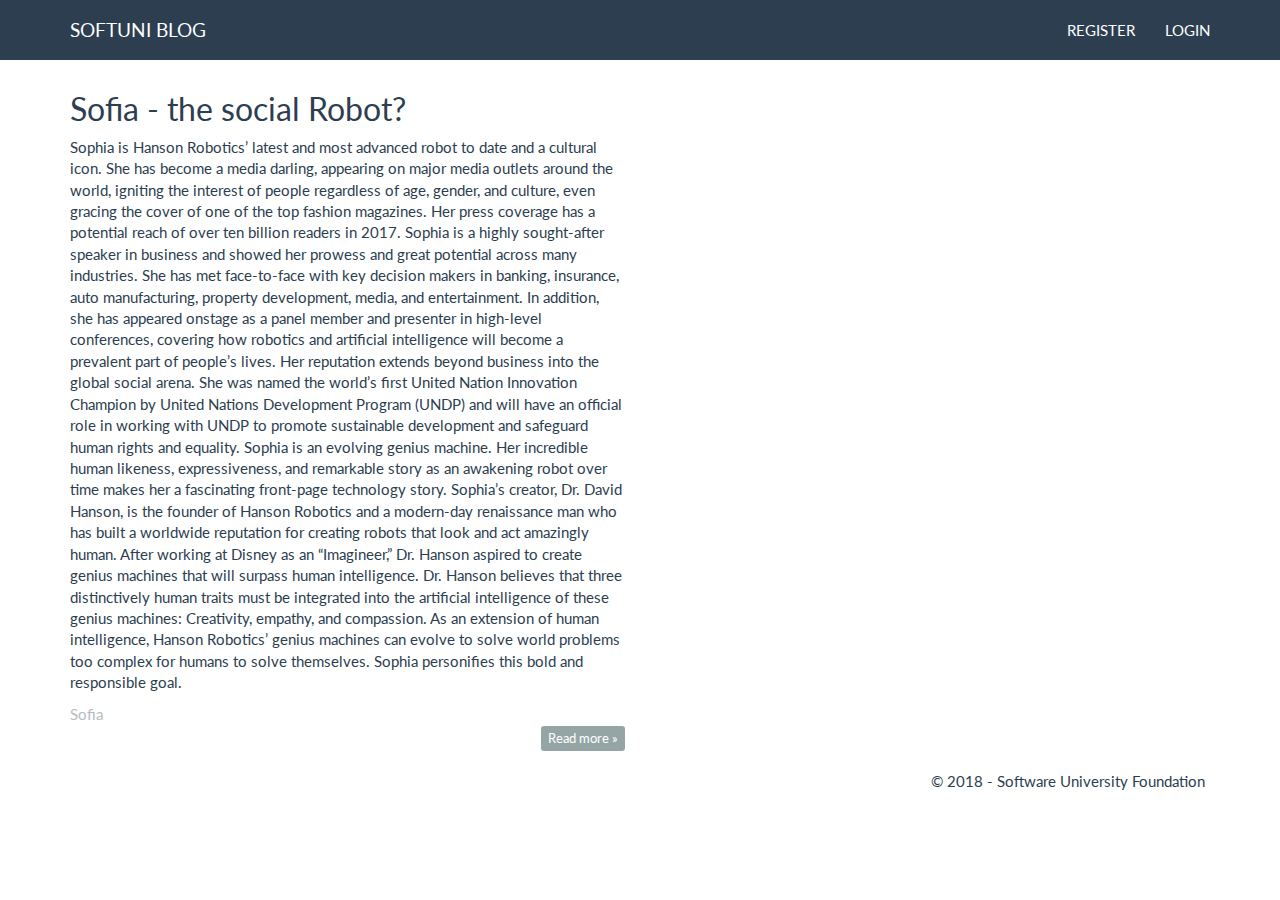
==== index.html @ e7fd777e "Blog design" ====
<!DOCTYPE html>
<html lang="en">
<head>
    <meta charset="UTF-8">
    <title>SoftUni Blog</title>
    <link type="text/css" rel="stylesheet" href="styles/style.css">
    <script src="scripts/jquery-3.3.1.js"></script>
    <script src="scripts/bootstrap.js"></script>
</head>
<body>
    <header>
        <div class="navbar navbar-default navbar-fixed-top text-uppercase">
            <div class="container">
                <div class="navbar-header">
                    <a href="index.html" class="navbar-brand">SoftUni Blog</a>
                    <button type="button" class="navbar-toggle" data-toggle="collapse" data-target=".navbar-collapse">
                    <span class="icon-bar"></span>
                    <span class="icon-bar"></span>
                    <span class="icon-bar"></span>
                    </button>
                </div>
                <div class="navbar-collapse collapse">
                    <ul class="nav navbar-nav navbar-right">
                        <li><a href="register.html">Register</a></li>
                        <li><a href="login.html">Login</a></li>
                    </ul>
                </div>
            </div>
        </div>
    </header>


    <main>
        <div class="container body-content">
            <div class="row">
                <div class="col-md-6">
                    <article>
                        <header>
                            <h2>Sofia - the social Robot?</h2>
                        </header>

                        <p>
                            Sophia is Hanson Robotics’ latest and most advanced robot to date and a cultural icon. She has become a media darling, appearing on major media outlets around the world, igniting the interest of people regardless of age, gender, and culture, even gracing the cover of one of the top fashion magazines.  Her press coverage has a potential reach of over ten billion readers in 2017.

                            Sophia is a highly sought-after speaker in business and showed her prowess and great potential across many industries. She has met face-to-face with key decision makers in banking, insurance, auto manufacturing, property development, media, and entertainment. In addition, she has appeared onstage as a panel member and presenter in high-level conferences, covering how robotics and artificial intelligence will become a prevalent part of people’s lives. Her reputation extends beyond business into the global social arena. She was named the world’s first United Nation Innovation Champion by United Nations Development Program (UNDP) and will have an official role in working with UNDP to promote sustainable development and safeguard human rights and equality.

                            Sophia is an evolving genius machine. Her incredible human likeness, expressiveness, and remarkable story as an awakening robot over time makes her a fascinating front-page technology story.

                            Sophia’s creator, Dr. David Hanson, is the founder of Hanson Robotics and a modern-day renaissance man who has built a worldwide reputation for creating robots that look and act amazingly human. After working at Disney as an “Imagineer,” Dr. Hanson aspired to create genius machines that will surpass human intelligence. Dr. Hanson believes that three distinctively human traits must be integrated into the artificial intelligence of these genius machines: Creativity, empathy, and compassion. As an extension of human intelligence, Hanson Robotics’ genius machines can evolve to solve world problems too complex for humans to solve themselves. Sophia personifies this bold and responsible goal.
                        </p>

                        <small class="author">
                        Sofia
                        </small>

                        <footer>
                            <div class="pull-right">
                                <a class="btn btn-default btn-xs" href="viewpost.html">Read more &raquo;</a>
                            </div>
                        </footer>
                    </article>
                </div>
            </div>
        </div>
    </main>


    <footer>
        <div class="container modal-footer">
            <p>&copy; 2018 - Software University Foundation</p>
        </div>
    </footer>

</body>
</html>
---- styles/style.css ----
@import url("https://fonts.googleapis.com/css?family=Lato:400,700,400italic");
/*!
 * bootswatch v3.3.7
 * Homepage: http://bootswatch.com
 * Copyright 2012-2016 Thomas Park
 * Licensed under MIT
 * Based on Bootstrap
*/
/*!
 * Bootstrap v3.3.7 (http://getbootstrap.com)
 * Copyright 2011-2016 Twitter, Inc.
 * Licensed under MIT (https://github.com/twbs/bootstrap/blob/master/LICENSE)
 */
/*! normalize.css v3.0.3 | MIT License | github.com/necolas/normalize.css */

body {
    padding-top: 70px;
    padding-bottom: 20px;
}

/* Set padding to keep content from hitting the edges */
.body-content {
    padding-left: 15px;
    padding-right: 15px;
}

/* Override the default bootstrap behavior where horizontal description lists 
   will truncate terms that are too long to fit in the left column 
*/
.dl-horizontal dt {
    white-space: normal;
}

/* Set width on the form input elements since they're 100% wide by default */
input,
select,
textarea {
    max-width: 280px;
}


html {
  font-family: sans-serif;
  -ms-text-size-adjust: 100%;
  -webkit-text-size-adjust: 100%;
}
body {
  margin: 0;
}
article,
aside,
details,
figcaption,
figure,
footer,
header,
hgroup,
main,
menu,
nav,
section,
summary {
  display: block;
}
audio,
canvas,
progress,
video {
  display: inline-block;
  vertical-align: baseline;
}
audio:not([controls]) {
  display: none;
  height: 0;
}
[hidden],
template {
  display: none;
}
a {
  background-color: transparent;
}
a:active,
a:hover {
  outline: 0;
}
abbr[title] {
  border-bottom: 1px dotted;
}
b,
strong {
  font-weight: bold;
}
dfn {
  font-style: italic;
}
h1 {
  font-size: 2em;
  margin: 0.67em 0;
}
mark {
  background: #ff0;
  color: #000;
}
small {
  font-size: 80%;
}
sub,
sup {
  font-size: 75%;
  line-height: 0;
  position: relative;
  vertical-align: baseline;
}
sup {
  top: -0.5em;
}
sub {
  bottom: -0.25em;
}
img {
  border: 0;
}
svg:not(:root) {
  overflow: hidden;
}
figure {
  margin: 1em 40px;
}
hr {
  -webkit-box-sizing: content-box;
     -moz-box-sizing: content-box;
          box-sizing: content-box;
  height: 0;
}
pre {
  overflow: auto;
}
code,
kbd,
pre,
samp {
  font-family: monospace, monospace;
  font-size: 1em;
}
button,
input,
optgroup,
select,
textarea {
  color: inherit;
  font: inherit;
  margin: 0;
}
button {
  overflow: visible;
}
button,
select {
  text-transform: none;
}
button,
html input[type="button"],
input[type="reset"],
input[type="submit"] {
  -webkit-appearance: button;
  cursor: pointer;
}
button[disabled],
html input[disabled] {
  cursor: default;
}
button::-moz-focus-inner,
input::-moz-focus-inner {
  border: 0;
  padding: 0;
}
input {
  line-height: normal;
}
input[type="checkbox"],
input[type="radio"] {
  -webkit-box-sizing: border-box;
     -moz-box-sizing: border-box;
          box-sizing: border-box;
  padding: 0;
}
input[type="number"]::-webkit-inner-spin-button,
input[type="number"]::-webkit-outer-spin-button {
  height: auto;
}
input[type="search"] {
  -webkit-appearance: textfield;
  -webkit-box-sizing: content-box;
     -moz-box-sizing: content-box;
          box-sizing: content-box;
}
input[type="search"]::-webkit-search-cancel-button,
input[type="search"]::-webkit-search-decoration {
  -webkit-appearance: none;
}
fieldset {
  border: 1px solid #c0c0c0;
  margin: 0 2px;
  padding: 0.35em 0.625em 0.75em;
}
legend {
  border: 0;
  padding: 0;
}
textarea {
  overflow: auto;
}
optgroup {
  font-weight: bold;
}
table {
  border-collapse: collapse;
  border-spacing: 0;
}
td,
th {
  padding: 0;
}
/*! Source: https://github.com/h5bp/html5-boilerplate/blob/master/src/css/main.css */
@media print {
  *,
  *:before,
  *:after {
    background: transparent !important;
    color: #000 !important;
    -webkit-box-shadow: none !important;
            box-shadow: none !important;
    text-shadow: none !important;
  }
  a,
  a:visited {
    text-decoration: underline;
  }
  a[href]:after {
    content: " (" attr(href) ")";
  }
  abbr[title]:after {
    content: " (" attr(title) ")";
  }
  a[href^="#"]:after,
  a[href^="javascript:"]:after {
    content: "";
  }
  pre,
  blockquote {
    border: 1px solid #999;
    page-break-inside: avoid;
  }
  thead {
    display: table-header-group;
  }
  tr,
  img {
    page-break-inside: avoid;
  }
  img {
    max-width: 100% !important;
  }
  p,
  h2,
  h3 {
    orphans: 3;
    widows: 3;
  }
  h2,
  h3 {
    page-break-after: avoid;
  }
  .navbar {
    display: none;
  }
  .btn > .caret,
  .dropup > .btn > .caret {
    border-top-color: #000 !important;
  }
  .label {
    border: 1px solid #000;
  }
  .table {
    border-collapse: collapse !important;
  }
  .table td,
  .table th {
    background-color: #fff !important;
  }
  .table-bordered th,
  .table-bordered td {
    border: 1px solid #ddd !important;
  }
}
@font-face {
  font-family: 'Glyphicons Halflings';
  src: url('../fonts/glyphicons-halflings-regular.eot');
  src: url('../fonts/glyphicons-halflings-regular.eot?#iefix') format('embedded-opentype'), url('../fonts/glyphicons-halflings-regular.woff2') format('woff2'), url('../fonts/glyphicons-halflings-regular.woff') format('woff'), url('../fonts/glyphicons-halflings-regular.ttf') format('truetype'), url('../fonts/glyphicons-halflings-regular.svg#glyphicons_halflingsregular') format('svg');
}
.glyphicon {
  position: relative;
  top: 1px;
  display: inline-block;
  font-family: 'Glyphicons Halflings';
  font-style: normal;
  font-weight: normal;
  line-height: 1;
  -webkit-font-smoothing: antialiased;
  -moz-osx-font-smoothing: grayscale;
}
.glyphicon-asterisk:before {
  content: "\002a";
}
.glyphicon-plus:before {
  content: "\002b";
}
.glyphicon-euro:before,
.glyphicon-eur:before {
  content: "\20ac";
}
.glyphicon-minus:before {
  content: "\2212";
}
.glyphicon-cloud:before {
  content: "\2601";
}
.glyphicon-envelope:before {
  content: "\2709";
}
.glyphicon-pencil:before {
  content: "\270f";
}
.glyphicon-glass:before {
  content: "\e001";
}
.glyphicon-music:before {
  content: "\e002";
}
.glyphicon-search:before {
  content: "\e003";
}
.glyphicon-heart:before {
  content: "\e005";
}
.glyphicon-star:before {
  content: "\e006";
}
.glyphicon-star-empty:before {
  content: "\e007";
}
.glyphicon-user:before {
  content: "\e008";
}
.glyphicon-film:before {
  content: "\e009";
}
.glyphicon-th-large:before {
  content: "\e010";
}
.glyphicon-th:before {
  content: "\e011";
}
.glyphicon-th-list:before {
  content: "\e012";
}
.glyphicon-ok:before {
  content: "\e013";
}
.glyphicon-remove:before {
  content: "\e014";
}
.glyphicon-zoom-in:before {
  content: "\e015";
}
.glyphicon-zoom-out:before {
  content: "\e016";
}
.glyphicon-off:before {
  content: "\e017";
}
.glyphicon-signal:before {
  content: "\e018";
}
.glyphicon-cog:before {
  content: "\e019";
}
.glyphicon-trash:before {
  content: "\e020";
}
.glyphicon-home:before {
  content: "\e021";
}
.glyphicon-file:before {
  content: "\e022";
}
.glyphicon-time:before {
  content: "\e023";
}
.glyphicon-road:before {
  content: "\e024";
}
.glyphicon-download-alt:before {
  content: "\e025";
}
.glyphicon-download:before {
  content: "\e026";
}
.glyphicon-upload:before {
  content: "\e027";
}
.glyphicon-inbox:before {
  content: "\e028";
}
.glyphicon-play-circle:before {
  content: "\e029";
}
.glyphicon-repeat:before {
  content: "\e030";
}
.glyphicon-refresh:before {
  content: "\e031";
}
.glyphicon-list-alt:before {
  content: "\e032";
}
.glyphicon-lock:before {
  content: "\e033";
}
.glyphicon-flag:before {
  content: "\e034";
}
.glyphicon-headphones:before {
  content: "\e035";
}
.glyphicon-volume-off:before {
  content: "\e036";
}
.glyphicon-volume-down:before {
  content: "\e037";
}
.glyphicon-volume-up:before {
  content: "\e038";
}
.glyphicon-qrcode:before {
  content: "\e039";
}
.glyphicon-barcode:before {
  content: "\e040";
}
.glyphicon-tag:before {
  content: "\e041";
}
.glyphicon-tags:before {
  content: "\e042";
}
.glyphicon-book:before {
  content: "\e043";
}
.glyphicon-bookmark:before {
  content: "\e044";
}
.glyphicon-print:before {
  content: "\e045";
}
.glyphicon-camera:before {
  content: "\e046";
}
.glyphicon-font:before {
  content: "\e047";
}
.glyphicon-bold:before {
  content: "\e048";
}
.glyphicon-italic:before {
  content: "\e049";
}
.glyphicon-text-height:before {
  content: "\e050";
}
.glyphicon-text-width:before {
  content: "\e051";
}
.glyphicon-align-left:before {
  content: "\e052";
}
.glyphicon-align-center:before {
  content: "\e053";
}
.glyphicon-align-right:before {
  content: "\e054";
}
.glyphicon-align-justify:before {
  content: "\e055";
}
.glyphicon-list:before {
  content: "\e056";
}
.glyphicon-indent-left:before {
  content: "\e057";
}
.glyphicon-indent-right:before {
  content: "\e058";
}
.glyphicon-facetime-video:before {
  content: "\e059";
}
.glyphicon-picture:before {
  content: "\e060";
}
.glyphicon-map-marker:before {
  content: "\e062";
}
.glyphicon-adjust:before {
  content: "\e063";
}
.glyphicon-tint:before {
  content: "\e064";
}
.glyphicon-edit:before {
  content: "\e065";
}
.glyphicon-share:before {
  content: "\e066";
}
.glyphicon-check:before {
  content: "\e067";
}
.glyphicon-move:before {
  content: "\e068";
}
.glyphicon-step-backward:before {
  content: "\e069";
}
.glyphicon-fast-backward:before {
  content: "\e070";
}
.glyphicon-backward:before {
  content: "\e071";
}
.glyphicon-play:before {
  content: "\e072";
}
.glyphicon-pause:before {
  content: "\e073";
}
.glyphicon-stop:before {
  content: "\e074";
}
.glyphicon-forward:before {
  content: "\e075";
}
.glyphicon-fast-forward:before {
  content: "\e076";
}
.glyphicon-step-forward:before {
  content: "\e077";
}
.glyphicon-eject:before {
  content: "\e078";
}
.glyphicon-chevron-left:before {
  content: "\e079";
}
.glyphicon-chevron-right:before {
  content: "\e080";
}
.glyphicon-plus-sign:before {
  content: "\e081";
}
.glyphicon-minus-sign:before {
  content: "\e082";
}
.glyphicon-remove-sign:before {
  content: "\e083";
}
.glyphicon-ok-sign:before {
  content: "\e084";
}
.glyphicon-question-sign:before {
  content: "\e085";
}
.glyphicon-info-sign:before {
  content: "\e086";
}
.glyphicon-screenshot:before {
  content: "\e087";
}
.glyphicon-remove-circle:before {
  content: "\e088";
}
.glyphicon-ok-circle:before {
  content: "\e089";
}
.glyphicon-ban-circle:before {
  content: "\e090";
}
.glyphicon-arrow-left:before {
  content: "\e091";
}
.glyphicon-arrow-right:before {
  content: "\e092";
}
.glyphicon-arrow-up:before {
  content: "\e093";
}
.glyphicon-arrow-down:before {
  content: "\e094";
}
.glyphicon-share-alt:before {
  content: "\e095";
}
.glyphicon-resize-full:before {
  content: "\e096";
}
.glyphicon-resize-small:before {
  content: "\e097";
}
.glyphicon-exclamation-sign:before {
  content: "\e101";
}
.glyphicon-gift:before {
  content: "\e102";
}
.glyphicon-leaf:before {
  content: "\e103";
}
.glyphicon-fire:before {
  content: "\e104";
}
.glyphicon-eye-open:before {
  content: "\e105";
}
.glyphicon-eye-close:before {
  content: "\e106";
}
.glyphicon-warning-sign:before {
  content: "\e107";
}
.glyphicon-plane:before {
  content: "\e108";
}
.glyphicon-calendar:before {
  content: "\e109";
}
.glyphicon-random:before {
  content: "\e110";
}
.glyphicon-comment:before {
  content: "\e111";
}
.glyphicon-magnet:before {
  content: "\e112";
}
.glyphicon-chevron-up:before {
  content: "\e113";
}
.glyphicon-chevron-down:before {
  content: "\e114";
}
.glyphicon-retweet:before {
  content: "\e115";
}
.glyphicon-shopping-cart:before {
  content: "\e116";
}
.glyphicon-folder-close:before {
  content: "\e117";
}
.glyphicon-folder-open:before {
  content: "\e118";
}
.glyphicon-resize-vertical:before {
  content: "\e119";
}
.glyphicon-resize-horizontal:before {
  content: "\e120";
}
.glyphicon-hdd:before {
  content: "\e121";
}
.glyphicon-bullhorn:before {
  content: "\e122";
}
.glyphicon-bell:before {
  content: "\e123";
}
.glyphicon-certificate:before {
  content: "\e124";
}
.glyphicon-thumbs-up:before {
  content: "\e125";
}
.glyphicon-thumbs-down:before {
  content: "\e126";
}
.glyphicon-hand-right:before {
  content: "\e127";
}
.glyphicon-hand-left:before {
  content: "\e128";
}
.glyphicon-hand-up:before {
  content: "\e129";
}
.glyphicon-hand-down:before {
  content: "\e130";
}
.glyphicon-circle-arrow-right:before {
  content: "\e131";
}
.glyphicon-circle-arrow-left:before {
  content: "\e132";
}
.glyphicon-circle-arrow-up:before {
  content: "\e133";
}
.glyphicon-circle-arrow-down:before {
  content: "\e134";
}
.glyphicon-globe:before {
  content: "\e135";
}
.glyphicon-wrench:before {
  content: "\e136";
}
.glyphicon-tasks:before {
  content: "\e137";
}
.glyphicon-filter:before {
  content: "\e138";
}
.glyphicon-briefcase:before {
  content: "\e139";
}
.glyphicon-fullscreen:before {
  content: "\e140";
}
.glyphicon-dashboard:before {
  content: "\e141";
}
.glyphicon-paperclip:before {
  content: "\e142";
}
.glyphicon-heart-empty:before {
  content: "\e143";
}
.glyphicon-link:before {
  content: "\e144";
}
.glyphicon-phone:before {
  content: "\e145";
}
.glyphicon-pushpin:before {
  content: "\e146";
}
.glyphicon-usd:before {
  content: "\e148";
}
.glyphicon-gbp:before {
  content: "\e149";
}
.glyphicon-sort:before {
  content: "\e150";
}
.glyphicon-sort-by-alphabet:before {
  content: "\e151";
}
.glyphicon-sort-by-alphabet-alt:before {
  content: "\e152";
}
.glyphicon-sort-by-order:before {
  content: "\e153";
}
.glyphicon-sort-by-order-alt:before {
  content: "\e154";
}
.glyphicon-sort-by-attributes:before {
  content: "\e155";
}
.glyphicon-sort-by-attributes-alt:before {
  content: "\e156";
}
.glyphicon-unchecked:before {
  content: "\e157";
}
.glyphicon-expand:before {
  content: "\e158";
}
.glyphicon-collapse-down:before {
  content: "\e159";
}
.glyphicon-collapse-up:before {
  content: "\e160";
}
.glyphicon-log-in:before {
  content: "\e161";
}
.glyphicon-flash:before {
  content: "\e162";
}
.glyphicon-log-out:before {
  content: "\e163";
}
.glyphicon-new-window:before {
  content: "\e164";
}
.glyphicon-record:before {
  content: "\e165";
}
.glyphicon-save:before {
  content: "\e166";
}
.glyphicon-open:before {
  content: "\e167";
}
.glyphicon-saved:before {
  content: "\e168";
}
.glyphicon-import:before {
  content: "\e169";
}
.glyphicon-export:before {
  content: "\e170";
}
.glyphicon-send:before {
  content: "\e171";
}
.glyphicon-floppy-disk:before {
  content: "\e172";
}
.glyphicon-floppy-saved:before {
  content: "\e173";
}
.glyphicon-floppy-remove:before {
  content: "\e174";
}
.glyphicon-floppy-save:before {
  content: "\e175";
}
.glyphicon-floppy-open:before {
  content: "\e176";
}
.glyphicon-credit-card:before {
  content: "\e177";
}
.glyphicon-transfer:before {
  content: "\e178";
}
.glyphicon-cutlery:before {
  content: "\e179";
}
.glyphicon-header:before {
  content: "\e180";
}
.glyphicon-compressed:before {
  content: "\e181";
}
.glyphicon-earphone:before {
  content: "\e182";
}
.glyphicon-phone-alt:before {
  content: "\e183";
}
.glyphicon-tower:before {
  content: "\e184";
}
.glyphicon-stats:before {
  content: "\e185";
}
.glyphicon-sd-video:before {
  content: "\e186";
}
.glyphicon-hd-video:before {
  content: "\e187";
}
.glyphicon-subtitles:before {
  content: "\e188";
}
.glyphicon-sound-stereo:before {
  content: "\e189";
}
.glyphicon-sound-dolby:before {
  content: "\e190";
}
.glyphicon-sound-5-1:before {
  content: "\e191";
}
.glyphicon-sound-6-1:before {
  content: "\e192";
}
.glyphicon-sound-7-1:before {
  content: "\e193";
}
.glyphicon-copyright-mark:before {
  content: "\e194";
}
.glyphicon-registration-mark:before {
  content: "\e195";
}
.glyphicon-cloud-download:before {
  content: "\e197";
}
.glyphicon-cloud-upload:before {
  content: "\e198";
}
.glyphicon-tree-conifer:before {
  content: "\e199";
}
.glyphicon-tree-deciduous:before {
  content: "\e200";
}
.glyphicon-cd:before {
  content: "\e201";
}
.glyphicon-save-file:before {
  content: "\e202";
}
.glyphicon-open-file:before {
  content: "\e203";
}
.glyphicon-level-up:before {
  content: "\e204";
}
.glyphicon-copy:before {
  content: "\e205";
}
.glyphicon-paste:before {
  content: "\e206";
}
.glyphicon-alert:before {
  content: "\e209";
}
.glyphicon-equalizer:before {
  content: "\e210";
}
.glyphicon-king:before {
  content: "\e211";
}
.glyphicon-queen:before {
  content: "\e212";
}
.glyphicon-pawn:before {
  content: "\e213";
}
.glyphicon-bishop:before {
  content: "\e214";
}
.glyphicon-knight:before {
  content: "\e215";
}
.glyphicon-baby-formula:before {
  content: "\e216";
}
.glyphicon-tent:before {
  content: "\26fa";
}
.glyphicon-blackboard:before {
  content: "\e218";
}
.glyphicon-bed:before {
  content: "\e219";
}
.glyphicon-apple:before {
  content: "\f8ff";
}
.glyphicon-erase:before {
  content: "\e221";
}
.glyphicon-hourglass:before {
  content: "\231b";
}
.glyphicon-lamp:before {
  content: "\e223";
}
.glyphicon-duplicate:before {
  content: "\e224";
}
.glyphicon-piggy-bank:before {
  content: "\e225";
}
.glyphicon-scissors:before {
  content: "\e226";
}
.glyphicon-bitcoin:before {
  content: "\e227";
}
.glyphicon-btc:before {
  content: "\e227";
}
.glyphicon-xbt:before {
  content: "\e227";
}
.glyphicon-yen:before {
  content: "\00a5";
}
.glyphicon-jpy:before {
  content: "\00a5";
}
.glyphicon-ruble:before {
  content: "\20bd";
}
.glyphicon-rub:before {
  content: "\20bd";
}
.glyphicon-scale:before {
  content: "\e230";
}
.glyphicon-ice-lolly:before {
  content: "\e231";
}
.glyphicon-ice-lolly-tasted:before {
  content: "\e232";
}
.glyphicon-education:before {
  content: "\e233";
}
.glyphicon-option-horizontal:before {
  content: "\e234";
}
.glyphicon-option-vertical:before {
  content: "\e235";
}
.glyphicon-menu-hamburger:before {
  content: "\e236";
}
.glyphicon-modal-window:before {
  content: "\e237";
}
.glyphicon-oil:before {
  content: "\e238";
}
.glyphicon-grain:before {
  content: "\e239";
}
.glyphicon-sunglasses:before {
  content: "\e240";
}
.glyphicon-text-size:before {
  content: "\e241";
}
.glyphicon-text-color:before {
  content: "\e242";
}
.glyphicon-text-background:before {
  content: "\e243";
}
.glyphicon-object-align-top:before {
  content: "\e244";
}
.glyphicon-object-align-bottom:before {
  content: "\e245";
}
.glyphicon-object-align-horizontal:before {
  content: "\e246";
}
.glyphicon-object-align-left:before {
  content: "\e247";
}
.glyphicon-object-align-vertical:before {
  content: "\e248";
}
.glyphicon-object-align-right:before {
  content: "\e249";
}
.glyphicon-triangle-right:before {
  content: "\e250";
}
.glyphicon-triangle-left:before {
  content: "\e251";
}
.glyphicon-triangle-bottom:before {
  content: "\e252";
}
.glyphicon-triangle-top:before {
  content: "\e253";
}
.glyphicon-console:before {
  content: "\e254";
}
.glyphicon-superscript:before {
  content: "\e255";
}
.glyphicon-subscript:before {
  content: "\e256";
}
.glyphicon-menu-left:before {
  content: "\e257";
}
.glyphicon-menu-right:before {
  content: "\e258";
}
.glyphicon-menu-down:before {
  content: "\e259";
}
.glyphicon-menu-up:before {
  content: "\e260";
}
* {
  -webkit-box-sizing: border-box;
  -moz-box-sizing: border-box;
  box-sizing: border-box;
}
*:before,
*:after {
  -webkit-box-sizing: border-box;
  -moz-box-sizing: border-box;
  box-sizing: border-box;
}
html {
  font-size: 10px;
  -webkit-tap-highlight-color: rgba(0, 0, 0, 0);
}
body {
  font-family: "Lato", "Helvetica Neue", Helvetica, Arial, sans-serif;
  font-size: 15px;
  line-height: 1.42857143;
  color: #2c3e50;
  background-color: #ffffff;
}
input,
button,
select,
textarea {
  font-family: inherit;
  font-size: inherit;
  line-height: inherit;
}
a {
  color: #18bc9c;
  text-decoration: none;
}
a:hover,
a:focus {
  color: #18bc9c;
  text-decoration: underline;
}
a:focus {
  outline: 5px auto -webkit-focus-ring-color;
  outline-offset: -2px;
}
figure {
  margin: 0;
}
img {
  vertical-align: middle;
}
.img-responsive,
.thumbnail > img,
.thumbnail a > img,
.carousel-inner > .item > img,
.carousel-inner > .item > a > img {
  display: block;
  max-width: 100%;
  height: auto;
}
.img-rounded {
  border-radius: 6px;
}
.img-thumbnail {
  padding: 4px;
  line-height: 1.42857143;
  background-color: #ffffff;
  border: 1px solid #ecf0f1;
  border-radius: 4px;
  -webkit-transition: all 0.2s ease-in-out;
  -o-transition: all 0.2s ease-in-out;
  transition: all 0.2s ease-in-out;
  display: inline-block;
  max-width: 100%;
  height: auto;
}
.img-circle {
  border-radius: 50%;
}
hr {
  margin-top: 21px;
  margin-bottom: 21px;
  border: 0;
  border-top: 1px solid #ecf0f1;
}
.sr-only {
  position: absolute;
  width: 1px;
  height: 1px;
  margin: -1px;
  padding: 0;
  overflow: hidden;
  clip: rect(0, 0, 0, 0);
  border: 0;
}
.sr-only-focusable:active,
.sr-only-focusable:focus {
  position: static;
  width: auto;
  height: auto;
  margin: 0;
  overflow: visible;
  clip: auto;
}
[role="button"] {
  cursor: pointer;
}
h1,
h2,
h3,
h4,
h5,
h6,
.h1,
.h2,
.h3,
.h4,
.h5,
.h6 {
  font-family: "Lato", "Helvetica Neue", Helvetica, Arial, sans-serif;
  font-weight: 400;
  line-height: 1.1;
  color: inherit;
}
h1 small,
h2 small,
h3 small,
h4 small,
h5 small,
h6 small,
.h1 small,
.h2 small,
.h3 small,
.h4 small,
.h5 small,
.h6 small,
h1 .small,
h2 .small,
h3 .small,
h4 .small,
h5 .small,
h6 .small,
.h1 .small,
.h2 .small,
.h3 .small,
.h4 .small,
.h5 .small,
.h6 .small {
  font-weight: normal;
  line-height: 1;
  color: #b4bcc2;
}
h1,
.h1,
h2,
.h2,
h3,
.h3 {
  margin-top: 21px;
  margin-bottom: 10.5px;
}
h1 small,
.h1 small,
h2 small,
.h2 small,
h3 small,
.h3 small,
h1 .small,
.h1 .small,
h2 .small,
.h2 .small,
h3 .small,
.h3 .small {
  font-size: 65%;
}
h4,
.h4,
h5,
.h5,
h6,
.h6 {
  margin-top: 10.5px;
  margin-bottom: 10.5px;
}
h4 small,
.h4 small,
h5 small,
.h5 small,
h6 small,
.h6 small,
h4 .small,
.h4 .small,
h5 .small,
.h5 .small,
h6 .small,
.h6 .small {
  font-size: 75%;
}
h1,
.h1 {
  font-size: 39px;
}
h2,
.h2 {
  font-size: 32px;
}
h3,
.h3 {
  font-size: 26px;
}
h4,
.h4 {
  font-size: 19px;
}
h5,
.h5 {
  font-size: 15px;
}
h6,
.h6 {
  font-size: 13px;
}
p {
  margin: 0 0 10.5px;
}
.lead {
  margin-bottom: 21px;
  font-size: 17px;
  font-weight: 300;
  line-height: 1.4;
}
@media (min-width: 768px) {
  .lead {
    font-size: 22.5px;
  }
}
small,
.small {
  font-size: 86%;
}
mark,
.mark {
  background-color: #f39c12;
  padding: .2em;
}
.text-left {
  text-align: left;
}
.text-right {
  text-align: right;
}
.text-center {
  text-align: center;
}
.text-justify {
  text-align: justify;
}
.text-nowrap {
  white-space: nowrap;
}
.text-lowercase {
  text-transform: lowercase;
}
.text-uppercase {
  text-transform: uppercase;
}
.text-capitalize {
  text-transform: capitalize;
}
.text-muted {
  color: #b4bcc2;
}
.text-primary {
  color: #2c3e50;
}
a.text-primary:hover,
a.text-primary:focus {
  color: #1a242f;
}
.text-success {
  color: #ffffff;
}
a.text-success:hover,
a.text-success:focus {
  color: #e6e6e6;
}
.text-info {
  color: #ffffff;
}
a.text-info:hover,
a.text-info:focus {
  color: #e6e6e6;
}
.text-warning {
  color: #ffffff;
}
a.text-warning:hover,
a.text-warning:focus {
  color: #e6e6e6;
}
.text-danger {
  color: #ffffff;
}
a.text-danger:hover,
a.text-danger:focus {
  color: #e6e6e6;
}
.bg-primary {
  color: #fff;
  background-color: #2c3e50;
}
a.bg-primary:hover,
a.bg-primary:focus {
  background-color: #1a242f;
}
.bg-success {
  background-color: #18bc9c;
}
a.bg-success:hover,
a.bg-success:focus {
  background-color: #128f76;
}
.bg-info {
  background-color: #3498db;
}
a.bg-info:hover,
a.bg-info:focus {
  background-color: #217dbb;
}
.bg-warning {
  background-color: #f39c12;
}
a.bg-warning:hover,
a.bg-warning:focus {
  background-color: #c87f0a;
}
.bg-danger {
  background-color: #e74c3c;
}
a.bg-danger:hover,
a.bg-danger:focus {
  background-color: #d62c1a;
}
.page-header {
  padding-bottom: 9.5px;
  margin: 42px 0 21px;
  border-bottom: 1px solid transparent;
}
ul,
ol {
  margin-top: 0;
  margin-bottom: 10.5px;
}
ul ul,
ol ul,
ul ol,
ol ol {
  margin-bottom: 0;
}
.list-unstyled {
  padding-left: 0;
  list-style: none;
}
.list-inline {
  padding-left: 0;
  list-style: none;
  margin-left: -5px;
}
.list-inline > li {
  display: inline-block;
  padding-left: 5px;
  padding-right: 5px;
}
dl {
  margin-top: 0;
  margin-bottom: 21px;
}
dt,
dd {
  line-height: 1.42857143;
}
dt {
  font-weight: bold;
}
dd {
  margin-left: 0;
}
@media (min-width: 768px) {
  .dl-horizontal dt {
    float: left;
    width: 160px;
    clear: left;
    text-align: right;
    overflow: hidden;
    text-overflow: ellipsis;
    white-space: nowrap;
  }
  .dl-horizontal dd {
    margin-left: 180px;
  }
}
abbr[title],
abbr[data-original-title] {
  cursor: help;
  border-bottom: 1px dotted #b4bcc2;
}
.initialism {
  font-size: 90%;
  text-transform: uppercase;
}
blockquote {
  padding: 0px 0px;
  margin: 0 0 21px;
  font-size: 18.75px;
}
blockquote p:last-child,
blockquote ul:last-child,
blockquote ol:last-child {
  margin-bottom: 0;
}
blockquote footer,
blockquote small,
blockquote .small {
  display: block;
  font-size: 80%;
  line-height: 1.42857143;
  color: #b4bcc2;
}
blockquote footer:before,
blockquote small:before,
blockquote .small:before {
  content: '\2014 \00A0';
}
.blockquote-reverse,
blockquote.pull-right {
  padding-right: 15px;
  padding-left: 0;
  border-left: 0;
  text-align: right;
}
.blockquote-reverse footer:before,
blockquote.pull-right footer:before,
.blockquote-reverse small:before,
blockquote.pull-right small:before,
.blockquote-reverse .small:before,
blockquote.pull-right .small:before {
  content: '';
}
.blockquote-reverse footer:after,
blockquote.pull-right footer:after,
.blockquote-reverse small:after,
blockquote.pull-right small:after,
.blockquote-reverse .small:after,
blockquote.pull-right .small:after {
  content: '\00A0 \2014';
}
address {
  margin-bottom: 21px;
  font-style: normal;
  line-height: 1.42857143;
}
code,
kbd,
pre,
samp {
  font-family: Menlo, Monaco, Consolas, "Courier New", monospace;
}
code {
  padding: 2px 4px;
  font-size: 90%;
  color: #c7254e;
  background-color: #f9f2f4;
  border-radius: 4px;
}
kbd {
  padding: 2px 4px;
  font-size: 90%;
  color: #ffffff;
  background-color: #333333;
  border-radius: 3px;
  -webkit-box-shadow: inset 0 -1px 0 rgba(0, 0, 0, 0.25);
          box-shadow: inset 0 -1px 0 rgba(0, 0, 0, 0.25);
}
kbd kbd {
  padding: 0;
  font-size: 100%;
  font-weight: bold;
  -webkit-box-shadow: none;
          box-shadow: none;
}
pre {
  display: block;
  padding: 10px;
  margin: 0 0 10.5px;
  font-size: 14px;
  line-height: 1.42857143;
  word-break: break-all;
  word-wrap: break-word;
  color: #7b8a8b;
  background-color: #ecf0f1;
  border: 1px solid #cccccc;
  border-radius: 4px;
}
pre code {
  padding: 0;
  font-size: inherit;
  color: inherit;
  white-space: pre-wrap;
  background-color: transparent;
  border-radius: 0;
}
.pre-scrollable {
  max-height: 340px;
  overflow-y: scroll;
}
.container {
  margin-right: auto;
  margin-left: auto;
  padding-left: 15px;
  padding-right: 15px;
}
@media (min-width: 768px) {
  .container {
    width: 750px;
  }
}
@media (min-width: 992px) {
  .container {
    width: 970px;
  }
}
@media (min-width: 1200px) {
  .container {
    width: 1170px;
  }
}
.container-fluid {
  margin-right: auto;
  margin-left: auto;
  padding-left: 15px;
  padding-right: 15px;
}
.row {
  margin-left: -15px;
  margin-right: -15px;
}
.col-xs-1, .col-sm-1, .col-md-1, .col-lg-1, .col-xs-2, .col-sm-2, .col-md-2, .col-lg-2, .col-xs-3, .col-sm-3, .col-md-3, .col-lg-3, .col-xs-4, .col-sm-4, .col-md-4, .col-lg-4, .col-xs-5, .col-sm-5, .col-md-5, .col-lg-5, .col-xs-6, .col-sm-6, .col-md-6, .col-lg-6, .col-xs-7, .col-sm-7, .col-md-7, .col-lg-7, .col-xs-8, .col-sm-8, .col-md-8, .col-lg-8, .col-xs-9, .col-sm-9, .col-md-9, .col-lg-9, .col-xs-10, .col-sm-10, .col-md-10, .col-lg-10, .col-xs-11, .col-sm-11, .col-md-11, .col-lg-11, .col-xs-12, .col-sm-12, .col-md-12, .col-lg-12 {
  position: relative;
  min-height: 1px;
  padding-left: 15px;
  padding-right: 15px;
}
.col-xs-1, .col-xs-2, .col-xs-3, .col-xs-4, .col-xs-5, .col-xs-6, .col-xs-7, .col-xs-8, .col-xs-9, .col-xs-10, .col-xs-11, .col-xs-12 {
  float: left;
}
.col-xs-12 {
  width: 100%;
}
.col-xs-11 {
  width: 91.66666667%;
}
.col-xs-10 {
  width: 83.33333333%;
}
.col-xs-9 {
  width: 75%;
}
.col-xs-8 {
  width: 66.66666667%;
}
.col-xs-7 {
  width: 58.33333333%;
}
.col-xs-6 {
  width: 50%;
}
.col-xs-5 {
  width: 41.66666667%;
}
.col-xs-4 {
  width: 33.33333333%;
}
.col-xs-3 {
  width: 25%;
}
.col-xs-2 {
  width: 16.66666667%;
}
.col-xs-1 {
  width: 8.33333333%;
}
.col-xs-pull-12 {
  right: 100%;
}
.col-xs-pull-11 {
  right: 91.66666667%;
}
.col-xs-pull-10 {
  right: 83.33333333%;
}
.col-xs-pull-9 {
  right: 75%;
}
.col-xs-pull-8 {
  right: 66.66666667%;
}
.col-xs-pull-7 {
  right: 58.33333333%;
}
.col-xs-pull-6 {
  right: 50%;
}
.col-xs-pull-5 {
  right: 41.66666667%;
}
.col-xs-pull-4 {
  right: 33.33333333%;
}
.col-xs-pull-3 {
  right: 25%;
}
.col-xs-pull-2 {
  right: 16.66666667%;
}
.col-xs-pull-1 {
  right: 8.33333333%;
}
.col-xs-pull-0 {
  right: auto;
}
.col-xs-push-12 {
  left: 100%;
}
.col-xs-push-11 {
  left: 91.66666667%;
}
.col-xs-push-10 {
  left: 83.33333333%;
}
.col-xs-push-9 {
  left: 75%;
}
.col-xs-push-8 {
  left: 66.66666667%;
}
.col-xs-push-7 {
  left: 58.33333333%;
}
.col-xs-push-6 {
  left: 50%;
}
.col-xs-push-5 {
  left: 41.66666667%;
}
.col-xs-push-4 {
  left: 33.33333333%;
}
.col-xs-push-3 {
  left: 25%;
}
.col-xs-push-2 {
  left: 16.66666667%;
}
.col-xs-push-1 {
  left: 8.33333333%;
}
.col-xs-push-0 {
  left: auto;
}
.col-xs-offset-12 {
  margin-left: 100%;
}
.col-xs-offset-11 {
  margin-left: 91.66666667%;
}
.col-xs-offset-10 {
  margin-left: 83.33333333%;
}
.col-xs-offset-9 {
  margin-left: 75%;
}
.col-xs-offset-8 {
  margin-left: 66.66666667%;
}
.col-xs-offset-7 {
  margin-left: 58.33333333%;
}
.col-xs-offset-6 {
  margin-left: 50%;
}
.col-xs-offset-5 {
  margin-left: 41.66666667%;
}
.col-xs-offset-4 {
  margin-left: 33.33333333%;
}
.col-xs-offset-3 {
  margin-left: 25%;
}
.col-xs-offset-2 {
  margin-left: 16.66666667%;
}
.col-xs-offset-1 {
  margin-left: 8.33333333%;
}
.col-xs-offset-0 {
  margin-left: 0%;
}
@media (min-width: 768px) {
  .col-sm-1, .col-sm-2, .col-sm-3, .col-sm-4, .col-sm-5, .col-sm-6, .col-sm-7, .col-sm-8, .col-sm-9, .col-sm-10, .col-sm-11, .col-sm-12 {
    float: left;
  }
  .col-sm-12 {
    width: 100%;
  }
  .col-sm-11 {
    width: 91.66666667%;
  }
  .col-sm-10 {
    width: 83.33333333%;
  }
  .col-sm-9 {
    width: 75%;
  }
  .col-sm-8 {
    width: 66.66666667%;
  }
  .col-sm-7 {
    width: 58.33333333%;
  }
  .col-sm-6 {
    width: 50%;
  }
  .col-sm-5 {
    width: 41.66666667%;
  }
  .col-sm-4 {
    width: 33.33333333%;
  }
  .col-sm-3 {
    width: 25%;
  }
  .col-sm-2 {
    width: 16.66666667%;
  }
  .col-sm-1 {
    width: 8.33333333%;
  }
  .col-sm-pull-12 {
    right: 100%;
  }
  .col-sm-pull-11 {
    right: 91.66666667%;
  }
  .col-sm-pull-10 {
    right: 83.33333333%;
  }
  .col-sm-pull-9 {
    right: 75%;
  }
  .col-sm-pull-8 {
    right: 66.66666667%;
  }
  .col-sm-pull-7 {
    right: 58.33333333%;
  }
  .col-sm-pull-6 {
    right: 50%;
  }
  .col-sm-pull-5 {
    right: 41.66666667%;
  }
  .col-sm-pull-4 {
    right: 33.33333333%;
  }
  .col-sm-pull-3 {
    right: 25%;
  }
  .col-sm-pull-2 {
    right: 16.66666667%;
  }
  .col-sm-pull-1 {
    right: 8.33333333%;
  }
  .col-sm-pull-0 {
    right: auto;
  }
  .col-sm-push-12 {
    left: 100%;
  }
  .col-sm-push-11 {
    left: 91.66666667%;
  }
  .col-sm-push-10 {
    left: 83.33333333%;
  }
  .col-sm-push-9 {
    left: 75%;
  }
  .col-sm-push-8 {
    left: 66.66666667%;
  }
  .col-sm-push-7 {
    left: 58.33333333%;
  }
  .col-sm-push-6 {
    left: 50%;
  }
  .col-sm-push-5 {
    left: 41.66666667%;
  }
  .col-sm-push-4 {
    left: 33.33333333%;
  }
  .col-sm-push-3 {
    left: 25%;
  }
  .col-sm-push-2 {
    left: 16.66666667%;
  }
  .col-sm-push-1 {
    left: 8.33333333%;
  }
  .col-sm-push-0 {
    left: auto;
  }
  .col-sm-offset-12 {
    margin-left: 100%;
  }
  .col-sm-offset-11 {
    margin-left: 91.66666667%;
  }
  .col-sm-offset-10 {
    margin-left: 83.33333333%;
  }
  .col-sm-offset-9 {
    margin-left: 75%;
  }
  .col-sm-offset-8 {
    margin-left: 66.66666667%;
  }
  .col-sm-offset-7 {
    margin-left: 58.33333333%;
  }
  .col-sm-offset-6 {
    margin-left: 50%;
  }
  .col-sm-offset-5 {
    margin-left: 41.66666667%;
  }
  .col-sm-offset-4 {
    margin-left: 33.33333333%;
  }
  .col-sm-offset-3 {
    margin-left: 25%;
  }
  .col-sm-offset-2 {
    margin-left: 16.66666667%;
  }
  .col-sm-offset-1 {
    margin-left: 8.33333333%;
  }
  .col-sm-offset-0 {
    margin-left: 0%;
  }
}
@media (min-width: 992px) {
  .col-md-1, .col-md-2, .col-md-3, .col-md-4, .col-md-5, .col-md-6, .col-md-7, .col-md-8, .col-md-9, .col-md-10, .col-md-11, .col-md-12 {
    float: left;
  }
  .col-md-12 {
    width: 100%;
  }
  .col-md-11 {
    width: 91.66666667%;
  }
  .col-md-10 {
    width: 83.33333333%;
  }
  .col-md-9 {
    width: 75%;
  }
  .col-md-8 {
    width: 66.66666667%;
  }
  .col-md-7 {
    width: 58.33333333%;
  }
  .col-md-6 {
    width: 50%;
  }
  .col-md-5 {
    width: 41.66666667%;
  }
  .col-md-4 {
    width: 33.33333333%;
  }
  .col-md-3 {
    width: 25%;
  }
  .col-md-2 {
    width: 16.66666667%;
  }
  .col-md-1 {
    width: 8.33333333%;
  }
  .col-md-pull-12 {
    right: 100%;
  }
  .col-md-pull-11 {
    right: 91.66666667%;
  }
  .col-md-pull-10 {
    right: 83.33333333%;
  }
  .col-md-pull-9 {
    right: 75%;
  }
  .col-md-pull-8 {
    right: 66.66666667%;
  }
  .col-md-pull-7 {
    right: 58.33333333%;
  }
  .col-md-pull-6 {
    right: 50%;
  }
  .col-md-pull-5 {
    right: 41.66666667%;
  }
  .col-md-pull-4 {
    right: 33.33333333%;
  }
  .col-md-pull-3 {
    right: 25%;
  }
  .col-md-pull-2 {
    right: 16.66666667%;
  }
  .col-md-pull-1 {
    right: 8.33333333%;
  }
  .col-md-pull-0 {
    right: auto;
  }
  .col-md-push-12 {
    left: 100%;
  }
  .col-md-push-11 {
    left: 91.66666667%;
  }
  .col-md-push-10 {
    left: 83.33333333%;
  }
  .col-md-push-9 {
    left: 75%;
  }
  .col-md-push-8 {
    left: 66.66666667%;
  }
  .col-md-push-7 {
    left: 58.33333333%;
  }
  .col-md-push-6 {
    left: 50%;
  }
  .col-md-push-5 {
    left: 41.66666667%;
  }
  .col-md-push-4 {
    left: 33.33333333%;
  }
  .col-md-push-3 {
    left: 25%;
  }
  .col-md-push-2 {
    left: 16.66666667%;
  }
  .col-md-push-1 {
    left: 8.33333333%;
  }
  .col-md-push-0 {
    left: auto;
  }
  .col-md-offset-12 {
    margin-left: 100%;
  }
  .col-md-offset-11 {
    margin-left: 91.66666667%;
  }
  .col-md-offset-10 {
    margin-left: 83.33333333%;
  }
  .col-md-offset-9 {
    margin-left: 75%;
  }
  .col-md-offset-8 {
    margin-left: 66.66666667%;
  }
  .col-md-offset-7 {
    margin-left: 58.33333333%;
  }
  .col-md-offset-6 {
    margin-left: 50%;
  }
  .col-md-offset-5 {
    margin-left: 41.66666667%;
  }
  .col-md-offset-4 {
    margin-left: 33.33333333%;
  }
  .col-md-offset-3 {
    margin-left: 25%;
  }
  .col-md-offset-2 {
    margin-left: 16.66666667%;
  }
  .col-md-offset-1 {
    margin-left: 8.33333333%;
  }
  .col-md-offset-0 {
    margin-left: 0%;
  }
}
@media (min-width: 1200px) {
  .col-lg-1, .col-lg-2, .col-lg-3, .col-lg-4, .col-lg-5, .col-lg-6, .col-lg-7, .col-lg-8, .col-lg-9, .col-lg-10, .col-lg-11, .col-lg-12 {
    float: left;
  }
  .col-lg-12 {
    width: 100%;
  }
  .col-lg-11 {
    width: 91.66666667%;
  }
  .col-lg-10 {
    width: 83.33333333%;
  }
  .col-lg-9 {
    width: 75%;
  }
  .col-lg-8 {
    width: 66.66666667%;
  }
  .col-lg-7 {
    width: 58.33333333%;
  }
  .col-lg-6 {
    width: 50%;
  }
  .col-lg-5 {
    width: 41.66666667%;
  }
  .col-lg-4 {
    width: 33.33333333%;
  }
  .col-lg-3 {
    width: 25%;
  }
  .col-lg-2 {
    width: 16.66666667%;
  }
  .col-lg-1 {
    width: 8.33333333%;
  }
  .col-lg-pull-12 {
    right: 100%;
  }
  .col-lg-pull-11 {
    right: 91.66666667%;
  }
  .col-lg-pull-10 {
    right: 83.33333333%;
  }
  .col-lg-pull-9 {
    right: 75%;
  }
  .col-lg-pull-8 {
    right: 66.66666667%;
  }
  .col-lg-pull-7 {
    right: 58.33333333%;
  }
  .col-lg-pull-6 {
    right: 50%;
  }
  .col-lg-pull-5 {
    right: 41.66666667%;
  }
  .col-lg-pull-4 {
    right: 33.33333333%;
  }
  .col-lg-pull-3 {
    right: 25%;
  }
  .col-lg-pull-2 {
    right: 16.66666667%;
  }
  .col-lg-pull-1 {
    right: 8.33333333%;
  }
  .col-lg-pull-0 {
    right: auto;
  }
  .col-lg-push-12 {
    left: 100%;
  }
  .col-lg-push-11 {
    left: 91.66666667%;
  }
  .col-lg-push-10 {
    left: 83.33333333%;
  }
  .col-lg-push-9 {
    left: 75%;
  }
  .col-lg-push-8 {
    left: 66.66666667%;
  }
  .col-lg-push-7 {
    left: 58.33333333%;
  }
  .col-lg-push-6 {
    left: 50%;
  }
  .col-lg-push-5 {
    left: 41.66666667%;
  }
  .col-lg-push-4 {
    left: 33.33333333%;
  }
  .col-lg-push-3 {
    left: 25%;
  }
  .col-lg-push-2 {
    left: 16.66666667%;
  }
  .col-lg-push-1 {
    left: 8.33333333%;
  }
  .col-lg-push-0 {
    left: auto;
  }
  .col-lg-offset-12 {
    margin-left: 100%;
  }
  .col-lg-offset-11 {
    margin-left: 91.66666667%;
  }
  .col-lg-offset-10 {
    margin-left: 83.33333333%;
  }
  .col-lg-offset-9 {
    margin-left: 75%;
  }
  .col-lg-offset-8 {
    margin-left: 66.66666667%;
  }
  .col-lg-offset-7 {
    margin-left: 58.33333333%;
  }
  .col-lg-offset-6 {
    margin-left: 50%;
  }
  .col-lg-offset-5 {
    margin-left: 41.66666667%;
  }
  .col-lg-offset-4 {
    margin-left: 33.33333333%;
  }
  .col-lg-offset-3 {
    margin-left: 25%;
  }
  .col-lg-offset-2 {
    margin-left: 16.66666667%;
  }
  .col-lg-offset-1 {
    margin-left: 8.33333333%;
  }
  .col-lg-offset-0 {
    margin-left: 0%;
  }
}
table {
  background-color: transparent;
}
caption {
  padding-top: 8px;
  padding-bottom: 8px;
  color: #b4bcc2;
  text-align: left;
}
th {
  text-align: left;
}
.table {
  width: 100%;
  max-width: 100%;
  margin-bottom: 21px;
}
.table > thead > tr > th,
.table > tbody > tr > th,
.table > tfoot > tr > th,
.table > thead > tr > td,
.table > tbody > tr > td,
.table > tfoot > tr > td {
  padding: 8px;
  line-height: 1.42857143;
  vertical-align: top;
  border-top: 1px solid #ecf0f1;
}
.table > thead > tr > th {
  vertical-align: bottom;
  border-bottom: 2px solid #ecf0f1;
}
.table > caption + thead > tr:first-child > th,
.table > colgroup + thead > tr:first-child > th,
.table > thead:first-child > tr:first-child > th,
.table > caption + thead > tr:first-child > td,
.table > colgroup + thead > tr:first-child > td,
.table > thead:first-child > tr:first-child > td {
  border-top: 0;
}
.table > tbody + tbody {
  border-top: 2px solid #ecf0f1;
}
.table .table {
  background-color: #ffffff;
}
.table-condensed > thead > tr > th,
.table-condensed > tbody > tr > th,
.table-condensed > tfoot > tr > th,
.table-condensed > thead > tr > td,
.table-condensed > tbody > tr > td,
.table-condensed > tfoot > tr > td {
  padding: 5px;
}
.table-bordered {
  border: 1px solid #ecf0f1;
}
.table-bordered > thead > tr > th,
.table-bordered > tbody > tr > th,
.table-bordered > tfoot > tr > th,
.table-bordered > thead > tr > td,
.table-bordered > tbody > tr > td,
.table-bordered > tfoot > tr > td {
  border: 1px solid #ecf0f1;
}
.table-bordered > thead > tr > th,
.table-bordered > thead > tr > td {
  border-bottom-width: 2px;
}
.table-striped > tbody > tr:nth-of-type(odd) {
  background-color: #f9f9f9;
}
.table-hover > tbody > tr:hover {
  background-color: #ecf0f1;
}
table col[class*="col-"] {
  position: static;
  float: none;
  display: table-column;
}
table td[class*="col-"],
table th[class*="col-"] {
  position: static;
  float: none;
  display: table-cell;
}
.table > thead > tr > td.active,
.table > tbody > tr > td.active,
.table > tfoot > tr > td.active,
.table > thead > tr > th.active,
.table > tbody > tr > th.active,
.table > tfoot > tr > th.active,
.table > thead > tr.active > td,
.table > tbody > tr.active > td,
.table > tfoot > tr.active > td,
.table > thead > tr.active > th,
.table > tbody > tr.active > th,
.table > tfoot > tr.active > th {
  background-color: #ecf0f1;
}
.table-hover > tbody > tr > td.active:hover,
.table-hover > tbody > tr > th.active:hover,
.table-hover > tbody > tr.active:hover > td,
.table-hover > tbody > tr:hover > .active,
.table-hover > tbody > tr.active:hover > th {
  background-color: #dde4e6;
}
.table > thead > tr > td.success,
.table > tbody > tr > td.success,
.table > tfoot > tr > td.success,
.table > thead > tr > th.success,
.table > tbody > tr > th.success,
.table > tfoot > tr > th.success,
.table > thead > tr.success > td,
.table > tbody > tr.success > td,
.table > tfoot > tr.success > td,
.table > thead > tr.success > th,
.table > tbody > tr.success > th,
.table > tfoot > tr.success > th {
  background-color: #18bc9c;
}
.table-hover > tbody > tr > td.success:hover,
.table-hover > tbody > tr > th.success:hover,
.table-hover > tbody > tr.success:hover > td,
.table-hover > tbody > tr:hover > .success,
.table-hover > tbody > tr.success:hover > th {
  background-color: #15a589;
}
.table > thead > tr > td.info,
.table > tbody > tr > td.info,
.table > tfoot > tr > td.info,
.table > thead > tr > th.info,
.table > tbody > tr > th.info,
.table > tfoot > tr > th.info,
.table > thead > tr.info > td,
.table > tbody > tr.info > td,
.table > tfoot > tr.info > td,
.table > thead > tr.info > th,
.table > tbody > tr.info > th,
.table > tfoot > tr.info > th {
  background-color: #3498db;
}
.table-hover > tbody > tr > td.info:hover,
.table-hover > tbody > tr > th.info:hover,
.table-hover > tbody > tr.info:hover > td,
.table-hover > tbody > tr:hover > .info,
.table-hover > tbody > tr.info:hover > th {
  background-color: #258cd1;
}
.table > thead > tr > td.warning,
.table > tbody > tr > td.warning,
.table > tfoot > tr > td.warning,
.table > thead > tr > th.warning,
.table > tbody > tr > th.warning,
.table > tfoot > tr > th.warning,
.table > thead > tr.warning > td,
.table > tbody > tr.warning > td,
.table > tfoot > tr.warning > td,
.table > thead > tr.warning > th,
.table > tbody > tr.warning > th,
.table > tfoot > tr.warning > th {
  background-color: #f39c12;
}
.table-hover > tbody > tr > td.warning:hover,
.table-hover > tbody > tr > th.warning:hover,
.table-hover > tbody > tr.warning:hover > td,
.table-hover > tbody > tr:hover > .warning,
.table-hover > tbody > tr.warning:hover > th {
  background-color: #e08e0b;
}
.table > thead > tr > td.danger,
.table > tbody > tr > td.danger,
.table > tfoot > tr > td.danger,
.table > thead > tr > th.danger,
.table > tbody > tr > th.danger,
.table > tfoot > tr > th.danger,
.table > thead > tr.danger > td,
.table > tbody > tr.danger > td,
.table > tfoot > tr.danger > td,
.table > thead > tr.danger > th,
.table > tbody > tr.danger > th,
.table > tfoot > tr.danger > th {
  background-color: #e74c3c;
}
.table-hover > tbody > tr > td.danger:hover,
.table-hover > tbody > tr > th.danger:hover,
.table-hover > tbody > tr.danger:hover > td,
.table-hover > tbody > tr:hover > .danger,
.table-hover > tbody > tr.danger:hover > th {
  background-color: #e43725;
}
.table-responsive {
  overflow-x: auto;
  min-height: 0.01%;
}
@media screen and (max-width: 767px) {
  .table-responsive {
    width: 100%;
    margin-bottom: 15.75px;
    overflow-y: hidden;
    -ms-overflow-style: -ms-autohiding-scrollbar;
    border: 1px solid #ecf0f1;
  }
  .table-responsive > .table {
    margin-bottom: 0;
  }
  .table-responsive > .table > thead > tr > th,
  .table-responsive > .table > tbody > tr > th,
  .table-responsive > .table > tfoot > tr > th,
  .table-responsive > .table > thead > tr > td,
  .table-responsive > .table > tbody > tr > td,
  .table-responsive > .table > tfoot > tr > td {
    white-space: nowrap;
  }
  .table-responsive > .table-bordered {
    border: 0;
  }
  .table-responsive > .table-bordered > thead > tr > th:first-child,
  .table-responsive > .table-bordered > tbody > tr > th:first-child,
  .table-responsive > .table-bordered > tfoot > tr > th:first-child,
  .table-responsive > .table-bordered > thead > tr > td:first-child,
  .table-responsive > .table-bordered > tbody > tr > td:first-child,
  .table-responsive > .table-bordered > tfoot > tr > td:first-child {
    border-left: 0;
  }
  .table-responsive > .table-bordered > thead > tr > th:last-child,
  .table-responsive > .table-bordered > tbody > tr > th:last-child,
  .table-responsive > .table-bordered > tfoot > tr > th:last-child,
  .table-responsive > .table-bordered > thead > tr > td:last-child,
  .table-responsive > .table-bordered > tbody > tr > td:last-child,
  .table-responsive > .table-bordered > tfoot > tr > td:last-child {
    border-right: 0;
  }
  .table-responsive > .table-bordered > tbody > tr:last-child > th,
  .table-responsive > .table-bordered > tfoot > tr:last-child > th,
  .table-responsive > .table-bordered > tbody > tr:last-child > td,
  .table-responsive > .table-bordered > tfoot > tr:last-child > td {
    border-bottom: 0;
  }
}
fieldset {
  padding: 0;
  margin: 0;
  border: 0;
  min-width: 0;
}
legend {
  display: block;
  width: 100%;
  padding: 0;
  margin-bottom: 21px;
  font-size: 22.5px;
  line-height: inherit;
  color: #2c3e50;
  border: 0;
  border-bottom: 1px solid transparent;
}
label {
  display: inline-block;
  max-width: 100%;
  margin-bottom: 5px;
  font-weight: bold;
}
input[type="search"] {
  -webkit-box-sizing: border-box;
  -moz-box-sizing: border-box;
  box-sizing: border-box;
}
input[type="radio"],
input[type="checkbox"] {
  margin: 4px 0 0;
  margin-top: 1px \9;
  line-height: normal;
}
input[type="file"] {
  display: block;
}
input[type="range"] {
  display: block;
  width: 100%;
}
select[multiple],
select[size] {
  height: auto;
}
input[type="file"]:focus,
input[type="radio"]:focus,
input[type="checkbox"]:focus {
  outline: 5px auto -webkit-focus-ring-color;
  outline-offset: -2px;
}
output {
  display: block;
  padding-top: 11px;
  font-size: 15px;
  line-height: 1.42857143;
  color: #2c3e50;
}
.form-control {
  display: block;
  width: 100%;
  height: 45px;
  padding: 10px 15px;
  font-size: 15px;
  line-height: 1.42857143;
  color: #2c3e50;
  background-color: #ffffff;
  background-image: none;
  border: 1px solid #dce4ec;
  border-radius: 4px;
  -webkit-box-shadow: inset 0 1px 1px rgba(0, 0, 0, 0.075);
  box-shadow: inset 0 1px 1px rgba(0, 0, 0, 0.075);
  -webkit-transition: border-color ease-in-out .15s, -webkit-box-shadow ease-in-out .15s;
  -o-transition: border-color ease-in-out .15s, box-shadow ease-in-out .15s;
  transition: border-color ease-in-out .15s, box-shadow ease-in-out .15s;
}
.form-control:focus {
  border-color: #2c3e50;
  outline: 0;
  -webkit-box-shadow: inset 0 1px 1px rgba(0,0,0,.075), 0 0 8px rgba(44, 62, 80, 0.6);
  box-shadow: inset 0 1px 1px rgba(0,0,0,.075), 0 0 8px rgba(44, 62, 80, 0.6);
}
.form-control::-moz-placeholder {
  color: #acb6c0;
  opacity: 1;
}
.form-control:-ms-input-placeholder {
  color: #acb6c0;
}
.form-control::-webkit-input-placeholder {
  color: #acb6c0;
}
.form-control::-ms-expand {
  border: 0;
  background-color: transparent;
}
.form-control[disabled],
.form-control[readonly],
fieldset[disabled] .form-control {
  background-color: #ecf0f1;
  opacity: 1;
}
.form-control[disabled],
fieldset[disabled] .form-control {
  cursor: not-allowed;
}
textarea.form-control {
  height: auto;
}
input[type="search"] {
  -webkit-appearance: none;
}
@media screen and (-webkit-min-device-pixel-ratio: 0) {
  input[type="date"].form-control,
  input[type="time"].form-control,
  input[type="datetime-local"].form-control,
  input[type="month"].form-control {
    line-height: 45px;
  }
  input[type="date"].input-sm,
  input[type="time"].input-sm,
  input[type="datetime-local"].input-sm,
  input[type="month"].input-sm,
  .input-group-sm input[type="date"],
  .input-group-sm input[type="time"],
  .input-group-sm input[type="datetime-local"],
  .input-group-sm input[type="month"] {
    line-height: 35px;
  }
  input[type="date"].input-lg,
  input[type="time"].input-lg,
  input[type="datetime-local"].input-lg,
  input[type="month"].input-lg,
  .input-group-lg input[type="date"],
  .input-group-lg input[type="time"],
  .input-group-lg input[type="datetime-local"],
  .input-group-lg input[type="month"] {
    line-height: 66px;
  }
}
.form-group {
  margin-bottom: 15px;
}
.radio,
.checkbox {
  position: relative;
  display: block;
  margin-top: 10px;
  margin-bottom: 10px;
}
.radio label,
.checkbox label {
  min-height: 21px;
  padding-left: 20px;
  margin-bottom: 0;
  font-weight: normal;
  cursor: pointer;
}
.radio input[type="radio"],
.radio-inline input[type="radio"],
.checkbox input[type="checkbox"],
.checkbox-inline input[type="checkbox"] {
  position: absolute;
  margin-left: -20px;
  margin-top: 4px \9;
}
.radio + .radio,
.checkbox + .checkbox {
  margin-top: -5px;
}
.radio-inline,
.checkbox-inline {
  position: relative;
  display: inline-block;
  padding-left: 20px;
  margin-bottom: 0;
  vertical-align: middle;
  font-weight: normal;
  cursor: pointer;
}
.radio-inline + .radio-inline,
.checkbox-inline + .checkbox-inline {
  margin-top: 0;
  margin-left: 10px;
}
input[type="radio"][disabled],
input[type="checkbox"][disabled],
input[type="radio"].disabled,
input[type="checkbox"].disabled,
fieldset[disabled] input[type="radio"],
fieldset[disabled] input[type="checkbox"] {
  cursor: not-allowed;
}
.radio-inline.disabled,
.checkbox-inline.disabled,
fieldset[disabled] .radio-inline,
fieldset[disabled] .checkbox-inline {
  cursor: not-allowed;
}
.radio.disabled label,
.checkbox.disabled label,
fieldset[disabled] .radio label,
fieldset[disabled] .checkbox label {
  cursor: not-allowed;
}
.form-control-static {
  padding-top: 11px;
  padding-bottom: 11px;
  margin-bottom: 0;
  min-height: 36px;
}
.form-control-static.input-lg,
.form-control-static.input-sm {
  padding-left: 0;
  padding-right: 0;
}
.input-sm {
  height: 35px;
  padding: 6px 9px;
  font-size: 13px;
  line-height: 1.5;
  border-radius: 3px;
}
select.input-sm {
  height: 35px;
  line-height: 35px;
}
textarea.input-sm,
select[multiple].input-sm {
  height: auto;
}
.form-group-sm .form-control {
  height: 35px;
  padding: 6px 9px;
  font-size: 13px;
  line-height: 1.5;
  border-radius: 3px;
}
.form-group-sm select.form-control {
  height: 35px;
  line-height: 35px;
}
.form-group-sm textarea.form-control,
.form-group-sm select[multiple].form-control {
  height: auto;
}
.form-group-sm .form-control-static {
  height: 35px;
  min-height: 34px;
  padding: 7px 9px;
  font-size: 13px;
  line-height: 1.5;
}
.input-lg {
  height: 66px;
  padding: 18px 27px;
  font-size: 19px;
  line-height: 1.3333333;
  border-radius: 6px;
}
select.input-lg {
  height: 66px;
  line-height: 66px;
}
textarea.input-lg,
select[multiple].input-lg {
  height: auto;
}
.form-group-lg .form-control {
  height: 66px;
  padding: 18px 27px;
  font-size: 19px;
  line-height: 1.3333333;
  border-radius: 6px;
}
.form-group-lg select.form-control {
  height: 66px;
  line-height: 66px;
}
.form-group-lg textarea.form-control,
.form-group-lg select[multiple].form-control {
  height: auto;
}
.form-group-lg .form-control-static {
  height: 66px;
  min-height: 40px;
  padding: 19px 27px;
  font-size: 19px;
  line-height: 1.3333333;
}
.has-feedback {
  position: relative;
}
.has-feedback .form-control {
  padding-right: 56.25px;
}
.form-control-feedback {
  position: absolute;
  top: 0;
  right: 0;
  z-index: 2;
  display: block;
  width: 45px;
  height: 45px;
  line-height: 45px;
  text-align: center;
  pointer-events: none;
}
.input-lg + .form-control-feedback,
.input-group-lg + .form-control-feedback,
.form-group-lg .form-control + .form-control-feedback {
  width: 66px;
  height: 66px;
  line-height: 66px;
}
.input-sm + .form-control-feedback,
.input-group-sm + .form-control-feedback,
.form-group-sm .form-control + .form-control-feedback {
  width: 35px;
  height: 35px;
  line-height: 35px;
}
.has-success .help-block,
.has-success .control-label,
.has-success .radio,
.has-success .checkbox,
.has-success .radio-inline,
.has-success .checkbox-inline,
.has-success.radio label,
.has-success.checkbox label,
.has-success.radio-inline label,
.has-success.checkbox-inline label {
  color: #ffffff;
}
.has-success .form-control {
  border-color: #ffffff;
  -webkit-box-shadow: inset 0 1px 1px rgba(0, 0, 0, 0.075);
  box-shadow: inset 0 1px 1px rgba(0, 0, 0, 0.075);
}
.has-success .form-control:focus {
  border-color: #e6e6e6;
  -webkit-box-shadow: inset 0 1px 1px rgba(0, 0, 0, 0.075), 0 0 6px #ffffff;
  box-shadow: inset 0 1px 1px rgba(0, 0, 0, 0.075), 0 0 6px #ffffff;
}
.has-success .input-group-addon {
  color: #ffffff;
  border-color: #ffffff;
  background-color: #18bc9c;
}
.has-success .form-control-feedback {
  color: #ffffff;
}
.has-warning .help-block,
.has-warning .control-label,
.has-warning .radio,
.has-warning .checkbox,
.has-warning .radio-inline,
.has-warning .checkbox-inline,
.has-warning.radio label,
.has-warning.checkbox label,
.has-warning.radio-inline label,
.has-warning.checkbox-inline label {
  color: #ffffff;
}
.has-warning .form-control {
  border-color: #ffffff;
  -webkit-box-shadow: inset 0 1px 1px rgba(0, 0, 0, 0.075);
  box-shadow: inset 0 1px 1px rgba(0, 0, 0, 0.075);
}
.has-warning .form-control:focus {
  border-color: #e6e6e6;
  -webkit-box-shadow: inset 0 1px 1px rgba(0, 0, 0, 0.075), 0 0 6px #ffffff;
  box-shadow: inset 0 1px 1px rgba(0, 0, 0, 0.075), 0 0 6px #ffffff;
}
.has-warning .input-group-addon {
  color: #ffffff;
  border-color: #ffffff;
  background-color: #f39c12;
}
.has-warning .form-control-feedback {
  color: #ffffff;
}
.has-error .help-block,
.has-error .control-label,
.has-error .radio,
.has-error .checkbox,
.has-error .radio-inline,
.has-error .checkbox-inline,
.has-error.radio label,
.has-error.checkbox label,
.has-error.radio-inline label,
.has-error.checkbox-inline label {
  color: #ffffff;
}
.has-error .form-control {
  border-color: #ffffff;
  -webkit-box-shadow: inset 0 1px 1px rgba(0, 0, 0, 0.075);
  box-shadow: inset 0 1px 1px rgba(0, 0, 0, 0.075);
}
.has-error .form-control:focus {
  border-color: #e6e6e6;
  -webkit-box-shadow: inset 0 1px 1px rgba(0, 0, 0, 0.075), 0 0 6px #ffffff;
  box-shadow: inset 0 1px 1px rgba(0, 0, 0, 0.075), 0 0 6px #ffffff;
}
.has-error .input-group-addon {
  color: #ffffff;
  border-color: #ffffff;
  background-color: #e74c3c;
}
.has-error .form-control-feedback {
  color: #ffffff;
}
.has-feedback label ~ .form-control-feedback {
  top: 26px;
}
.has-feedback label.sr-only ~ .form-control-feedback {
  top: 0;
}
.help-block {
  display: block;
  margin-top: 5px;
  margin-bottom: 10px;
  color: #597ea2;
}
@media (min-width: 768px) {
  .form-inline .form-group {
    display: inline-block;
    margin-bottom: 0;
    vertical-align: middle;
  }
  .form-inline .form-control {
    display: inline-block;
    width: auto;
    vertical-align: middle;
  }
  .form-inline .form-control-static {
    display: inline-block;
  }
  .form-inline .input-group {
    display: inline-table;
    vertical-align: middle;
  }
  .form-inline .input-group .input-group-addon,
  .form-inline .input-group .input-group-btn,
  .form-inline .input-group .form-control {
    width: auto;
  }
  .form-inline .input-group > .form-control {
    width: 100%;
  }
  .form-inline .control-label {
    margin-bottom: 0;
    vertical-align: middle;
  }
  .form-inline .radio,
  .form-inline .checkbox {
    display: inline-block;
    margin-top: 0;
    margin-bottom: 0;
    vertical-align: middle;
  }
  .form-inline .radio label,
  .form-inline .checkbox label {
    padding-left: 0;
  }
  .form-inline .radio input[type="radio"],
  .form-inline .checkbox input[type="checkbox"] {
    position: relative;
    margin-left: 0;
  }
  .form-inline .has-feedback .form-control-feedback {
    top: 0;
  }
}
.form-horizontal .radio,
.form-horizontal .checkbox,
.form-horizontal .radio-inline,
.form-horizontal .checkbox-inline {
  margin-top: 0;
  margin-bottom: 0;
  padding-top: 11px;
}
.form-horizontal .radio,
.form-horizontal .checkbox {
  min-height: 32px;
}
.form-horizontal .form-group {
  margin-left: -15px;
  margin-right: -15px;
}
@media (min-width: 768px) {
  .form-horizontal .control-label {
    text-align: right;
    margin-bottom: 0;
    padding-top: 11px;
  }
}
.form-horizontal .has-feedback .form-control-feedback {
  right: 15px;
}
@media (min-width: 768px) {
  .form-horizontal .form-group-lg .control-label {
    padding-top: 19px;
    font-size: 19px;
  }
}
@media (min-width: 768px) {
  .form-horizontal .form-group-sm .control-label {
    padding-top: 7px;
    font-size: 13px;
  }
}
.btn {
  display: inline-block;
  margin-bottom: 0;
  font-weight: normal;
  text-align: center;
  vertical-align: middle;
  -ms-touch-action: manipulation;
      touch-action: manipulation;
  cursor: pointer;
  background-image: none;
  border: 1px solid transparent;
  white-space: nowrap;
  padding: 10px 15px;
  font-size: 15px;
  line-height: 1.42857143;
  border-radius: 4px;
  -webkit-user-select: none;
  -moz-user-select: none;
  -ms-user-select: none;
  user-select: none;
}
.btn:focus,
.btn:active:focus,
.btn.active:focus,
.btn.focus,
.btn:active.focus,
.btn.active.focus {
  outline: 5px auto -webkit-focus-ring-color;
  outline-offset: -2px;
}
.btn:hover,
.btn:focus,
.btn.focus {
  color: #ffffff;
  text-decoration: none;
}
.btn:active,
.btn.active {
  outline: 0;
  background-image: none;
  -webkit-box-shadow: inset 0 3px 5px rgba(0, 0, 0, 0.125);
  box-shadow: inset 0 3px 5px rgba(0, 0, 0, 0.125);
}
.btn.disabled,
.btn[disabled],
fieldset[disabled] .btn {
  cursor: not-allowed;
  opacity: 0.65;
  filter: alpha(opacity=65);
  -webkit-box-shadow: none;
  box-shadow: none;
}
a.btn.disabled,
fieldset[disabled] a.btn {
  pointer-events: none;
}
.btn-default {
  color: #ffffff;
  background-color: #95a5a6;
  border-color: #95a5a6;
}
.btn-default:focus,
.btn-default.focus {
  color: #ffffff;
  background-color: #798d8f;
  border-color: #566566;
}
.btn-default:hover {
  color: #ffffff;
  background-color: #798d8f;
  border-color: #74898a;
}
.btn-default:active,
.btn-default.active,
.open > .dropdown-toggle.btn-default {
  color: #ffffff;
  background-color: #798d8f;
  border-color: #74898a;
}
.btn-default:active:hover,
.btn-default.active:hover,
.open > .dropdown-toggle.btn-default:hover,
.btn-default:active:focus,
.btn-default.active:focus,
.open > .dropdown-toggle.btn-default:focus,
.btn-default:active.focus,
.btn-default.active.focus,
.open > .dropdown-toggle.btn-default.focus {
  color: #ffffff;
  background-color: #687b7c;
  border-color: #566566;
}
.btn-default:active,
.btn-default.active,
.open > .dropdown-toggle.btn-default {
  background-image: none;
}
.btn-default.disabled:hover,
.btn-default[disabled]:hover,
fieldset[disabled] .btn-default:hover,
.btn-default.disabled:focus,
.btn-default[disabled]:focus,
fieldset[disabled] .btn-default:focus,
.btn-default.disabled.focus,
.btn-default[disabled].focus,
fieldset[disabled] .btn-default.focus {
  background-color: #95a5a6;
  border-color: #95a5a6;
}
.btn-default .badge {
  color: #95a5a6;
  background-color: #ffffff;
}
.btn-primary {
  color: #ffffff;
  background-color: #2c3e50;
  border-color: #2c3e50;
}
.btn-primary:focus,
.btn-primary.focus {
  color: #ffffff;
  background-color: #1a242f;
  border-color: #000000;
}
.btn-primary:hover {
  color: #ffffff;
  background-color: #1a242f;
  border-color: #161f29;
}
.btn-primary:active,
.btn-primary.active,
.open > .dropdown-toggle.btn-primary {
  color: #ffffff;
  background-color: #1a242f;
  border-color: #161f29;
}
.btn-primary:active:hover,
.btn-primary.active:hover,
.open > .dropdown-toggle.btn-primary:hover,
.btn-primary:active:focus,
.btn-primary.active:focus,
.open > .dropdown-toggle.btn-primary:focus,
.btn-primary:active.focus,
.btn-primary.active.focus,
.open > .dropdown-toggle.btn-primary.focus {
  color: #ffffff;
  background-color: #0d1318;
  border-color: #000000;
}
.btn-primary:active,
.btn-primary.active,
.open > .dropdown-toggle.btn-primary {
  background-image: none;
}
.btn-primary.disabled:hover,
.btn-primary[disabled]:hover,
fieldset[disabled] .btn-primary:hover,
.btn-primary.disabled:focus,
.btn-primary[disabled]:focus,
fieldset[disabled] .btn-primary:focus,
.btn-primary.disabled.focus,
.btn-primary[disabled].focus,
fieldset[disabled] .btn-primary.focus {
  background-color: #2c3e50;
  border-color: #2c3e50;
}
.btn-primary .badge {
  color: #2c3e50;
  background-color: #ffffff;
}
.btn-success {
  color: #ffffff;
  background-color: #18bc9c;
  border-color: #18bc9c;
}
.btn-success:focus,
.btn-success.focus {
  color: #ffffff;
  background-color: #128f76;
  border-color: #0a4b3e;
}
.btn-success:hover {
  color: #ffffff;
  background-color: #128f76;
  border-color: #11866f;
}
.btn-success:active,
.btn-success.active,
.open > .dropdown-toggle.btn-success {
  color: #ffffff;
  background-color: #128f76;
  border-color: #11866f;
}
.btn-success:active:hover,
.btn-success.active:hover,
.open > .dropdown-toggle.btn-success:hover,
.btn-success:active:focus,
.btn-success.active:focus,
.open > .dropdown-toggle.btn-success:focus,
.btn-success:active.focus,
.btn-success.active.focus,
.open > .dropdown-toggle.btn-success.focus {
  color: #ffffff;
  background-color: #0e6f5c;
  border-color: #0a4b3e;
}
.btn-success:active,
.btn-success.active,
.open > .dropdown-toggle.btn-success {
  background-image: none;
}
.btn-success.disabled:hover,
.btn-success[disabled]:hover,
fieldset[disabled] .btn-success:hover,
.btn-success.disabled:focus,
.btn-success[disabled]:focus,
fieldset[disabled] .btn-success:focus,
.btn-success.disabled.focus,
.btn-success[disabled].focus,
fieldset[disabled] .btn-success.focus {
  background-color: #18bc9c;
  border-color: #18bc9c;
}
.btn-success .badge {
  color: #18bc9c;
  background-color: #ffffff;
}
.btn-info {
  color: #ffffff;
  background-color: #3498db;
  border-color: #3498db;
}
.btn-info:focus,
.btn-info.focus {
  color: #ffffff;
  background-color: #217dbb;
  border-color: #16527a;
}
.btn-info:hover {
  color: #ffffff;
  background-color: #217dbb;
  border-color: #2077b2;
}
.btn-info:active,
.btn-info.active,
.open > .dropdown-toggle.btn-info {
  color: #ffffff;
  background-color: #217dbb;
  border-color: #2077b2;
}
.btn-info:active:hover,
.btn-info.active:hover,
.open > .dropdown-toggle.btn-info:hover,
.btn-info:active:focus,
.btn-info.active:focus,
.open > .dropdown-toggle.btn-info:focus,
.btn-info:active.focus,
.btn-info.active.focus,
.open > .dropdown-toggle.btn-info.focus {
  color: #ffffff;
  background-color: #1c699d;
  border-color: #16527a;
}
.btn-info:active,
.btn-info.active,
.open > .dropdown-toggle.btn-info {
  background-image: none;
}
.btn-info.disabled:hover,
.btn-info[disabled]:hover,
fieldset[disabled] .btn-info:hover,
.btn-info.disabled:focus,
.btn-info[disabled]:focus,
fieldset[disabled] .btn-info:focus,
.btn-info.disabled.focus,
.btn-info[disabled].focus,
fieldset[disabled] .btn-info.focus {
  background-color: #3498db;
  border-color: #3498db;
}
.btn-info .badge {
  color: #3498db;
  background-color: #ffffff;
}
.btn-warning {
  color: #ffffff;
  background-color: #f39c12;
  border-color: #f39c12;
}
.btn-warning:focus,
.btn-warning.focus {
  color: #ffffff;
  background-color: #c87f0a;
  border-color: #7f5006;
}
.btn-warning:hover {
  color: #ffffff;
  background-color: #c87f0a;
  border-color: #be780a;
}
.btn-warning:active,
.btn-warning.active,
.open > .dropdown-toggle.btn-warning {
  color: #ffffff;
  background-color: #c87f0a;
  border-color: #be780a;
}
.btn-warning:active:hover,
.btn-warning.active:hover,
.open > .dropdown-toggle.btn-warning:hover,
.btn-warning:active:focus,
.btn-warning.active:focus,
.open > .dropdown-toggle.btn-warning:focus,
.btn-warning:active.focus,
.btn-warning.active.focus,
.open > .dropdown-toggle.btn-warning.focus {
  color: #ffffff;
  background-color: #a66908;
  border-color: #7f5006;
}
.btn-warning:active,
.btn-warning.active,
.open > .dropdown-toggle.btn-warning {
  background-image: none;
}
.btn-warning.disabled:hover,
.btn-warning[disabled]:hover,
fieldset[disabled] .btn-warning:hover,
.btn-warning.disabled:focus,
.btn-warning[disabled]:focus,
fieldset[disabled] .btn-warning:focus,
.btn-warning.disabled.focus,
.btn-warning[disabled].focus,
fieldset[disabled] .btn-warning.focus {
  background-color: #f39c12;
  border-color: #f39c12;
}
.btn-warning .badge {
  color: #f39c12;
  background-color: #ffffff;
}
.btn-danger {
  color: #ffffff;
  background-color: #e74c3c;
  border-color: #e74c3c;
}
.btn-danger:focus,
.btn-danger.focus {
  color: #ffffff;
  background-color: #d62c1a;
  border-color: #921e12;
}
.btn-danger:hover {
  color: #ffffff;
  background-color: #d62c1a;
  border-color: #cd2a19;
}
.btn-danger:active,
.btn-danger.active,
.open > .dropdown-toggle.btn-danger {
  color: #ffffff;
  background-color: #d62c1a;
  border-color: #cd2a19;
}
.btn-danger:active:hover,
.btn-danger.active:hover,
.open > .dropdown-toggle.btn-danger:hover,
.btn-danger:active:focus,
.btn-danger.active:focus,
.open > .dropdown-toggle.btn-danger:focus,
.btn-danger:active.focus,
.btn-danger.active.focus,
.open > .dropdown-toggle.btn-danger.focus {
  color: #ffffff;
  background-color: #b62516;
  border-color: #921e12;
}
.btn-danger:active,
.btn-danger.active,
.open > .dropdown-toggle.btn-danger {
  background-image: none;
}
.btn-danger.disabled:hover,
.btn-danger[disabled]:hover,
fieldset[disabled] .btn-danger:hover,
.btn-danger.disabled:focus,
.btn-danger[disabled]:focus,
fieldset[disabled] .btn-danger:focus,
.btn-danger.disabled.focus,
.btn-danger[disabled].focus,
fieldset[disabled] .btn-danger.focus {
  background-color: #e74c3c;
  border-color: #e74c3c;
}
.btn-danger .badge {
  color: #e74c3c;
  background-color: #ffffff;
}
.btn-link {
  color: #18bc9c;
  font-weight: normal;
  border-radius: 0;
}
.btn-link,
.btn-link:active,
.btn-link.active,
.btn-link[disabled],
fieldset[disabled] .btn-link {
  background-color: transparent;
  -webkit-box-shadow: none;
  box-shadow: none;
}
.btn-link,
.btn-link:hover,
.btn-link:focus,
.btn-link:active {
  border-color: transparent;
}
.btn-link:hover,
.btn-link:focus {
  color: #18bc9c;
  text-decoration: underline;
  background-color: transparent;
}
.btn-link[disabled]:hover,
fieldset[disabled] .btn-link:hover,
.btn-link[disabled]:focus,
fieldset[disabled] .btn-link:focus {
  color: #b4bcc2;
  text-decoration: none;
}
.btn-lg,
.btn-group-lg > .btn {
  padding: 18px 27px;
  font-size: 19px;
  line-height: 1.3333333;
  border-radius: 6px;
}
.btn-sm,
.btn-group-sm > .btn {
  padding: 6px 9px;
  font-size: 13px;
  line-height: 1.5;
  border-radius: 3px;
}
.btn-xs,
.btn-group-xs > .btn {
  padding: 1px 5px;
  font-size: 13px;
  line-height: 1.5;
  border-radius: 3px;
}
.btn-block {
  display: block;
  width: 100%;
}
.btn-block + .btn-block {
  margin-top: 5px;
}
input[type="submit"].btn-block,
input[type="reset"].btn-block,
input[type="button"].btn-block {
  width: 100%;
}
.fade {
  opacity: 0;
  -webkit-transition: opacity 0.15s linear;
  -o-transition: opacity 0.15s linear;
  transition: opacity 0.15s linear;
}
.fade.in {
  opacity: 1;
}
.collapse {
  display: none;
}
.collapse.in {
  display: block;
}
tr.collapse.in {
  display: table-row;
}
tbody.collapse.in {
  display: table-row-group;
}
.collapsing {
  position: relative;
  height: 0;
  overflow: hidden;
  -webkit-transition-property: height, visibility;
  -o-transition-property: height, visibility;
     transition-property: height, visibility;
  -webkit-transition-duration: 0.35s;
  -o-transition-duration: 0.35s;
     transition-duration: 0.35s;
  -webkit-transition-timing-function: ease;
  -o-transition-timing-function: ease;
     transition-timing-function: ease;
}
.caret {
  display: inline-block;
  width: 0;
  height: 0;
  margin-left: 2px;
  vertical-align: middle;
  border-top: 4px dashed;
  border-top: 4px solid \9;
  border-right: 4px solid transparent;
  border-left: 4px solid transparent;
}
.dropup,
.dropdown {
  position: relative;
}
.dropdown-toggle:focus {
  outline: 0;
}
.dropdown-menu {
  position: absolute;
  top: 100%;
  left: 0;
  z-index: 1000;
  display: none;
  float: left;
  min-width: 160px;
  padding: 5px 0;
  margin: 2px 0 0;
  list-style: none;
  font-size: 15px;
  text-align: left;
  background-color: #ffffff;
  border: 1px solid #cccccc;
  border: 1px solid rgba(0, 0, 0, 0.15);
  border-radius: 4px;
  -webkit-box-shadow: 0 6px 12px rgba(0, 0, 0, 0.175);
  box-shadow: 0 6px 12px rgba(0, 0, 0, 0.175);
  -webkit-background-clip: padding-box;
          background-clip: padding-box;
}
.dropdown-menu.pull-right {
  right: 0;
  left: auto;
}
.dropdown-menu .divider {
  height: 1px;
  margin: 9.5px 0;
  overflow: hidden;
  background-color: #e5e5e5;
}
.dropdown-menu > li > a {
  display: block;
  padding: 3px 20px;
  clear: both;
  font-weight: normal;
  line-height: 1.42857143;
  color: #7b8a8b;
  white-space: nowrap;
}
.dropdown-menu > li > a:hover,
.dropdown-menu > li > a:focus {
  text-decoration: none;
  color: #ffffff;
  background-color: #2c3e50;
}
.dropdown-menu > .active > a,
.dropdown-menu > .active > a:hover,
.dropdown-menu > .active > a:focus {
  color: #ffffff;
  text-decoration: none;
  outline: 0;
  background-color: #2c3e50;
}
.dropdown-menu > .disabled > a,
.dropdown-menu > .disabled > a:hover,
.dropdown-menu > .disabled > a:focus {
  color: #b4bcc2;
}
.dropdown-menu > .disabled > a:hover,
.dropdown-menu > .disabled > a:focus {
  text-decoration: none;
  background-color: transparent;
  background-image: none;
  filter: progid:DXImageTransform.Microsoft.gradient(enabled = false);
  cursor: not-allowed;
}
.open > .dropdown-menu {
  display: block;
}
.open > a {
  outline: 0;
}
.dropdown-menu-right {
  left: auto;
  right: 0;
}
.dropdown-menu-left {
  left: 0;
  right: auto;
}
.dropdown-header {
  display: block;
  padding: 3px 20px;
  font-size: 13px;
  line-height: 1.42857143;
  color: #b4bcc2;
  white-space: nowrap;
}
.dropdown-backdrop {
  position: fixed;
  left: 0;
  right: 0;
  bottom: 0;
  top: 0;
  z-index: 990;
}
.pull-right > .dropdown-menu {
  right: 0;
  left: auto;
}
.dropup .caret,
.navbar-fixed-bottom .dropdown .caret {
  border-top: 0;
  border-bottom: 4px dashed;
  border-bottom: 4px solid \9;
  content: "";
}
.dropup .dropdown-menu,
.navbar-fixed-bottom .dropdown .dropdown-menu {
  top: auto;
  bottom: 100%;
  margin-bottom: 2px;
}
@media (min-width: 768px) {
  .navbar-right .dropdown-menu {
    left: auto;
    right: 0;
  }
  .navbar-right .dropdown-menu-left {
    left: 0;
    right: auto;
  }
}
.btn-group,
.btn-group-vertical {
  position: relative;
  display: inline-block;
  vertical-align: middle;
}
.btn-group > .btn,
.btn-group-vertical > .btn {
  position: relative;
  float: left;
}
.btn-group > .btn:hover,
.btn-group-vertical > .btn:hover,
.btn-group > .btn:focus,
.btn-group-vertical > .btn:focus,
.btn-group > .btn:active,
.btn-group-vertical > .btn:active,
.btn-group > .btn.active,
.btn-group-vertical > .btn.active {
  z-index: 2;
}
.btn-group .btn + .btn,
.btn-group .btn + .btn-group,
.btn-group .btn-group + .btn,
.btn-group .btn-group + .btn-group {
  margin-left: -1px;
}
.btn-toolbar {
  margin-left: -5px;
}
.btn-toolbar .btn,
.btn-toolbar .btn-group,
.btn-toolbar .input-group {
  float: left;
}
.btn-toolbar > .btn,
.btn-toolbar > .btn-group,
.btn-toolbar > .input-group {
  margin-left: 5px;
}
.btn-group > .btn:not(:first-child):not(:last-child):not(.dropdown-toggle) {
  border-radius: 0;
}
.btn-group > .btn:first-child {
  margin-left: 0;
}
.btn-group > .btn:first-child:not(:last-child):not(.dropdown-toggle) {
  border-bottom-right-radius: 0;
  border-top-right-radius: 0;
}
.btn-group > .btn:last-child:not(:first-child),
.btn-group > .dropdown-toggle:not(:first-child) {
  border-bottom-left-radius: 0;
  border-top-left-radius: 0;
}
.btn-group > .btn-group {
  float: left;
}
.btn-group > .btn-group:not(:first-child):not(:last-child) > .btn {
  border-radius: 0;
}
.btn-group > .btn-group:first-child:not(:last-child) > .btn:last-child,
.btn-group > .btn-group:first-child:not(:last-child) > .dropdown-toggle {
  border-bottom-right-radius: 0;
  border-top-right-radius: 0;
}
.btn-group > .btn-group:last-child:not(:first-child) > .btn:first-child {
  border-bottom-left-radius: 0;
  border-top-left-radius: 0;
}
.btn-group .dropdown-toggle:active,
.btn-group.open .dropdown-toggle {
  outline: 0;
}
.btn-group > .btn + .dropdown-toggle {
  padding-left: 8px;
  padding-right: 8px;
}
.btn-group > .btn-lg + .dropdown-toggle {
  padding-left: 12px;
  padding-right: 12px;
}
.btn-group.open .dropdown-toggle {
  -webkit-box-shadow: inset 0 3px 5px rgba(0, 0, 0, 0.125);
  box-shadow: inset 0 3px 5px rgba(0, 0, 0, 0.125);
}
.btn-group.open .dropdown-toggle.btn-link {
  -webkit-box-shadow: none;
  box-shadow: none;
}
.btn .caret {
  margin-left: 0;
}
.btn-lg .caret {
  border-width: 5px 5px 0;
  border-bottom-width: 0;
}
.dropup .btn-lg .caret {
  border-width: 0 5px 5px;
}
.btn-group-vertical > .btn,
.btn-group-vertical > .btn-group,
.btn-group-vertical > .btn-group > .btn {
  display: block;
  float: none;
  width: 100%;
  max-width: 100%;
}
.btn-group-vertical > .btn-group > .btn {
  float: none;
}
.btn-group-vertical > .btn + .btn,
.btn-group-vertical > .btn + .btn-group,
.btn-group-vertical > .btn-group + .btn,
.btn-group-vertical > .btn-group + .btn-group {
  margin-top: -1px;
  margin-left: 0;
}
.btn-group-vertical > .btn:not(:first-child):not(:last-child) {
  border-radius: 0;
}
.btn-group-vertical > .btn:first-child:not(:last-child) {
  border-top-right-radius: 4px;
  border-top-left-radius: 4px;
  border-bottom-right-radius: 0;
  border-bottom-left-radius: 0;
}
.btn-group-vertical > .btn:last-child:not(:first-child) {
  border-top-right-radius: 0;
  border-top-left-radius: 0;
  border-bottom-right-radius: 4px;
  border-bottom-left-radius: 4px;
}
.btn-group-vertical > .btn-group:not(:first-child):not(:last-child) > .btn {
  border-radius: 0;
}
.btn-group-vertical > .btn-group:first-child:not(:last-child) > .btn:last-child,
.btn-group-vertical > .btn-group:first-child:not(:last-child) > .dropdown-toggle {
  border-bottom-right-radius: 0;
  border-bottom-left-radius: 0;
}
.btn-group-vertical > .btn-group:last-child:not(:first-child) > .btn:first-child {
  border-top-right-radius: 0;
  border-top-left-radius: 0;
}
.btn-group-justified {
  display: table;
  width: 100%;
  table-layout: fixed;
  border-collapse: separate;
}
.btn-group-justified > .btn,
.btn-group-justified > .btn-group {
  float: none;
  display: table-cell;
  width: 1%;
}
.btn-group-justified > .btn-group .btn {
  width: 100%;
}
.btn-group-justified > .btn-group .dropdown-menu {
  left: auto;
}
[data-toggle="buttons"] > .btn input[type="radio"],
[data-toggle="buttons"] > .btn-group > .btn input[type="radio"],
[data-toggle="buttons"] > .btn input[type="checkbox"],
[data-toggle="buttons"] > .btn-group > .btn input[type="checkbox"] {
  position: absolute;
  clip: rect(0, 0, 0, 0);
  pointer-events: none;
}
.input-group {
  position: relative;
  display: table;
  border-collapse: separate;
}
.input-group[class*="col-"] {
  float: none;
  padding-left: 0;
  padding-right: 0;
}
.input-group .form-control {
  position: relative;
  z-index: 2;
  float: left;
  width: 100%;
  margin-bottom: 0;
}
.input-group .form-control:focus {
  z-index: 3;
}
.input-group-lg > .form-control,
.input-group-lg > .input-group-addon,
.input-group-lg > .input-group-btn > .btn {
  height: 66px;
  padding: 18px 27px;
  font-size: 19px;
  line-height: 1.3333333;
  border-radius: 6px;
}
select.input-group-lg > .form-control,
select.input-group-lg > .input-group-addon,
select.input-group-lg > .input-group-btn > .btn {
  height: 66px;
  line-height: 66px;
}
textarea.input-group-lg > .form-control,
textarea.input-group-lg > .input-group-addon,
textarea.input-group-lg > .input-group-btn > .btn,
select[multiple].input-group-lg > .form-control,
select[multiple].input-group-lg > .input-group-addon,
select[multiple].input-group-lg > .input-group-btn > .btn {
  height: auto;
}
.input-group-sm > .form-control,
.input-group-sm > .input-group-addon,
.input-group-sm > .input-group-btn > .btn {
  height: 35px;
  padding: 6px 9px;
  font-size: 13px;
  line-height: 1.5;
  border-radius: 3px;
}
select.input-group-sm > .form-control,
select.input-group-sm > .input-group-addon,
select.input-group-sm > .input-group-btn > .btn {
  height: 35px;
  line-height: 35px;
}
textarea.input-group-sm > .form-control,
textarea.input-group-sm > .input-group-addon,
textarea.input-group-sm > .input-group-btn > .btn,
select[multiple].input-group-sm > .form-control,
select[multiple].input-group-sm > .input-group-addon,
select[multiple].input-group-sm > .input-group-btn > .btn {
  height: auto;
}
.input-group-addon,
.input-group-btn,
.input-group .form-control {
  display: table-cell;
}
.input-group-addon:not(:first-child):not(:last-child),
.input-group-btn:not(:first-child):not(:last-child),
.input-group .form-control:not(:first-child):not(:last-child) {
  border-radius: 0;
}
.input-group-addon,
.input-group-btn {
  width: 1%;
  white-space: nowrap;
  vertical-align: middle;
}
.input-group-addon {
  padding: 10px 15px;
  font-size: 15px;
  font-weight: normal;
  line-height: 1;
  color: #2c3e50;
  text-align: center;
  background-color: #ecf0f1;
  border: 1px solid #dce4ec;
  border-radius: 4px;
}
.input-group-addon.input-sm {
  padding: 6px 9px;
  font-size: 13px;
  border-radius: 3px;
}
.input-group-addon.input-lg {
  padding: 18px 27px;
  font-size: 19px;
  border-radius: 6px;
}
.input-group-addon input[type="radio"],
.input-group-addon input[type="checkbox"] {
  margin-top: 0;
}
.input-group .form-control:first-child,
.input-group-addon:first-child,
.input-group-btn:first-child > .btn,
.input-group-btn:first-child > .btn-group > .btn,
.input-group-btn:first-child > .dropdown-toggle,
.input-group-btn:last-child > .btn:not(:last-child):not(.dropdown-toggle),
.input-group-btn:last-child > .btn-group:not(:last-child) > .btn {
  border-bottom-right-radius: 0;
  border-top-right-radius: 0;
}
.input-group-addon:first-child {
  border-right: 0;
}
.input-group .form-control:last-child,
.input-group-addon:last-child,
.input-group-btn:last-child > .btn,
.input-group-btn:last-child > .btn-group > .btn,
.input-group-btn:last-child > .dropdown-toggle,
.input-group-btn:first-child > .btn:not(:first-child),
.input-group-btn:first-child > .btn-group:not(:first-child) > .btn {
  border-bottom-left-radius: 0;
  border-top-left-radius: 0;
}
.input-group-addon:last-child {
  border-left: 0;
}
.input-group-btn {
  position: relative;
  font-size: 0;
  white-space: nowrap;
}
.input-group-btn > .btn {
  position: relative;
}
.input-group-btn > .btn + .btn {
  margin-left: -1px;
}
.input-group-btn > .btn:hover,
.input-group-btn > .btn:focus,
.input-group-btn > .btn:active {
  z-index: 2;
}
.input-group-btn:first-child > .btn,
.input-group-btn:first-child > .btn-group {
  margin-right: -1px;
}
.input-group-btn:last-child > .btn,
.input-group-btn:last-child > .btn-group {
  z-index: 2;
  margin-left: -1px;
}
.nav {
  margin-bottom: 0;
  padding-left: 0;
  list-style: none;
}
.nav > li {
  position: relative;
  display: block;
}
.nav > li > a {
  position: relative;
  display: block;
  padding: 10px 15px;
}
.nav > li > a:hover,
.nav > li > a:focus {
  text-decoration: none;
  background-color: #ecf0f1;
}
.nav > li.disabled > a {
  color: #b4bcc2;
}
.nav > li.disabled > a:hover,
.nav > li.disabled > a:focus {
  color: #b4bcc2;
  text-decoration: none;
  background-color: transparent;
  cursor: not-allowed;
}
.nav .open > a,
.nav .open > a:hover,
.nav .open > a:focus {
  background-color: #ecf0f1;
  border-color: #18bc9c;
}
.nav .nav-divider {
  height: 1px;
  margin: 9.5px 0;
  overflow: hidden;
  background-color: #e5e5e5;
}
.nav > li > a > img {
  max-width: none;
}
.nav-tabs {
  border-bottom: 1px solid #ecf0f1;
}
.nav-tabs > li {
  float: left;
  margin-bottom: -1px;
}
.nav-tabs > li > a {
  margin-right: 2px;
  line-height: 1.42857143;
  border: 1px solid transparent;
  border-radius: 4px 4px 0 0;
}
.nav-tabs > li > a:hover {
  border-color: #ecf0f1 #ecf0f1 #ecf0f1;
}
.nav-tabs > li.active > a,
.nav-tabs > li.active > a:hover,
.nav-tabs > li.active > a:focus {
  color: #2c3e50;
  background-color: #ffffff;
  border: 1px solid #ecf0f1;
  border-bottom-color: transparent;
  cursor: default;
}
.nav-tabs.nav-justified {
  width: 100%;
  border-bottom: 0;
}
.nav-tabs.nav-justified > li {
  float: none;
}
.nav-tabs.nav-justified > li > a {
  text-align: center;
  margin-bottom: 5px;
}
.nav-tabs.nav-justified > .dropdown .dropdown-menu {
  top: auto;
  left: auto;
}
@media (min-width: 768px) {
  .nav-tabs.nav-justified > li {
    display: table-cell;
    width: 1%;
  }
  .nav-tabs.nav-justified > li > a {
    margin-bottom: 0;
  }
}
.nav-tabs.nav-justified > li > a {
  margin-right: 0;
  border-radius: 4px;
}
.nav-tabs.nav-justified > .active > a,
.nav-tabs.nav-justified > .active > a:hover,
.nav-tabs.nav-justified > .active > a:focus {
  border: 1px solid #ecf0f1;
}
@media (min-width: 768px) {
  .nav-tabs.nav-justified > li > a {
    border-bottom: 1px solid #ecf0f1;
    border-radius: 4px 4px 0 0;
  }
  .nav-tabs.nav-justified > .active > a,
  .nav-tabs.nav-justified > .active > a:hover,
  .nav-tabs.nav-justified > .active > a:focus {
    border-bottom-color: #ffffff;
  }
}
.nav-pills > li {
  float: left;
}
.nav-pills > li > a {
  border-radius: 4px;
}
.nav-pills > li + li {
  margin-left: 2px;
}
.nav-pills > li.active > a,
.nav-pills > li.active > a:hover,
.nav-pills > li.active > a:focus {
  color: #ffffff;
  background-color: #2c3e50;
}
.nav-stacked > li {
  float: none;
}
.nav-stacked > li + li {
  margin-top: 2px;
  margin-left: 0;
}
.nav-justified {
  width: 100%;
}
.nav-justified > li {
  float: none;
}
.nav-justified > li > a {
  text-align: center;
  margin-bottom: 5px;
}
.nav-justified > .dropdown .dropdown-menu {
  top: auto;
  left: auto;
}
@media (min-width: 768px) {
  .nav-justified > li {
    display: table-cell;
    width: 1%;
  }
  .nav-justified > li > a {
    margin-bottom: 0;
  }
}
.nav-tabs-justified {
  border-bottom: 0;
}
.nav-tabs-justified > li > a {
  margin-right: 0;
  border-radius: 4px;
}
.nav-tabs-justified > .active > a,
.nav-tabs-justified > .active > a:hover,
.nav-tabs-justified > .active > a:focus {
  border: 1px solid #ecf0f1;
}
@media (min-width: 768px) {
  .nav-tabs-justified > li > a {
    border-bottom: 1px solid #ecf0f1;
    border-radius: 4px 4px 0 0;
  }
  .nav-tabs-justified > .active > a,
  .nav-tabs-justified > .active > a:hover,
  .nav-tabs-justified > .active > a:focus {
    border-bottom-color: #ffffff;
  }
}
.tab-content > .tab-pane {
  display: none;
}
.tab-content > .active {
  display: block;
}
.nav-tabs .dropdown-menu {
  margin-top: -1px;
  border-top-right-radius: 0;
  border-top-left-radius: 0;
}
.navbar {
  position: relative;
  min-height: 60px;
  margin-bottom: 21px;
  border: 1px solid transparent;
}
@media (min-width: 768px) {
  .navbar {
    border-radius: 4px;
  }
}
@media (min-width: 768px) {
  .navbar-header {
    float: left;
  }
}
.navbar-collapse {
  overflow-x: visible;
  padding-right: 15px;
  padding-left: 15px;
  border-top: 1px solid transparent;
  -webkit-box-shadow: inset 0 1px 0 rgba(255, 255, 255, 0.1);
          box-shadow: inset 0 1px 0 rgba(255, 255, 255, 0.1);
  -webkit-overflow-scrolling: touch;
}
.navbar-collapse.in {
  overflow-y: auto;
}
@media (min-width: 768px) {
  .navbar-collapse {
    width: auto;
    border-top: 0;
    -webkit-box-shadow: none;
            box-shadow: none;
  }
  .navbar-collapse.collapse {
    display: block !important;
    height: auto !important;
    padding-bottom: 0;
    overflow: visible !important;
  }
  .navbar-collapse.in {
    overflow-y: visible;
  }
  .navbar-fixed-top .navbar-collapse,
  .navbar-static-top .navbar-collapse,
  .navbar-fixed-bottom .navbar-collapse {
    padding-left: 0;
    padding-right: 0;
  }
}
.navbar-fixed-top .navbar-collapse,
.navbar-fixed-bottom .navbar-collapse {
  max-height: 340px;
}
@media (max-device-width: 480px) and (orientation: landscape) {
  .navbar-fixed-top .navbar-collapse,
  .navbar-fixed-bottom .navbar-collapse {
    max-height: 200px;
  }
}
.container > .navbar-header,
.container-fluid > .navbar-header,
.container > .navbar-collapse,
.container-fluid > .navbar-collapse {
  margin-right: -15px;
  margin-left: -15px;
}
@media (min-width: 768px) {
  .container > .navbar-header,
  .container-fluid > .navbar-header,
  .container > .navbar-collapse,
  .container-fluid > .navbar-collapse {
    margin-right: 0;
    margin-left: 0;
  }
}
.navbar-static-top {
  z-index: 1000;
  border-width: 0 0 1px;
}
@media (min-width: 768px) {
  .navbar-static-top {
    border-radius: 0;
  }
}
.navbar-fixed-top,
.navbar-fixed-bottom {
  position: fixed;
  right: 0;
  left: 0;
  z-index: 1030;
}
@media (min-width: 768px) {
  .navbar-fixed-top,
  .navbar-fixed-bottom {
    border-radius: 0;
  }
}
.navbar-fixed-top {
  top: 0;
  border-width: 0 0 1px;
}
.navbar-fixed-bottom {
  bottom: 0;
  margin-bottom: 0;
  border-width: 1px 0 0;
}
.navbar-brand {
  float: left;
  padding: 19.5px 15px;
  font-size: 19px;
  line-height: 21px;
  height: 60px;
}
.navbar-brand:hover,
.navbar-brand:focus {
  text-decoration: none;
}
.navbar-brand > img {
  display: block;
}
@media (min-width: 768px) {
  .navbar > .container .navbar-brand,
  .navbar > .container-fluid .navbar-brand {
    margin-left: -15px;
  }
}
.navbar-toggle {
  position: relative;
  float: right;
  margin-right: 15px;
  padding: 9px 10px;
  margin-top: 13px;
  margin-bottom: 13px;
  background-color: transparent;
  background-image: none;
  border: 1px solid transparent;
  border-radius: 4px;
}
.navbar-toggle:focus {
  outline: 0;
}
.navbar-toggle .icon-bar {
  display: block;
  width: 22px;
  height: 2px;
  border-radius: 1px;
}
.navbar-toggle .icon-bar + .icon-bar {
  margin-top: 4px;
}
@media (min-width: 768px) {
  .navbar-toggle {
    display: none;
  }
}
.navbar-nav {
  margin: 9.75px -15px;
}
.navbar-nav > li > a {
  padding-top: 10px;
  padding-bottom: 10px;
  line-height: 21px;
}
@media (max-width: 767px) {
  .navbar-nav .open .dropdown-menu {
    position: static;
    float: none;
    width: auto;
    margin-top: 0;
    background-color: transparent;
    border: 0;
    -webkit-box-shadow: none;
            box-shadow: none;
  }
  .navbar-nav .open .dropdown-menu > li > a,
  .navbar-nav .open .dropdown-menu .dropdown-header {
    padding: 5px 15px 5px 25px;
  }
  .navbar-nav .open .dropdown-menu > li > a {
    line-height: 21px;
  }
  .navbar-nav .open .dropdown-menu > li > a:hover,
  .navbar-nav .open .dropdown-menu > li > a:focus {
    background-image: none;
  }
}
@media (min-width: 768px) {
  .navbar-nav {
    float: left;
    margin: 0;
  }
  .navbar-nav > li {
    float: left;
  }
  .navbar-nav > li > a {
    padding-top: 19.5px;
    padding-bottom: 19.5px;
  }
}
.navbar-form {
  margin-left: -15px;
  margin-right: -15px;
  padding: 10px 15px;
  border-top: 1px solid transparent;
  border-bottom: 1px solid transparent;
  -webkit-box-shadow: inset 0 1px 0 rgba(255, 255, 255, 0.1), 0 1px 0 rgba(255, 255, 255, 0.1);
  box-shadow: inset 0 1px 0 rgba(255, 255, 255, 0.1), 0 1px 0 rgba(255, 255, 255, 0.1);
  margin-top: 7.5px;
  margin-bottom: 7.5px;
}
@media (min-width: 768px) {
  .navbar-form .form-group {
    display: inline-block;
    margin-bottom: 0;
    vertical-align: middle;
  }
  .navbar-form .form-control {
    display: inline-block;
    width: auto;
    vertical-align: middle;
  }
  .navbar-form .form-control-static {
    display: inline-block;
  }
  .navbar-form .input-group {
    display: inline-table;
    vertical-align: middle;
  }
  .navbar-form .input-group .input-group-addon,
  .navbar-form .input-group .input-group-btn,
  .navbar-form .input-group .form-control {
    width: auto;
  }
  .navbar-form .input-group > .form-control {
    width: 100%;
  }
  .navbar-form .control-label {
    margin-bottom: 0;
    vertical-align: middle;
  }
  .navbar-form .radio,
  .navbar-form .checkbox {
    display: inline-block;
    margin-top: 0;
    margin-bottom: 0;
    vertical-align: middle;
  }
  .navbar-form .radio label,
  .navbar-form .checkbox label {
    padding-left: 0;
  }
  .navbar-form .radio input[type="radio"],
  .navbar-form .checkbox input[type="checkbox"] {
    position: relative;
    margin-left: 0;
  }
  .navbar-form .has-feedback .form-control-feedback {
    top: 0;
  }
}
@media (max-width: 767px) {
  .navbar-form .form-group {
    margin-bottom: 5px;
  }
  .navbar-form .form-group:last-child {
    margin-bottom: 0;
  }
}
@media (min-width: 768px) {
  .navbar-form {
    width: auto;
    border: 0;
    margin-left: 0;
    margin-right: 0;
    padding-top: 0;
    padding-bottom: 0;
    -webkit-box-shadow: none;
    box-shadow: none;
  }
}
.navbar-nav > li > .dropdown-menu {
  margin-top: 0;
  border-top-right-radius: 0;
  border-top-left-radius: 0;
}
.navbar-fixed-bottom .navbar-nav > li > .dropdown-menu {
  margin-bottom: 0;
  border-top-right-radius: 4px;
  border-top-left-radius: 4px;
  border-bottom-right-radius: 0;
  border-bottom-left-radius: 0;
}
.navbar-btn {
  margin-top: 7.5px;
  margin-bottom: 7.5px;
}
.navbar-btn.btn-sm {
  margin-top: 12.5px;
  margin-bottom: 12.5px;
}
.navbar-btn.btn-xs {
  margin-top: 19px;
  margin-bottom: 19px;
}
.navbar-text {
  margin-top: 19.5px;
  margin-bottom: 19.5px;
}
@media (min-width: 768px) {
  .navbar-text {
    float: left;
    margin-left: 15px;
    margin-right: 15px;
  }
}
@media (min-width: 768px) {
  .navbar-left {
    float: left !important;
  }
  .navbar-right {
    float: right !important;
    margin-right: -15px;
  }
  .navbar-right ~ .navbar-right {
    margin-right: 0;
  }
}
.navbar-default {
  background-color: #2c3e50;
  border-color: transparent;
}
.navbar-default .navbar-brand {
  color: #ffffff;
}
.navbar-default .navbar-brand:hover,
.navbar-default .navbar-brand:focus {
  color: #18bc9c;
  background-color: transparent;
}
.navbar-default .navbar-text {
  color: #ffffff;
}
.navbar-default .navbar-nav > li > a {
  color: #ffffff;
}
.navbar-default .navbar-nav > li > a:hover,
.navbar-default .navbar-nav > li > a:focus {
  color: #18bc9c;
  background-color: transparent;
}
.navbar-default .navbar-nav > .active > a,
.navbar-default .navbar-nav > .active > a:hover,
.navbar-default .navbar-nav > .active > a:focus {
  color: #ffffff;
  background-color: #1a242f;
}
.navbar-default .navbar-nav > .disabled > a,
.navbar-default .navbar-nav > .disabled > a:hover,
.navbar-default .navbar-nav > .disabled > a:focus {
  color: #cccccc;
  background-color: transparent;
}
.navbar-default .navbar-toggle {
  border-color: #1a242f;
}
.navbar-default .navbar-toggle:hover,
.navbar-default .navbar-toggle:focus {
  background-color: #1a242f;
}
.navbar-default .navbar-toggle .icon-bar {
  background-color: #ffffff;
}
.navbar-default .navbar-collapse,
.navbar-default .navbar-form {
  border-color: transparent;
}
.navbar-default .navbar-nav > .open > a,
.navbar-default .navbar-nav > .open > a:hover,
.navbar-default .navbar-nav > .open > a:focus {
  background-color: #1a242f;
  color: #ffffff;
}
@media (max-width: 767px) {
  .navbar-default .navbar-nav .open .dropdown-menu > li > a {
    color: #ffffff;
  }
  .navbar-default .navbar-nav .open .dropdown-menu > li > a:hover,
  .navbar-default .navbar-nav .open .dropdown-menu > li > a:focus {
    color: #18bc9c;
    background-color: transparent;
  }
  .navbar-default .navbar-nav .open .dropdown-menu > .active > a,
  .navbar-default .navbar-nav .open .dropdown-menu > .active > a:hover,
  .navbar-default .navbar-nav .open .dropdown-menu > .active > a:focus {
    color: #ffffff;
    background-color: #1a242f;
  }
  .navbar-default .navbar-nav .open .dropdown-menu > .disabled > a,
  .navbar-default .navbar-nav .open .dropdown-menu > .disabled > a:hover,
  .navbar-default .navbar-nav .open .dropdown-menu > .disabled > a:focus {
    color: #cccccc;
    background-color: transparent;
  }
}
.navbar-default .navbar-link {
  color: #ffffff;
}
.navbar-default .navbar-link:hover {
  color: #18bc9c;
}
.navbar-default .btn-link {
  color: #ffffff;
}
.navbar-default .btn-link:hover,
.navbar-default .btn-link:focus {
  color: #18bc9c;
}
.navbar-default .btn-link[disabled]:hover,
fieldset[disabled] .navbar-default .btn-link:hover,
.navbar-default .btn-link[disabled]:focus,
fieldset[disabled] .navbar-default .btn-link:focus {
  color: #cccccc;
}
.navbar-inverse {
  background-color: #18bc9c;
  border-color: transparent;
}
.navbar-inverse .navbar-brand {
  color: #ffffff;
}
.navbar-inverse .navbar-brand:hover,
.navbar-inverse .navbar-brand:focus {
  color: #2c3e50;
  background-color: transparent;
}
.navbar-inverse .navbar-text {
  color: #ffffff;
}
.navbar-inverse .navbar-nav > li > a {
  color: #ffffff;
}
.navbar-inverse .navbar-nav > li > a:hover,
.navbar-inverse .navbar-nav > li > a:focus {
  color: #2c3e50;
  background-color: transparent;
}
.navbar-inverse .navbar-nav > .active > a,
.navbar-inverse .navbar-nav > .active > a:hover,
.navbar-inverse .navbar-nav > .active > a:focus {
  color: #ffffff;
  background-color: #15a589;
}
.navbar-inverse .navbar-nav > .disabled > a,
.navbar-inverse .navbar-nav > .disabled > a:hover,
.navbar-inverse .navbar-nav > .disabled > a:focus {
  color: #cccccc;
  background-color: transparent;
}
.navbar-inverse .navbar-toggle {
  border-color: #128f76;
}
.navbar-inverse .navbar-toggle:hover,
.navbar-inverse .navbar-toggle:focus {
  background-color: #128f76;
}
.navbar-inverse .navbar-toggle .icon-bar {
  background-color: #ffffff;
}
.navbar-inverse .navbar-collapse,
.navbar-inverse .navbar-form {
  border-color: #149c82;
}
.navbar-inverse .navbar-nav > .open > a,
.navbar-inverse .navbar-nav > .open > a:hover,
.navbar-inverse .navbar-nav > .open > a:focus {
  background-color: #15a589;
  color: #ffffff;
}
@media (max-width: 767px) {
  .navbar-inverse .navbar-nav .open .dropdown-menu > .dropdown-header {
    border-color: transparent;
  }
  .navbar-inverse .navbar-nav .open .dropdown-menu .divider {
    background-color: transparent;
  }
  .navbar-inverse .navbar-nav .open .dropdown-menu > li > a {
    color: #ffffff;
  }
  .navbar-inverse .navbar-nav .open .dropdown-menu > li > a:hover,
  .navbar-inverse .navbar-nav .open .dropdown-menu > li > a:focus {
    color: #2c3e50;
    background-color: transparent;
  }
  .navbar-inverse .navbar-nav .open .dropdown-menu > .active > a,
  .navbar-inverse .navbar-nav .open .dropdown-menu > .active > a:hover,
  .navbar-inverse .navbar-nav .open .dropdown-menu > .active > a:focus {
    color: #ffffff;
    background-color: #15a589;
  }
  .navbar-inverse .navbar-nav .open .dropdown-menu > .disabled > a,
  .navbar-inverse .navbar-nav .open .dropdown-menu > .disabled > a:hover,
  .navbar-inverse .navbar-nav .open .dropdown-menu > .disabled > a:focus {
    color: #cccccc;
    background-color: transparent;
  }
}
.navbar-inverse .navbar-link {
  color: #ffffff;
}
.navbar-inverse .navbar-link:hover {
  color: #2c3e50;
}
.navbar-inverse .btn-link {
  color: #ffffff;
}
.navbar-inverse .btn-link:hover,
.navbar-inverse .btn-link:focus {
  color: #2c3e50;
}
.navbar-inverse .btn-link[disabled]:hover,
fieldset[disabled] .navbar-inverse .btn-link:hover,
.navbar-inverse .btn-link[disabled]:focus,
fieldset[disabled] .navbar-inverse .btn-link:focus {
  color: #cccccc;
}
.breadcrumb {
  padding: 8px 15px;
  margin-bottom: 21px;
  list-style: none;
  background-color: #ecf0f1;
  border-radius: 4px;
}
.breadcrumb > li {
  display: inline-block;
}
.breadcrumb > li + li:before {
  content: "/\00a0";
  padding: 0 5px;
  color: #cccccc;
}
.breadcrumb > .active {
  color: #95a5a6;
}
.pagination {
  display: inline-block;
  padding-left: 0;
  margin: 21px 0;
  border-radius: 4px;
}
.pagination > li {
  display: inline;
}
.pagination > li > a,
.pagination > li > span {
  position: relative;
  float: left;
  padding: 10px 15px;
  line-height: 1.42857143;
  text-decoration: none;
  color: #ffffff;
  background-color: #18bc9c;
  border: 1px solid transparent;
  margin-left: -1px;
}
.pagination > li:first-child > a,
.pagination > li:first-child > span {
  margin-left: 0;
  border-bottom-left-radius: 4px;
  border-top-left-radius: 4px;
}
.pagination > li:last-child > a,
.pagination > li:last-child > span {
  border-bottom-right-radius: 4px;
  border-top-right-radius: 4px;
}
.pagination > li > a:hover,
.pagination > li > span:hover,
.pagination > li > a:focus,
.pagination > li > span:focus {
  z-index: 2;
  color: #ffffff;
  background-color: #0f7864;
  border-color: transparent;
}
.pagination > .active > a,
.pagination > .active > span,
.pagination > .active > a:hover,
.pagination > .active > span:hover,
.pagination > .active > a:focus,
.pagination > .active > span:focus {
  z-index: 3;
  color: #ffffff;
  background-color: #0f7864;
  border-color: transparent;
  cursor: default;
}
.pagination > .disabled > span,
.pagination > .disabled > span:hover,
.pagination > .disabled > span:focus,
.pagination > .disabled > a,
.pagination > .disabled > a:hover,
.pagination > .disabled > a:focus {
  color: #ecf0f1;
  background-color: #3be6c4;
  border-color: transparent;
  cursor: not-allowed;
}
.pagination-lg > li > a,
.pagination-lg > li > span {
  padding: 18px 27px;
  font-size: 19px;
  line-height: 1.3333333;
}
.pagination-lg > li:first-child > a,
.pagination-lg > li:first-child > span {
  border-bottom-left-radius: 6px;
  border-top-left-radius: 6px;
}
.pagination-lg > li:last-child > a,
.pagination-lg > li:last-child > span {
  border-bottom-right-radius: 6px;
  border-top-right-radius: 6px;
}
.pagination-sm > li > a,
.pagination-sm > li > span {
  padding: 6px 9px;
  font-size: 13px;
  line-height: 1.5;
}
.pagination-sm > li:first-child > a,
.pagination-sm > li:first-child > span {
  border-bottom-left-radius: 3px;
  border-top-left-radius: 3px;
}
.pagination-sm > li:last-child > a,
.pagination-sm > li:last-child > span {
  border-bottom-right-radius: 3px;
  border-top-right-radius: 3px;
}
.pager {
  padding-left: 0;
  margin: 21px 0;
  list-style: none;
  text-align: center;
}
.pager li {
  display: inline;
}
.pager li > a,
.pager li > span {
  display: inline-block;
  padding: 5px 14px;
  background-color: #18bc9c;
  border: 1px solid transparent;
  border-radius: 15px;
}
.pager li > a:hover,
.pager li > a:focus {
  text-decoration: none;
  background-color: #0f7864;
}
.pager .next > a,
.pager .next > span {
  float: right;
}
.pager .previous > a,
.pager .previous > span {
  float: left;
}
.pager .disabled > a,
.pager .disabled > a:hover,
.pager .disabled > a:focus,
.pager .disabled > span {
  color: #ffffff;
  background-color: #18bc9c;
  cursor: not-allowed;
}
.label {
  display: inline;
  padding: .2em .6em .3em;
  font-size: 75%;
  font-weight: bold;
  line-height: 1;
  color: #ffffff;
  text-align: center;
  white-space: nowrap;
  vertical-align: baseline;
  border-radius: .25em;
}
a.label:hover,
a.label:focus {
  color: #ffffff;
  text-decoration: none;
  cursor: pointer;
}
.label:empty {
  display: none;
}
.btn .label {
  position: relative;
  top: -1px;
}
.label-default {
  background-color: #95a5a6;
}
.label-default[href]:hover,
.label-default[href]:focus {
  background-color: #798d8f;
}
.label-primary {
  background-color: #2c3e50;
}
.label-primary[href]:hover,
.label-primary[href]:focus {
  background-color: #1a242f;
}
.label-success {
  background-color: #18bc9c;
}
.label-success[href]:hover,
.label-success[href]:focus {
  background-color: #128f76;
}
.label-info {
  background-color: #3498db;
}
.label-info[href]:hover,
.label-info[href]:focus {
  background-color: #217dbb;
}
.label-warning {
  background-color: #f39c12;
}
.label-warning[href]:hover,
.label-warning[href]:focus {
  background-color: #c87f0a;
}
.label-danger {
  background-color: #e74c3c;
}
.label-danger[href]:hover,
.label-danger[href]:focus {
  background-color: #d62c1a;
}
.badge {
  display: inline-block;
  min-width: 10px;
  padding: 3px 7px;
  font-size: 13px;
  font-weight: bold;
  color: #ffffff;
  line-height: 1;
  vertical-align: middle;
  white-space: nowrap;
  text-align: center;
  background-color: #2c3e50;
  border-radius: 10px;
}
.badge:empty {
  display: none;
}
.btn .badge {
  position: relative;
  top: -1px;
}
.btn-xs .badge,
.btn-group-xs > .btn .badge {
  top: 0;
  padding: 1px 5px;
}
a.badge:hover,
a.badge:focus {
  color: #ffffff;
  text-decoration: none;
  cursor: pointer;
}
.list-group-item.active > .badge,
.nav-pills > .active > a > .badge {
  color: #2c3e50;
  background-color: #ffffff;
}
.list-group-item > .badge {
  float: right;
}
.list-group-item > .badge + .badge {
  margin-right: 5px;
}
.nav-pills > li > a > .badge {
  margin-left: 3px;
}
.jumbotron {
  padding-top: 30px;
  padding-bottom: 30px;
  margin-bottom: 30px;
  color: inherit;
  background-color: #ecf0f1;
}
.jumbotron h1,
.jumbotron .h1 {
  color: inherit;
}
.jumbotron p {
  margin-bottom: 15px;
  font-size: 23px;
  font-weight: 200;
}
.jumbotron > hr {
  border-top-color: #cfd9db;
}
.container .jumbotron,
.container-fluid .jumbotron {
  border-radius: 6px;
  padding-left: 15px;
  padding-right: 15px;
}
.jumbotron .container {
  max-width: 100%;
}
@media screen and (min-width: 768px) {
  .jumbotron {
    padding-top: 48px;
    padding-bottom: 48px;
  }
  .container .jumbotron,
  .container-fluid .jumbotron {
    padding-left: 60px;
    padding-right: 60px;
  }
  .jumbotron h1,
  .jumbotron .h1 {
    font-size: 68px;
  }
}
.thumbnail {
  display: block;
  padding: 4px;
  margin-bottom: 21px;
  line-height: 1.42857143;
  background-color: #ffffff;
  border: 1px solid #ecf0f1;
  border-radius: 4px;
  -webkit-transition: border 0.2s ease-in-out;
  -o-transition: border 0.2s ease-in-out;
  transition: border 0.2s ease-in-out;
}
.thumbnail > img,
.thumbnail a > img {
  margin-left: auto;
  margin-right: auto;
}
a.thumbnail:hover,
a.thumbnail:focus,
a.thumbnail.active {
  border-color: #18bc9c;
}
.thumbnail .caption {
  padding: 9px;
  color: #2c3e50;
}
.alert {
  padding: 15px;
  margin-bottom: 21px;
  border: 1px solid transparent;
  border-radius: 4px;
}
.alert h4 {
  margin-top: 0;
  color: inherit;
}
.alert .alert-link {
  font-weight: bold;
}
.alert > p,
.alert > ul {
  margin-bottom: 0;
}
.alert > p + p {
  margin-top: 5px;
}
.alert-dismissable,
.alert-dismissible {
  padding-right: 35px;
}
.alert-dismissable .close,
.alert-dismissible .close {
  position: relative;
  top: -2px;
  right: -21px;
  color: inherit;
}
.alert-success {
  background-color: #18bc9c;
  border-color: #18bc9c;
  color: #ffffff;
}
.alert-success hr {
  border-top-color: #15a589;
}
.alert-success .alert-link {
  color: #e6e6e6;
}
.alert-info {
  background-color: #3498db;
  border-color: #3498db;
  color: #ffffff;
}
.alert-info hr {
  border-top-color: #258cd1;
}
.alert-info .alert-link {
  color: #e6e6e6;
}
.alert-warning {
  background-color: #f39c12;
  border-color: #f39c12;
  color: #ffffff;
}
.alert-warning hr {
  border-top-color: #e08e0b;
}
.alert-warning .alert-link {
  color: #e6e6e6;
}
.alert-danger {
  background-color: #e74c3c;
  border-color: #e74c3c;
  color: #ffffff;
}
.alert-danger hr {
  border-top-color: #e43725;
}
.alert-danger .alert-link {
  color: #e6e6e6;
}
@-webkit-keyframes progress-bar-stripes {
  from {
    background-position: 40px 0;
  }
  to {
    background-position: 0 0;
  }
}
@-o-keyframes progress-bar-stripes {
  from {
    background-position: 40px 0;
  }
  to {
    background-position: 0 0;
  }
}
@keyframes progress-bar-stripes {
  from {
    background-position: 40px 0;
  }
  to {
    background-position: 0 0;
  }
}
.progress {
  overflow: hidden;
  height: 21px;
  margin-bottom: 21px;
  background-color: #ecf0f1;
  border-radius: 4px;
  -webkit-box-shadow: inset 0 1px 2px rgba(0, 0, 0, 0.1);
  box-shadow: inset 0 1px 2px rgba(0, 0, 0, 0.1);
}
.progress-bar {
  float: left;
  width: 0%;
  height: 100%;
  font-size: 13px;
  line-height: 21px;
  color: #ffffff;
  text-align: center;
  background-color: #2c3e50;
  -webkit-box-shadow: inset 0 -1px 0 rgba(0, 0, 0, 0.15);
  box-shadow: inset 0 -1px 0 rgba(0, 0, 0, 0.15);
  -webkit-transition: width 0.6s ease;
  -o-transition: width 0.6s ease;
  transition: width 0.6s ease;
}
.progress-striped .progress-bar,
.progress-bar-striped {
  background-image: -webkit-linear-gradient(45deg, rgba(255, 255, 255, 0.15) 25%, transparent 25%, transparent 50%, rgba(255, 255, 255, 0.15) 50%, rgba(255, 255, 255, 0.15) 75%, transparent 75%, transparent);
  background-image: -o-linear-gradient(45deg, rgba(255, 255, 255, 0.15) 25%, transparent 25%, transparent 50%, rgba(255, 255, 255, 0.15) 50%, rgba(255, 255, 255, 0.15) 75%, transparent 75%, transparent);
  background-image: linear-gradient(45deg, rgba(255, 255, 255, 0.15) 25%, transparent 25%, transparent 50%, rgba(255, 255, 255, 0.15) 50%, rgba(255, 255, 255, 0.15) 75%, transparent 75%, transparent);
  -webkit-background-size: 40px 40px;
          background-size: 40px 40px;
}
.progress.active .progress-bar,
.progress-bar.active {
  -webkit-animation: progress-bar-stripes 2s linear infinite;
  -o-animation: progress-bar-stripes 2s linear infinite;
  animation: progress-bar-stripes 2s linear infinite;
}
.progress-bar-success {
  background-color: #18bc9c;
}
.progress-striped .progress-bar-success {
  background-image: -webkit-linear-gradient(45deg, rgba(255, 255, 255, 0.15) 25%, transparent 25%, transparent 50%, rgba(255, 255, 255, 0.15) 50%, rgba(255, 255, 255, 0.15) 75%, transparent 75%, transparent);
  background-image: -o-linear-gradient(45deg, rgba(255, 255, 255, 0.15) 25%, transparent 25%, transparent 50%, rgba(255, 255, 255, 0.15) 50%, rgba(255, 255, 255, 0.15) 75%, transparent 75%, transparent);
  background-image: linear-gradient(45deg, rgba(255, 255, 255, 0.15) 25%, transparent 25%, transparent 50%, rgba(255, 255, 255, 0.15) 50%, rgba(255, 255, 255, 0.15) 75%, transparent 75%, transparent);
}
.progress-bar-info {
  background-color: #3498db;
}
.progress-striped .progress-bar-info {
  background-image: -webkit-linear-gradient(45deg, rgba(255, 255, 255, 0.15) 25%, transparent 25%, transparent 50%, rgba(255, 255, 255, 0.15) 50%, rgba(255, 255, 255, 0.15) 75%, transparent 75%, transparent);
  background-image: -o-linear-gradient(45deg, rgba(255, 255, 255, 0.15) 25%, transparent 25%, transparent 50%, rgba(255, 255, 255, 0.15) 50%, rgba(255, 255, 255, 0.15) 75%, transparent 75%, transparent);
  background-image: linear-gradient(45deg, rgba(255, 255, 255, 0.15) 25%, transparent 25%, transparent 50%, rgba(255, 255, 255, 0.15) 50%, rgba(255, 255, 255, 0.15) 75%, transparent 75%, transparent);
}
.progress-bar-warning {
  background-color: #f39c12;
}
.progress-striped .progress-bar-warning {
  background-image: -webkit-linear-gradient(45deg, rgba(255, 255, 255, 0.15) 25%, transparent 25%, transparent 50%, rgba(255, 255, 255, 0.15) 50%, rgba(255, 255, 255, 0.15) 75%, transparent 75%, transparent);
  background-image: -o-linear-gradient(45deg, rgba(255, 255, 255, 0.15) 25%, transparent 25%, transparent 50%, rgba(255, 255, 255, 0.15) 50%, rgba(255, 255, 255, 0.15) 75%, transparent 75%, transparent);
  background-image: linear-gradient(45deg, rgba(255, 255, 255, 0.15) 25%, transparent 25%, transparent 50%, rgba(255, 255, 255, 0.15) 50%, rgba(255, 255, 255, 0.15) 75%, transparent 75%, transparent);
}
.progress-bar-danger {
  background-color: #e74c3c;
}
.progress-striped .progress-bar-danger {
  background-image: -webkit-linear-gradient(45deg, rgba(255, 255, 255, 0.15) 25%, transparent 25%, transparent 50%, rgba(255, 255, 255, 0.15) 50%, rgba(255, 255, 255, 0.15) 75%, transparent 75%, transparent);
  background-image: -o-linear-gradient(45deg, rgba(255, 255, 255, 0.15) 25%, transparent 25%, transparent 50%, rgba(255, 255, 255, 0.15) 50%, rgba(255, 255, 255, 0.15) 75%, transparent 75%, transparent);
  background-image: linear-gradient(45deg, rgba(255, 255, 255, 0.15) 25%, transparent 25%, transparent 50%, rgba(255, 255, 255, 0.15) 50%, rgba(255, 255, 255, 0.15) 75%, transparent 75%, transparent);
}
.media {
  margin-top: 15px;
}
.media:first-child {
  margin-top: 0;
}
.media,
.media-body {
  zoom: 1;
  overflow: hidden;
}
.media-body {
  width: 10000px;
}
.media-object {
  display: block;
}
.media-object.img-thumbnail {
  max-width: none;
}
.media-right,
.media > .pull-right {
  padding-left: 10px;
}
.media-left,
.media > .pull-left {
  padding-right: 10px;
}
.media-left,
.media-right,
.media-body {
  display: table-cell;
  vertical-align: top;
}
.media-middle {
  vertical-align: middle;
}
.media-bottom {
  vertical-align: bottom;
}
.media-heading {
  margin-top: 0;
  margin-bottom: 5px;
}
.media-list {
  padding-left: 0;
  list-style: none;
}
.list-group {
  margin-bottom: 20px;
  padding-left: 0;
}
.list-group-item {
  position: relative;
  display: block;
  padding: 10px 15px;
  margin-bottom: -1px;
  background-color: #ffffff;
  border: 1px solid #ecf0f1;
}
.list-group-item:first-child {
  border-top-right-radius: 4px;
  border-top-left-radius: 4px;
}
.list-group-item:last-child {
  margin-bottom: 0;
  border-bottom-right-radius: 4px;
  border-bottom-left-radius: 4px;
}
a.list-group-item,
button.list-group-item {
  color: #555555;
}
a.list-group-item .list-group-item-heading,
button.list-group-item .list-group-item-heading {
  color: #333333;
}
a.list-group-item:hover,
button.list-group-item:hover,
a.list-group-item:focus,
button.list-group-item:focus {
  text-decoration: none;
  color: #555555;
  background-color: #ecf0f1;
}
button.list-group-item {
  width: 100%;
  text-align: left;
}
.list-group-item.disabled,
.list-group-item.disabled:hover,
.list-group-item.disabled:focus {
  background-color: #ecf0f1;
  color: #b4bcc2;
  cursor: not-allowed;
}
.list-group-item.disabled .list-group-item-heading,
.list-group-item.disabled:hover .list-group-item-heading,
.list-group-item.disabled:focus .list-group-item-heading {
  color: inherit;
}
.list-group-item.disabled .list-group-item-text,
.list-group-item.disabled:hover .list-group-item-text,
.list-group-item.disabled:focus .list-group-item-text {
  color: #b4bcc2;
}
.list-group-item.active,
.list-group-item.active:hover,
.list-group-item.active:focus {
  z-index: 2;
  color: #ffffff;
  background-color: #2c3e50;
  border-color: #2c3e50;
}
.list-group-item.active .list-group-item-heading,
.list-group-item.active:hover .list-group-item-heading,
.list-group-item.active:focus .list-group-item-heading,
.list-group-item.active .list-group-item-heading > small,
.list-group-item.active:hover .list-group-item-heading > small,
.list-group-item.active:focus .list-group-item-heading > small,
.list-group-item.active .list-group-item-heading > .small,
.list-group-item.active:hover .list-group-item-heading > .small,
.list-group-item.active:focus .list-group-item-heading > .small {
  color: inherit;
}
.list-group-item.active .list-group-item-text,
.list-group-item.active:hover .list-group-item-text,
.list-group-item.active:focus .list-group-item-text {
  color: #8aa4be;
}
.list-group-item-success {
  color: #ffffff;
  background-color: #18bc9c;
}
a.list-group-item-success,
button.list-group-item-success {
  color: #ffffff;
}
a.list-group-item-success .list-group-item-heading,
button.list-group-item-success .list-group-item-heading {
  color: inherit;
}
a.list-group-item-success:hover,
button.list-group-item-success:hover,
a.list-group-item-success:focus,
button.list-group-item-success:focus {
  color: #ffffff;
  background-color: #15a589;
}
a.list-group-item-success.active,
button.list-group-item-success.active,
a.list-group-item-success.active:hover,
button.list-group-item-success.active:hover,
a.list-group-item-success.active:focus,
button.list-group-item-success.active:focus {
  color: #fff;
  background-color: #ffffff;
  border-color: #ffffff;
}
.list-group-item-info {
  color: #ffffff;
  background-color: #3498db;
}
a.list-group-item-info,
button.list-group-item-info {
  color: #ffffff;
}
a.list-group-item-info .list-group-item-heading,
button.list-group-item-info .list-group-item-heading {
  color: inherit;
}
a.list-group-item-info:hover,
button.list-group-item-info:hover,
a.list-group-item-info:focus,
button.list-group-item-info:focus {
  color: #ffffff;
  background-color: #258cd1;
}
a.list-group-item-info.active,
button.list-group-item-info.active,
a.list-group-item-info.active:hover,
button.list-group-item-info.active:hover,
a.list-group-item-info.active:focus,
button.list-group-item-info.active:focus {
  color: #fff;
  background-color: #ffffff;
  border-color: #ffffff;
}
.list-group-item-warning {
  color: #ffffff;
  background-color: #f39c12;
}
a.list-group-item-warning,
button.list-group-item-warning {
  color: #ffffff;
}
a.list-group-item-warning .list-group-item-heading,
button.list-group-item-warning .list-group-item-heading {
  color: inherit;
}
a.list-group-item-warning:hover,
button.list-group-item-warning:hover,
a.list-group-item-warning:focus,
button.list-group-item-warning:focus {
  color: #ffffff;
  background-color: #e08e0b;
}
a.list-group-item-warning.active,
button.list-group-item-warning.active,
a.list-group-item-warning.active:hover,
button.list-group-item-warning.active:hover,
a.list-group-item-warning.active:focus,
button.list-group-item-warning.active:focus {
  color: #fff;
  background-color: #ffffff;
  border-color: #ffffff;
}
.list-group-item-danger {
  color: #ffffff;
  background-color: #e74c3c;
}
a.list-group-item-danger,
button.list-group-item-danger {
  color: #ffffff;
}
a.list-group-item-danger .list-group-item-heading,
button.list-group-item-danger .list-group-item-heading {
  color: inherit;
}
a.list-group-item-danger:hover,
button.list-group-item-danger:hover,
a.list-group-item-danger:focus,
button.list-group-item-danger:focus {
  color: #ffffff;
  background-color: #e43725;
}
a.list-group-item-danger.active,
button.list-group-item-danger.active,
a.list-group-item-danger.active:hover,
button.list-group-item-danger.active:hover,
a.list-group-item-danger.active:focus,
button.list-group-item-danger.active:focus {
  color: #fff;
  background-color: #ffffff;
  border-color: #ffffff;
}
.list-group-item-heading {
  margin-top: 0;
  margin-bottom: 5px;
}
.list-group-item-text {
  margin-bottom: 0;
  line-height: 1.3;
}
.panel {
  margin-bottom: 21px;
  background-color: #ffffff;
  border: 1px solid transparent;
  border-radius: 4px;
  -webkit-box-shadow: 0 1px 1px rgba(0, 0, 0, 0.05);
  box-shadow: 0 1px 1px rgba(0, 0, 0, 0.05);
}
.panel-body {
  padding: 15px;
}
.panel-heading {
  padding: 10px 15px;
  border-bottom: 1px solid transparent;
  border-top-right-radius: 3px;
  border-top-left-radius: 3px;
}
.panel-heading > .dropdown .dropdown-toggle {
  color: inherit;
}
.panel-title {
  margin-top: 0;
  margin-bottom: 0;
  font-size: 17px;
  color: inherit;
}
.panel-title > a,
.panel-title > small,
.panel-title > .small,
.panel-title > small > a,
.panel-title > .small > a {
  color: inherit;
}
.panel-footer {
  padding: 10px 15px;
  background-color: #ecf0f1;
  border-top: 1px solid #ecf0f1;
  border-bottom-right-radius: 3px;
  border-bottom-left-radius: 3px;
}
.panel > .list-group,
.panel > .panel-collapse > .list-group {
  margin-bottom: 0;
}
.panel > .list-group .list-group-item,
.panel > .panel-collapse > .list-group .list-group-item {
  border-width: 1px 0;
  border-radius: 0;
}
.panel > .list-group:first-child .list-group-item:first-child,
.panel > .panel-collapse > .list-group:first-child .list-group-item:first-child {
  border-top: 0;
  border-top-right-radius: 3px;
  border-top-left-radius: 3px;
}
.panel > .list-group:last-child .list-group-item:last-child,
.panel > .panel-collapse > .list-group:last-child .list-group-item:last-child {
  border-bottom: 0;
  border-bottom-right-radius: 3px;
  border-bottom-left-radius: 3px;
}
.panel > .panel-heading + .panel-collapse > .list-group .list-group-item:first-child {
  border-top-right-radius: 0;
  border-top-left-radius: 0;
}
.panel-heading + .list-group .list-group-item:first-child {
  border-top-width: 0;
}
.list-group + .panel-footer {
  border-top-width: 0;
}
.panel > .table,
.panel > .table-responsive > .table,
.panel > .panel-collapse > .table {
  margin-bottom: 0;
}
.panel > .table caption,
.panel > .table-responsive > .table caption,
.panel > .panel-collapse > .table caption {
  padding-left: 15px;
  padding-right: 15px;
}
.panel > .table:first-child,
.panel > .table-responsive:first-child > .table:first-child {
  border-top-right-radius: 3px;
  border-top-left-radius: 3px;
}
.panel > .table:first-child > thead:first-child > tr:first-child,
.panel > .table-responsive:first-child > .table:first-child > thead:first-child > tr:first-child,
.panel > .table:first-child > tbody:first-child > tr:first-child,
.panel > .table-responsive:first-child > .table:first-child > tbody:first-child > tr:first-child {
  border-top-left-radius: 3px;
  border-top-right-radius: 3px;
}
.panel > .table:first-child > thead:first-child > tr:first-child td:first-child,
.panel > .table-responsive:first-child > .table:first-child > thead:first-child > tr:first-child td:first-child,
.panel > .table:first-child > tbody:first-child > tr:first-child td:first-child,
.panel > .table-responsive:first-child > .table:first-child > tbody:first-child > tr:first-child td:first-child,
.panel > .table:first-child > thead:first-child > tr:first-child th:first-child,
.panel > .table-responsive:first-child > .table:first-child > thead:first-child > tr:first-child th:first-child,
.panel > .table:first-child > tbody:first-child > tr:first-child th:first-child,
.panel > .table-responsive:first-child > .table:first-child > tbody:first-child > tr:first-child th:first-child {
  border-top-left-radius: 3px;
}
.panel > .table:first-child > thead:first-child > tr:first-child td:last-child,
.panel > .table-responsive:first-child > .table:first-child > thead:first-child > tr:first-child td:last-child,
.panel > .table:first-child > tbody:first-child > tr:first-child td:last-child,
.panel > .table-responsive:first-child > .table:first-child > tbody:first-child > tr:first-child td:last-child,
.panel > .table:first-child > thead:first-child > tr:first-child th:last-child,
.panel > .table-responsive:first-child > .table:first-child > thead:first-child > tr:first-child th:last-child,
.panel > .table:first-child > tbody:first-child > tr:first-child th:last-child,
.panel > .table-responsive:first-child > .table:first-child > tbody:first-child > tr:first-child th:last-child {
  border-top-right-radius: 3px;
}
.panel > .table:last-child,
.panel > .table-responsive:last-child > .table:last-child {
  border-bottom-right-radius: 3px;
  border-bottom-left-radius: 3px;
}
.panel > .table:last-child > tbody:last-child > tr:last-child,
.panel > .table-responsive:last-child > .table:last-child > tbody:last-child > tr:last-child,
.panel > .table:last-child > tfoot:last-child > tr:last-child,
.panel > .table-responsive:last-child > .table:last-child > tfoot:last-child > tr:last-child {
  border-bottom-left-radius: 3px;
  border-bottom-right-radius: 3px;
}
.panel > .table:last-child > tbody:last-child > tr:last-child td:first-child,
.panel > .table-responsive:last-child > .table:last-child > tbody:last-child > tr:last-child td:first-child,
.panel > .table:last-child > tfoot:last-child > tr:last-child td:first-child,
.panel > .table-responsive:last-child > .table:last-child > tfoot:last-child > tr:last-child td:first-child,
.panel > .table:last-child > tbody:last-child > tr:last-child th:first-child,
.panel > .table-responsive:last-child > .table:last-child > tbody:last-child > tr:last-child th:first-child,
.panel > .table:last-child > tfoot:last-child > tr:last-child th:first-child,
.panel > .table-responsive:last-child > .table:last-child > tfoot:last-child > tr:last-child th:first-child {
  border-bottom-left-radius: 3px;
}
.panel > .table:last-child > tbody:last-child > tr:last-child td:last-child,
.panel > .table-responsive:last-child > .table:last-child > tbody:last-child > tr:last-child td:last-child,
.panel > .table:last-child > tfoot:last-child > tr:last-child td:last-child,
.panel > .table-responsive:last-child > .table:last-child > tfoot:last-child > tr:last-child td:last-child,
.panel > .table:last-child > tbody:last-child > tr:last-child th:last-child,
.panel > .table-responsive:last-child > .table:last-child > tbody:last-child > tr:last-child th:last-child,
.panel > .table:last-child > tfoot:last-child > tr:last-child th:last-child,
.panel > .table-responsive:last-child > .table:last-child > tfoot:last-child > tr:last-child th:last-child {
  border-bottom-right-radius: 3px;
}
.panel > .panel-body + .table,
.panel > .panel-body + .table-responsive,
.panel > .table + .panel-body,
.panel > .table-responsive + .panel-body {
  border-top: 1px solid #ecf0f1;
}
.panel > .table > tbody:first-child > tr:first-child th,
.panel > .table > tbody:first-child > tr:first-child td {
  border-top: 0;
}
.panel > .table-bordered,
.panel > .table-responsive > .table-bordered {
  border: 0;
}
.panel > .table-bordered > thead > tr > th:first-child,
.panel > .table-responsive > .table-bordered > thead > tr > th:first-child,
.panel > .table-bordered > tbody > tr > th:first-child,
.panel > .table-responsive > .table-bordered > tbody > tr > th:first-child,
.panel > .table-bordered > tfoot > tr > th:first-child,
.panel > .table-responsive > .table-bordered > tfoot > tr > th:first-child,
.panel > .table-bordered > thead > tr > td:first-child,
.panel > .table-responsive > .table-bordered > thead > tr > td:first-child,
.panel > .table-bordered > tbody > tr > td:first-child,
.panel > .table-responsive > .table-bordered > tbody > tr > td:first-child,
.panel > .table-bordered > tfoot > tr > td:first-child,
.panel > .table-responsive > .table-bordered > tfoot > tr > td:first-child {
  border-left: 0;
}
.panel > .table-bordered > thead > tr > th:last-child,
.panel > .table-responsive > .table-bordered > thead > tr > th:last-child,
.panel > .table-bordered > tbody > tr > th:last-child,
.panel > .table-responsive > .table-bordered > tbody > tr > th:last-child,
.panel > .table-bordered > tfoot > tr > th:last-child,
.panel > .table-responsive > .table-bordered > tfoot > tr > th:last-child,
.panel > .table-bordered > thead > tr > td:last-child,
.panel > .table-responsive > .table-bordered > thead > tr > td:last-child,
.panel > .table-bordered > tbody > tr > td:last-child,
.panel > .table-responsive > .table-bordered > tbody > tr > td:last-child,
.panel > .table-bordered > tfoot > tr > td:last-child,
.panel > .table-responsive > .table-bordered > tfoot > tr > td:last-child {
  border-right: 0;
}
.panel > .table-bordered > thead > tr:first-child > td,
.panel > .table-responsive > .table-bordered > thead > tr:first-child > td,
.panel > .table-bordered > tbody > tr:first-child > td,
.panel > .table-responsive > .table-bordered > tbody > tr:first-child > td,
.panel > .table-bordered > thead > tr:first-child > th,
.panel > .table-responsive > .table-bordered > thead > tr:first-child > th,
.panel > .table-bordered > tbody > tr:first-child > th,
.panel > .table-responsive > .table-bordered > tbody > tr:first-child > th {
  border-bottom: 0;
}
.panel > .table-bordered > tbody > tr:last-child > td,
.panel > .table-responsive > .table-bordered > tbody > tr:last-child > td,
.panel > .table-bordered > tfoot > tr:last-child > td,
.panel > .table-responsive > .table-bordered > tfoot > tr:last-child > td,
.panel > .table-bordered > tbody > tr:last-child > th,
.panel > .table-responsive > .table-bordered > tbody > tr:last-child > th,
.panel > .table-bordered > tfoot > tr:last-child > th,
.panel > .table-responsive > .table-bordered > tfoot > tr:last-child > th {
  border-bottom: 0;
}
.panel > .table-responsive {
  border: 0;
  margin-bottom: 0;
}
.panel-group {
  margin-bottom: 21px;
}
.panel-group .panel {
  margin-bottom: 0;
  border-radius: 4px;
}
.panel-group .panel + .panel {
  margin-top: 5px;
}
.panel-group .panel-heading {
  border-bottom: 0;
}
.panel-group .panel-heading + .panel-collapse > .panel-body,
.panel-group .panel-heading + .panel-collapse > .list-group {
  border-top: 1px solid #ecf0f1;
}
.panel-group .panel-footer {
  border-top: 0;
}
.panel-group .panel-footer + .panel-collapse .panel-body {
  border-bottom: 1px solid #ecf0f1;
}
.panel-default {
  border-color: #ecf0f1;
}
.panel-default > .panel-heading {
  color: #2c3e50;
  background-color: #ecf0f1;
  border-color: #ecf0f1;
}
.panel-default > .panel-heading + .panel-collapse > .panel-body {
  border-top-color: #ecf0f1;
}
.panel-default > .panel-heading .badge {
  color: #ecf0f1;
  background-color: #2c3e50;
}
.panel-default > .panel-footer + .panel-collapse > .panel-body {
  border-bottom-color: #ecf0f1;
}
.panel-primary {
  border-color: #2c3e50;
}
.panel-primary > .panel-heading {
  color: #ffffff;
  background-color: #2c3e50;
  border-color: #2c3e50;
}
.panel-primary > .panel-heading + .panel-collapse > .panel-body {
  border-top-color: #2c3e50;
}
.panel-primary > .panel-heading .badge {
  color: #2c3e50;
  background-color: #ffffff;
}
.panel-primary > .panel-footer + .panel-collapse > .panel-body {
  border-bottom-color: #2c3e50;
}
.panel-success {
  border-color: #18bc9c;
}
.panel-success > .panel-heading {
  color: #ffffff;
  background-color: #18bc9c;
  border-color: #18bc9c;
}
.panel-success > .panel-heading + .panel-collapse > .panel-body {
  border-top-color: #18bc9c;
}
.panel-success > .panel-heading .badge {
  color: #18bc9c;
  background-color: #ffffff;
}
.panel-success > .panel-footer + .panel-collapse > .panel-body {
  border-bottom-color: #18bc9c;
}
.panel-info {
  border-color: #3498db;
}
.panel-info > .panel-heading {
  color: #ffffff;
  background-color: #3498db;
  border-color: #3498db;
}
.panel-info > .panel-heading + .panel-collapse > .panel-body {
  border-top-color: #3498db;
}
.panel-info > .panel-heading .badge {
  color: #3498db;
  background-color: #ffffff;
}
.panel-info > .panel-footer + .panel-collapse > .panel-body {
  border-bottom-color: #3498db;
}
.panel-warning {
  border-color: #f39c12;
}
.panel-warning > .panel-heading {
  color: #ffffff;
  background-color: #f39c12;
  border-color: #f39c12;
}
.panel-warning > .panel-heading + .panel-collapse > .panel-body {
  border-top-color: #f39c12;
}
.panel-warning > .panel-heading .badge {
  color: #f39c12;
  background-color: #ffffff;
}
.panel-warning > .panel-footer + .panel-collapse > .panel-body {
  border-bottom-color: #f39c12;
}
.panel-danger {
  border-color: #e74c3c;
}
.panel-danger > .panel-heading {
  color: #ffffff;
  background-color: #e74c3c;
  border-color: #e74c3c;
}
.panel-danger > .panel-heading + .panel-collapse > .panel-body {
  border-top-color: #e74c3c;
}
.panel-danger > .panel-heading .badge {
  color: #e74c3c;
  background-color: #ffffff;
}
.panel-danger > .panel-footer + .panel-collapse > .panel-body {
  border-bottom-color: #e74c3c;
}
.embed-responsive {
  position: relative;
  display: block;
  height: 0;
  padding: 0;
  overflow: hidden;
}
.embed-responsive .embed-responsive-item,
.embed-responsive iframe,
.embed-responsive embed,
.embed-responsive object,
.embed-responsive video {
  position: absolute;
  top: 0;
  left: 0;
  bottom: 0;
  height: 100%;
  width: 100%;
  border: 0;
}
.embed-responsive-16by9 {
  padding-bottom: 56.25%;
}
.embed-responsive-4by3 {
  padding-bottom: 75%;
}
.well {
  min-height: 20px;
  padding: 19px;
  margin-bottom: 20px;
  background-color: #ecf0f1;
  border: 1px solid transparent;
  border-radius: 4px;
  -webkit-box-shadow: inset 0 1px 1px rgba(0, 0, 0, 0.05);
  box-shadow: inset 0 1px 1px rgba(0, 0, 0, 0.05);
}
.well blockquote {
  border-color: #ddd;
  border-color: rgba(0, 0, 0, 0.15);
}
.well-lg {
  padding: 24px;
  border-radius: 6px;
}
.well-sm {
  padding: 9px;
  border-radius: 3px;
}
.close {
  float: right;
  font-size: 22.5px;
  font-weight: bold;
  line-height: 1;
  color: #000000;
  text-shadow: none;
  opacity: 0.2;
  filter: alpha(opacity=20);
}
.close:hover,
.close:focus {
  color: #000000;
  text-decoration: none;
  cursor: pointer;
  opacity: 0.5;
  filter: alpha(opacity=50);
}
button.close {
  padding: 0;
  cursor: pointer;
  background: transparent;
  border: 0;
  -webkit-appearance: none;
}
.modal-open {
  overflow: hidden;
}
.modal {
  display: none;
  overflow: hidden;
  position: fixed;
  top: 0;
  right: 0;
  bottom: 0;
  left: 0;
  z-index: 1050;
  -webkit-overflow-scrolling: touch;
  outline: 0;
}
.modal.fade .modal-dialog {
  -webkit-transform: translate(0, -25%);
  -ms-transform: translate(0, -25%);
  -o-transform: translate(0, -25%);
  transform: translate(0, -25%);
  -webkit-transition: -webkit-transform 0.3s ease-out;
  -o-transition: -o-transform 0.3s ease-out;
  transition: transform 0.3s ease-out;
}
.modal.in .modal-dialog {
  -webkit-transform: translate(0, 0);
  -ms-transform: translate(0, 0);
  -o-transform: translate(0, 0);
  transform: translate(0, 0);
}
.modal-open .modal {
  overflow-x: hidden;
  overflow-y: auto;
}
.modal-dialog {
  position: relative;
  width: auto;
  margin: 10px;
}
.modal-content {
  position: relative;
  background-color: #ffffff;
  border: 1px solid #999999;
  border: 1px solid rgba(0, 0, 0, 0.2);
  border-radius: 6px;
  -webkit-box-shadow: 0 3px 9px rgba(0, 0, 0, 0.5);
  box-shadow: 0 3px 9px rgba(0, 0, 0, 0.5);
  -webkit-background-clip: padding-box;
          background-clip: padding-box;
  outline: 0;
}
.modal-backdrop {
  position: fixed;
  top: 0;
  right: 0;
  bottom: 0;
  left: 0;
  z-index: 1040;
  background-color: #000000;
}
.modal-backdrop.fade {
  opacity: 0;
  filter: alpha(opacity=0);
}
.modal-backdrop.in {
  opacity: 0.5;
  filter: alpha(opacity=50);
}
.modal-header {
  padding: 15px;
  border-bottom: 1px solid #e5e5e5;
}
.modal-header .close {
  margin-top: -2px;
}
.modal-title {
  margin: 0;
  line-height: 1.42857143;
}
.modal-body {
  position: relative;
  padding: 20px;
}
.modal-footer {
  padding: 20px;
  text-align: right;
}
.modal-footer .btn + .btn {
  margin-left: 5px;
  margin-bottom: 0;
}
.modal-footer .btn-group .btn + .btn {
  margin-left: -1px;
}
.modal-footer .btn-block + .btn-block {
  margin-left: 0;
}
.modal-scrollbar-measure {
  position: absolute;
  top: -9999px;
  width: 50px;
  height: 50px;
  overflow: scroll;
}
@media (min-width: 768px) {
  .modal-dialog {
    width: 600px;
    margin: 30px auto;
  }
  .modal-content {
    -webkit-box-shadow: 0 5px 15px rgba(0, 0, 0, 0.5);
    box-shadow: 0 5px 15px rgba(0, 0, 0, 0.5);
  }
  .modal-sm {
    width: 300px;
  }
}
@media (min-width: 992px) {
  .modal-lg {
    width: 900px;
  }
}
.tooltip {
  position: absolute;
  z-index: 1070;
  display: block;
  font-family: "Lato", "Helvetica Neue", Helvetica, Arial, sans-serif;
  font-style: normal;
  font-weight: normal;
  letter-spacing: normal;
  line-break: auto;
  line-height: 1.42857143;
  text-align: left;
  text-align: start;
  text-decoration: none;
  text-shadow: none;
  text-transform: none;
  white-space: normal;
  word-break: normal;
  word-spacing: normal;
  word-wrap: normal;
  font-size: 13px;
  opacity: 0;
  filter: alpha(opacity=0);
}
.tooltip.in {
  opacity: 0.9;
  filter: alpha(opacity=90);
}
.tooltip.top {
  margin-top: -3px;
  padding: 5px 0;
}
.tooltip.right {
  margin-left: 3px;
  padding: 0 5px;
}
.tooltip.bottom {
  margin-top: 3px;
  padding: 5px 0;
}
.tooltip.left {
  margin-left: -3px;
  padding: 0 5px;
}
.tooltip-inner {
  max-width: 200px;
  padding: 3px 8px;
  color: #ffffff;
  text-align: center;
  background-color: #000000;
  border-radius: 4px;
}
.tooltip-arrow {
  position: absolute;
  width: 0;
  height: 0;
  border-color: transparent;
  border-style: solid;
}
.tooltip.top .tooltip-arrow {
  bottom: 0;
  left: 50%;
  margin-left: -5px;
  border-width: 5px 5px 0;
  border-top-color: #000000;
}
.tooltip.top-left .tooltip-arrow {
  bottom: 0;
  right: 5px;
  margin-bottom: -5px;
  border-width: 5px 5px 0;
  border-top-color: #000000;
}
.tooltip.top-right .tooltip-arrow {
  bottom: 0;
  left: 5px;
  margin-bottom: -5px;
  border-width: 5px 5px 0;
  border-top-color: #000000;
}
.tooltip.right .tooltip-arrow {
  top: 50%;
  left: 0;
  margin-top: -5px;
  border-width: 5px 5px 5px 0;
  border-right-color: #000000;
}
.tooltip.left .tooltip-arrow {
  top: 50%;
  right: 0;
  margin-top: -5px;
  border-width: 5px 0 5px 5px;
  border-left-color: #000000;
}
.tooltip.bottom .tooltip-arrow {
  top: 0;
  left: 50%;
  margin-left: -5px;
  border-width: 0 5px 5px;
  border-bottom-color: #000000;
}
.tooltip.bottom-left .tooltip-arrow {
  top: 0;
  right: 5px;
  margin-top: -5px;
  border-width: 0 5px 5px;
  border-bottom-color: #000000;
}
.tooltip.bottom-right .tooltip-arrow {
  top: 0;
  left: 5px;
  margin-top: -5px;
  border-width: 0 5px 5px;
  border-bottom-color: #000000;
}
.popover {
  position: absolute;
  top: 0;
  left: 0;
  z-index: 1060;
  display: none;
  max-width: 276px;
  padding: 1px;
  font-family: "Lato", "Helvetica Neue", Helvetica, Arial, sans-serif;
  font-style: normal;
  font-weight: normal;
  letter-spacing: normal;
  line-break: auto;
  line-height: 1.42857143;
  text-align: left;
  text-align: start;
  text-decoration: none;
  text-shadow: none;
  text-transform: none;
  white-space: normal;
  word-break: normal;
  word-spacing: normal;
  word-wrap: normal;
  font-size: 15px;
  background-color: #ffffff;
  -webkit-background-clip: padding-box;
          background-clip: padding-box;
  border: 1px solid #cccccc;
  border: 1px solid rgba(0, 0, 0, 0.2);
  border-radius: 6px;
  -webkit-box-shadow: 0 5px 10px rgba(0, 0, 0, 0.2);
  box-shadow: 0 5px 10px rgba(0, 0, 0, 0.2);
}
.popover.top {
  margin-top: -10px;
}
.popover.right {
  margin-left: 10px;
}
.popover.bottom {
  margin-top: 10px;
}
.popover.left {
  margin-left: -10px;
}
.popover-title {
  margin: 0;
  padding: 8px 14px;
  font-size: 15px;
  background-color: #f7f7f7;
  border-bottom: 1px solid #ebebeb;
  border-radius: 5px 5px 0 0;
}
.popover-content {
  padding: 9px 14px;
}
.popover > .arrow,
.popover > .arrow:after {
  position: absolute;
  display: block;
  width: 0;
  height: 0;
  border-color: transparent;
  border-style: solid;
}
.popover > .arrow {
  border-width: 11px;
}
.popover > .arrow:after {
  border-width: 10px;
  content: "";
}
.popover.top > .arrow {
  left: 50%;
  margin-left: -11px;
  border-bottom-width: 0;
  border-top-color: #999999;
  border-top-color: rgba(0, 0, 0, 0.25);
  bottom: -11px;
}
.popover.top > .arrow:after {
  content: " ";
  bottom: 1px;
  margin-left: -10px;
  border-bottom-width: 0;
  border-top-color: #ffffff;
}
.popover.right > .arrow {
  top: 50%;
  left: -11px;
  margin-top: -11px;
  border-left-width: 0;
  border-right-color: #999999;
  border-right-color: rgba(0, 0, 0, 0.25);
}
.popover.right > .arrow:after {
  content: " ";
  left: 1px;
  bottom: -10px;
  border-left-width: 0;
  border-right-color: #ffffff;
}
.popover.bottom > .arrow {
  left: 50%;
  margin-left: -11px;
  border-top-width: 0;
  border-bottom-color: #999999;
  border-bottom-color: rgba(0, 0, 0, 0.25);
  top: -11px;
}
.popover.bottom > .arrow:after {
  content: " ";
  top: 1px;
  margin-left: -10px;
  border-top-width: 0;
  border-bottom-color: #ffffff;
}
.popover.left > .arrow {
  top: 50%;
  right: -11px;
  margin-top: -11px;
  border-right-width: 0;
  border-left-color: #999999;
  border-left-color: rgba(0, 0, 0, 0.25);
}
.popover.left > .arrow:after {
  content: " ";
  right: 1px;
  border-right-width: 0;
  border-left-color: #ffffff;
  bottom: -10px;
}
.carousel {
  position: relative;
}
.carousel-inner {
  position: relative;
  overflow: hidden;
  width: 100%;
}
.carousel-inner > .item {
  display: none;
  position: relative;
  -webkit-transition: 0.6s ease-in-out left;
  -o-transition: 0.6s ease-in-out left;
  transition: 0.6s ease-in-out left;
}
.carousel-inner > .item > img,
.carousel-inner > .item > a > img {
  line-height: 1;
}
@media all and (transform-3d), (-webkit-transform-3d) {
  .carousel-inner > .item {
    -webkit-transition: -webkit-transform 0.6s ease-in-out;
    -o-transition: -o-transform 0.6s ease-in-out;
    transition: transform 0.6s ease-in-out;
    -webkit-backface-visibility: hidden;
    backface-visibility: hidden;
    -webkit-perspective: 1000px;
    perspective: 1000px;
  }
  .carousel-inner > .item.next,
  .carousel-inner > .item.active.right {
    -webkit-transform: translate3d(100%, 0, 0);
    transform: translate3d(100%, 0, 0);
    left: 0;
  }
  .carousel-inner > .item.prev,
  .carousel-inner > .item.active.left {
    -webkit-transform: translate3d(-100%, 0, 0);
    transform: translate3d(-100%, 0, 0);
    left: 0;
  }
  .carousel-inner > .item.next.left,
  .carousel-inner > .item.prev.right,
  .carousel-inner > .item.active {
    -webkit-transform: translate3d(0, 0, 0);
    transform: translate3d(0, 0, 0);
    left: 0;
  }
}
.carousel-inner > .active,
.carousel-inner > .next,
.carousel-inner > .prev {
  display: block;
}
.carousel-inner > .active {
  left: 0;
}
.carousel-inner > .next,
.carousel-inner > .prev {
  position: absolute;
  top: 0;
  width: 100%;
}
.carousel-inner > .next {
  left: 100%;
}
.carousel-inner > .prev {
  left: -100%;
}
.carousel-inner > .next.left,
.carousel-inner > .prev.right {
  left: 0;
}
.carousel-inner > .active.left {
  left: -100%;
}
.carousel-inner > .active.right {
  left: 100%;
}
.carousel-control {
  position: absolute;
  top: 0;
  left: 0;
  bottom: 0;
  width: 15%;
  opacity: 0.5;
  filter: alpha(opacity=50);
  font-size: 20px;
  color: #ffffff;
  text-align: center;
  text-shadow: 0 1px 2px rgba(0, 0, 0, 0.6);
  background-color: rgba(0, 0, 0, 0);
}
.carousel-control.left {
  background-image: -webkit-linear-gradient(left, rgba(0, 0, 0, 0.5) 0%, rgba(0, 0, 0, 0.0001) 100%);
  background-image: -o-linear-gradient(left, rgba(0, 0, 0, 0.5) 0%, rgba(0, 0, 0, 0.0001) 100%);
  background-image: -webkit-gradient(linear, left top, right top, from(rgba(0, 0, 0, 0.5)), to(rgba(0, 0, 0, 0.0001)));
  background-image: linear-gradient(to right, rgba(0, 0, 0, 0.5) 0%, rgba(0, 0, 0, 0.0001) 100%);
  background-repeat: repeat-x;
  filter: progid:DXImageTransform.Microsoft.gradient(startColorstr='#80000000', endColorstr='#00000000', GradientType=1);
}
.carousel-control.right {
  left: auto;
  right: 0;
  background-image: -webkit-linear-gradient(left, rgba(0, 0, 0, 0.0001) 0%, rgba(0, 0, 0, 0.5) 100%);
  background-image: -o-linear-gradient(left, rgba(0, 0, 0, 0.0001) 0%, rgba(0, 0, 0, 0.5) 100%);
  background-image: -webkit-gradient(linear, left top, right top, from(rgba(0, 0, 0, 0.0001)), to(rgba(0, 0, 0, 0.5)));
  background-image: linear-gradient(to right, rgba(0, 0, 0, 0.0001) 0%, rgba(0, 0, 0, 0.5) 100%);
  background-repeat: repeat-x;
  filter: progid:DXImageTransform.Microsoft.gradient(startColorstr='#00000000', endColorstr='#80000000', GradientType=1);
}
.carousel-control:hover,
.carousel-control:focus {
  outline: 0;
  color: #ffffff;
  text-decoration: none;
  opacity: 0.9;
  filter: alpha(opacity=90);
}
.carousel-control .icon-prev,
.carousel-control .icon-next,
.carousel-control .glyphicon-chevron-left,
.carousel-control .glyphicon-chevron-right {
  position: absolute;
  top: 50%;
  margin-top: -10px;
  z-index: 5;
  display: inline-block;
}
.carousel-control .icon-prev,
.carousel-control .glyphicon-chevron-left {
  left: 50%;
  margin-left: -10px;
}
.carousel-control .icon-next,
.carousel-control .glyphicon-chevron-right {
  right: 50%;
  margin-right: -10px;
}
.carousel-control .icon-prev,
.carousel-control .icon-next {
  width: 20px;
  height: 20px;
  line-height: 1;
  font-family: serif;
}
.carousel-control .icon-prev:before {
  content: '\2039';
}
.carousel-control .icon-next:before {
  content: '\203a';
}
.carousel-indicators {
  position: absolute;
  bottom: 10px;
  left: 50%;
  z-index: 15;
  width: 60%;
  margin-left: -30%;
  padding-left: 0;
  list-style: none;
  text-align: center;
}
.carousel-indicators li {
  display: inline-block;
  width: 10px;
  height: 10px;
  margin: 1px;
  text-indent: -999px;
  border: 1px solid #ffffff;
  border-radius: 10px;
  cursor: pointer;
  background-color: #000 \9;
  background-color: rgba(0, 0, 0, 0);
}
.carousel-indicators .active {
  margin: 0;
  width: 12px;
  height: 12px;
  background-color: #ffffff;
}
.carousel-caption {
  position: absolute;
  left: 15%;
  right: 15%;
  bottom: 20px;
  z-index: 10;
  padding-top: 20px;
  padding-bottom: 20px;
  color: #ffffff;
  text-align: center;
  text-shadow: 0 1px 2px rgba(0, 0, 0, 0.6);
}
.carousel-caption .btn {
  text-shadow: none;
}
@media screen and (min-width: 768px) {
  .carousel-control .glyphicon-chevron-left,
  .carousel-control .glyphicon-chevron-right,
  .carousel-control .icon-prev,
  .carousel-control .icon-next {
    width: 30px;
    height: 30px;
    margin-top: -10px;
    font-size: 30px;
  }
  .carousel-control .glyphicon-chevron-left,
  .carousel-control .icon-prev {
    margin-left: -10px;
  }
  .carousel-control .glyphicon-chevron-right,
  .carousel-control .icon-next {
    margin-right: -10px;
  }
  .carousel-caption {
    left: 20%;
    right: 20%;
    padding-bottom: 30px;
  }
  .carousel-indicators {
    bottom: 20px;
  }
}
.clearfix:before,
.clearfix:after,
.dl-horizontal dd:before,
.dl-horizontal dd:after,
.container:before,
.container:after,
.container-fluid:before,
.container-fluid:after,
.row:before,
.row:after,
.form-horizontal .form-group:before,
.form-horizontal .form-group:after,
.btn-toolbar:before,
.btn-toolbar:after,
.btn-group-vertical > .btn-group:before,
.btn-group-vertical > .btn-group:after,
.nav:before,
.nav:after,
.navbar:before,
.navbar:after,
.navbar-header:before,
.navbar-header:after,
.navbar-collapse:before,
.navbar-collapse:after,
.pager:before,
.pager:after,
.panel-body:before,
.panel-body:after,
.modal-header:before,
.modal-header:after,
.modal-footer:before,
.modal-footer:after {
  content: " ";
  display: table;
}
.clearfix:after,
.dl-horizontal dd:after,
.container:after,
.container-fluid:after,
.row:after,
.form-horizontal .form-group:after,
.btn-toolbar:after,
.btn-group-vertical > .btn-group:after,
.nav:after,
.navbar:after,
.navbar-header:after,
.navbar-collapse:after,
.pager:after,
.panel-body:after,
.modal-header:after,
.modal-footer:after {
  clear: both;
}
.center-block {
  display: block;
  margin-left: auto;
  margin-right: auto;
}
.pull-right {
  float: right !important;
}
.pull-left {
  float: left !important;
}
.hide {
  display: none !important;
}
.show {
  display: block !important;
}
.invisible {
  visibility: hidden;
}
.text-hide {
  font: 0/0 a;
  color: transparent;
  text-shadow: none;
  background-color: transparent;
  border: 0;
}
.hidden {
  display: none !important;
}
.affix {
  position: fixed;
}
@-ms-viewport {
  width: device-width;
}
.visible-xs,
.visible-sm,
.visible-md,
.visible-lg {
  display: none !important;
}
.visible-xs-block,
.visible-xs-inline,
.visible-xs-inline-block,
.visible-sm-block,
.visible-sm-inline,
.visible-sm-inline-block,
.visible-md-block,
.visible-md-inline,
.visible-md-inline-block,
.visible-lg-block,
.visible-lg-inline,
.visible-lg-inline-block {
  display: none !important;
}
@media (max-width: 767px) {
  .visible-xs {
    display: block !important;
  }
  table.visible-xs {
    display: table !important;
  }
  tr.visible-xs {
    display: table-row !important;
  }
  th.visible-xs,
  td.visible-xs {
    display: table-cell !important;
  }
}
@media (max-width: 767px) {
  .visible-xs-block {
    display: block !important;
  }
}
@media (max-width: 767px) {
  .visible-xs-inline {
    display: inline !important;
  }
}
@media (max-width: 767px) {
  .visible-xs-inline-block {
    display: inline-block !important;
  }
}
@media (min-width: 768px) and (max-width: 991px) {
  .visible-sm {
    display: block !important;
  }
  table.visible-sm {
    display: table !important;
  }
  tr.visible-sm {
    display: table-row !important;
  }
  th.visible-sm,
  td.visible-sm {
    display: table-cell !important;
  }
}
@media (min-width: 768px) and (max-width: 991px) {
  .visible-sm-block {
    display: block !important;
  }
}
@media (min-width: 768px) and (max-width: 991px) {
  .visible-sm-inline {
    display: inline !important;
  }
}
@media (min-width: 768px) and (max-width: 991px) {
  .visible-sm-inline-block {
    display: inline-block !important;
  }
}
@media (min-width: 992px) and (max-width: 1199px) {
  .visible-md {
    display: block !important;
  }
  table.visible-md {
    display: table !important;
  }
  tr.visible-md {
    display: table-row !important;
  }
  th.visible-md,
  td.visible-md {
    display: table-cell !important;
  }
}
@media (min-width: 992px) and (max-width: 1199px) {
  .visible-md-block {
    display: block !important;
  }
}
@media (min-width: 992px) and (max-width: 1199px) {
  .visible-md-inline {
    display: inline !important;
  }
}
@media (min-width: 992px) and (max-width: 1199px) {
  .visible-md-inline-block {
    display: inline-block !important;
  }
}
@media (min-width: 1200px) {
  .visible-lg {
    display: block !important;
  }
  table.visible-lg {
    display: table !important;
  }
  tr.visible-lg {
    display: table-row !important;
  }
  th.visible-lg,
  td.visible-lg {
    display: table-cell !important;
  }
}
@media (min-width: 1200px) {
  .visible-lg-block {
    display: block !important;
  }
}
@media (min-width: 1200px) {
  .visible-lg-inline {
    display: inline !important;
  }
}
@media (min-width: 1200px) {
  .visible-lg-inline-block {
    display: inline-block !important;
  }
}
@media (max-width: 767px) {
  .hidden-xs {
    display: none !important;
  }
}
@media (min-width: 768px) and (max-width: 991px) {
  .hidden-sm {
    display: none !important;
  }
}
@media (min-width: 992px) and (max-width: 1199px) {
  .hidden-md {
    display: none !important;
  }
}
@media (min-width: 1200px) {
  .hidden-lg {
    display: none !important;
  }
}
.visible-print {
  display: none !important;
}
@media print {
  .visible-print {
    display: block !important;
  }
  table.visible-print {
    display: table !important;
  }
  tr.visible-print {
    display: table-row !important;
  }
  th.visible-print,
  td.visible-print {
    display: table-cell !important;
  }
}
.visible-print-block {
  display: none !important;
}
@media print {
  .visible-print-block {
    display: block !important;
  }
}
.visible-print-inline {
  display: none !important;
}
@media print {
  .visible-print-inline {
    display: inline !important;
  }
}
.visible-print-inline-block {
  display: none !important;
}
@media print {
  .visible-print-inline-block {
    display: inline-block !important;
  }
}
@media print {
  .hidden-print {
    display: none !important;
  }
}
.navbar {
  border-width: 0;
}
.navbar-default .badge {
  background-color: #fff;
  color: #2c3e50;
}
.navbar-inverse .badge {
  background-color: #fff;
  color: #18bc9c;
}
.navbar-brand {
  line-height: 1;
}
.btn {
  border-width: 2px;
}
.btn:active {
  -webkit-box-shadow: none;
  box-shadow: none;
}
.btn-group.open .dropdown-toggle {
  -webkit-box-shadow: none;
  box-shadow: none;
}
.text-primary,
.text-primary:hover {
  color: #2c3e50;
}
.text-success,
.text-success:hover {
  color: #18bc9c;
}
.text-danger,
.text-danger:hover {
  color: #e74c3c;
}
.text-warning,
.text-warning:hover {
  color: #f39c12;
}
.text-info,
.text-info:hover {
  color: #3498db;
}
table a:not(.btn),
.table a:not(.btn) {
  text-decoration: underline;
}
table .dropdown-menu a,
.table .dropdown-menu a {
  text-decoration: none;
}
table .success,
.table .success,
table .warning,
.table .warning,
table .danger,
.table .danger,
table .info,
.table .info {
  color: #fff;
}
table .success > th > a,
.table .success > th > a,
table .warning > th > a,
.table .warning > th > a,
table .danger > th > a,
.table .danger > th > a,
table .info > th > a,
.table .info > th > a,
table .success > td > a,
.table .success > td > a,
table .warning > td > a,
.table .warning > td > a,
table .danger > td > a,
.table .danger > td > a,
table .info > td > a,
.table .info > td > a,
table .success > a,
.table .success > a,
table .warning > a,
.table .warning > a,
table .danger > a,
.table .danger > a,
table .info > a,
.table .info > a {
  color: #fff;
}
table > thead > tr > th,
.table > thead > tr > th,
table > tbody > tr > th,
.table > tbody > tr > th,
table > tfoot > tr > th,
.table > tfoot > tr > th,
table > thead > tr > td,
.table > thead > tr > td,
table > tbody > tr > td,
.table > tbody > tr > td,
table > tfoot > tr > td,
.table > tfoot > tr > td {
  border: none;
}
table-bordered > thead > tr > th,
.table-bordered > thead > tr > th,
table-bordered > tbody > tr > th,
.table-bordered > tbody > tr > th,
table-bordered > tfoot > tr > th,
.table-bordered > tfoot > tr > th,
table-bordered > thead > tr > td,
.table-bordered > thead > tr > td,
table-bordered > tbody > tr > td,
.table-bordered > tbody > tr > td,
table-bordered > tfoot > tr > td,
.table-bordered > tfoot > tr > td {
  border: 1px solid #ecf0f1;
}
.form-control,
input {
  border-width: 2px;
  -webkit-box-shadow: none;
  box-shadow: none;
}
.form-control:focus,
input:focus {
  -webkit-box-shadow: none;
  box-shadow: none;
}
.has-warning .help-block,
.has-warning .control-label,
.has-warning .radio,
.has-warning .checkbox,
.has-warning .radio-inline,
.has-warning .checkbox-inline,
.has-warning.radio label,
.has-warning.checkbox label,
.has-warning.radio-inline label,
.has-warning.checkbox-inline label,
.has-warning .form-control-feedback {
  color: #f39c12;
}
.has-warning .form-control,
.has-warning .form-control:focus {
  border: 2px solid #f39c12;
}
.has-warning .input-group-addon {
  border-color: #f39c12;
}
.has-error .help-block,
.has-error .control-label,
.has-error .radio,
.has-error .checkbox,
.has-error .radio-inline,
.has-error .checkbox-inline,
.has-error.radio label,
.has-error.checkbox label,
.has-error.radio-inline label,
.has-error.checkbox-inline label,
.has-error .form-control-feedback {
  color: #e74c3c;
}
.has-error .form-control,
.has-error .form-control:focus {
  border: 2px solid #e74c3c;
}
.has-error .input-group-addon {
  border-color: #e74c3c;
}
.has-success .help-block,
.has-success .control-label,
.has-success .radio,
.has-success .checkbox,
.has-success .radio-inline,
.has-success .checkbox-inline,
.has-success.radio label,
.has-success.checkbox label,
.has-success.radio-inline label,
.has-success.checkbox-inline label,
.has-success .form-control-feedback {
  color: #18bc9c;
}
.has-success .form-control,
.has-success .form-control:focus {
  border: 2px solid #18bc9c;
}
.has-success .input-group-addon {
  border-color: #18bc9c;
}
.nav .open > a,
.nav .open > a:hover,
.nav .open > a:focus {
  border-color: transparent;
}
.pager a,
.pager a:hover {
  color: #fff;
}
.pager .disabled > a,
.pager .disabled > a:hover,
.pager .disabled > a:focus,
.pager .disabled > span {
  background-color: #3be6c4;
}
.close {
  color: #fff;
  text-decoration: none;
  opacity: 0.4;
}
.close:hover,
.close:focus {
  color: #fff;
  opacity: 1;
}
.alert .alert-link {
  color: #fff;
  text-decoration: underline;
}
.progress {
  height: 10px;
  -webkit-box-shadow: none;
  box-shadow: none;
}
.progress .progress-bar {
  font-size: 10px;
  line-height: 10px;
}
.well {
  -webkit-box-shadow: none;
  box-shadow: none;
}
a.list-group-item.active,
a.list-group-item.active:hover,
a.list-group-item.active:focus {
  border-color: #ecf0f1;
}
a.list-group-item-success.active {
  background-color: #18bc9c;
}
a.list-group-item-success.active:hover,
a.list-group-item-success.active:focus {
  background-color: #15a589;
}
a.list-group-item-warning.active {
  background-color: #f39c12;
}
a.list-group-item-warning.active:hover,
a.list-group-item-warning.active:focus {
  background-color: #e08e0b;
}
a.list-group-item-danger.active {
  background-color: #e74c3c;
}
a.list-group-item-danger.active:hover,
a.list-group-item-danger.active:focus {
  background-color: #e43725;
}
.panel-default .close {
  color: #2c3e50;
}
.modal .close {
  color: #2c3e50;
}
.popover {
  color: #2c3e50;
}
article .author {
  margin-bottom: 0;
}
article .author  {
  display: block;
  font-size: 100%;
  line-height: 1.42857143;
  color: #b4bcc2;
}
article .author  {
  content: '\2014 \00A0';
}
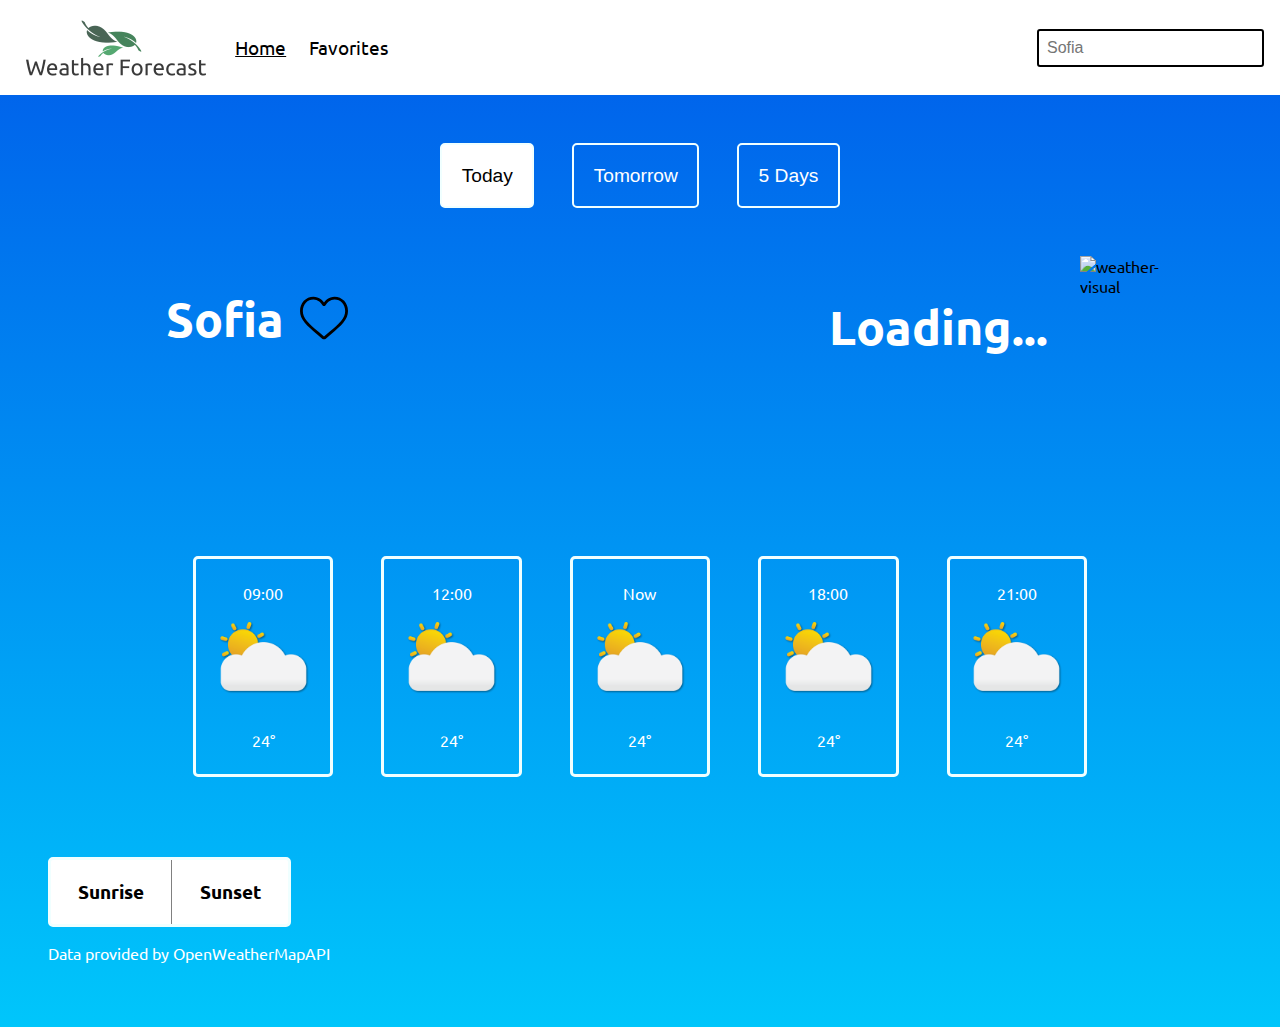
==== commit 70c75213: "Update" ====
--- a/index.html
+++ b/index.html
@@ -1,75 +1,120 @@
 <!DOCTYPE html>
 <html lang="en">
 <head>
-    <meta charset="UTF-8">
-    <title>SoftUni Blog</title>
-    <link type="text/css" rel="stylesheet" href="styles/style.css">
-    <script src="scripts/jquery-3.3.1.js"></script>
-    <script src="scripts/bootstrap.js"></script>
+    <link rel="preconnect" href="https://fonts.gstatic.com">
+    <link href="https://fonts.googleapis.com/css2?family=Ubuntu:wght@400;700&display=swap" rel="stylesheet">
+    <script src="https://ajax.googleapis.com/ajax/libs/jquery/3.5.1/jquery.min.js"></script>
+
+    <link rel="stylesheet" href="styles.css">
+    <link rel="stylesheet" href="main.css">
+    <script src="src/main.js"></script>
+    <title>Weather</title>
 </head>
 <body>
-    <header>
-        <div class="navbar navbar-default navbar-fixed-top text-uppercase">
-            <div class="container">
-                <div class="navbar-header">
-                    <a href="index.html" class="navbar-brand">SoftUni Blog</a>
-                    <button type="button" class="navbar-toggle" data-toggle="collapse" data-target=".navbar-collapse">
-                    <span class="icon-bar"></span>
-                    <span class="icon-bar"></span>
-                    <span class="icon-bar"></span>
-                    </button>
+
+<header>
+    <div class="nav-container">
+        <div class="header-brand">
+            <img src="img/logo.png" alt="Logo"/>
+        </div>
+
+        <nav>
+            <ul class="navigation-list">
+                <li id="home-link"><a href="index.html" target="_self">Home</a></li>
+                <li id="favorites-link"><a href="favorites.html" target="_self">Favorites</a></li>
+            </ul>
+        </nav>
+    </div>
+    <div class="search-container">
+        <label>
+            <input type="search" placeholder="Sofia" class="search-bar" id="search-city-input"/>
+        </label>
+    </div>
+</header>
+<main>
+
+    <div class="error-container">
+        <p id="error">Error</p>
+    </div>
+
+    <div class="container-forecast-date-selection">
+        <button id="button-today" class="button-forecast-date-selection">Today</button>
+        <button id="button-tomorrow" class="button-forecast-date-selection">Tomorrow</button>
+        <button id="button-five-days" class="button-forecast-date-selection">5 Days</button>
+    </div>
+
+    <div class="main-content">
+        <section class="section-main-details">
+            <div class="container-forecast-location">
+                <div class="container-forecast-location-like">
+                    <h1 id="city-title">Sofia</h1>
+                    <img src="img/intertact/heart_off.svg" alt="Favorite state"
+                         id="add-remove-favourite-image"/>
                 </div>
-                <div class="navbar-collapse collapse">
-                    <ul class="nav navbar-nav navbar-right">
-                        <li><a href="register.html">Register</a></li>
-                        <li><a href="login.html">Login</a></li>
-                    </ul>
-                </div>
+                <p id="timestamp"></p>
             </div>
+        </section>
+        <section class="section-main-temperature">
+            <div class="container-temperature">
+                <h2 id="temperature-title">Loading...</h2>
+            </div>
+
+            <div class="container-temperature-visual">
+                <img src="#" alt="weather-visual" id="weather-image">
+                <p id="weather-description"></p>
+            </div>
+
+        </section>
+    </div>
+
+    <div class="container-forecast">
+        <div class="forecast-widget">
+            <p class="forecast-timestamp">09:00</p>
+            <img src="img/weather/day_partial_cloud.png" alt="forecast-visual" class="forecast-widget-image"/>
+            <p class="forecast-temperature">24&#176;</p>
         </div>
-    </header>
 
+        <div class="forecast-widget">
+            <p class="forecast-timestamp">12:00</p>
+            <img src="img/weather/day_partial_cloud.png" alt="forecast-visual" class="forecast-widget-image"/>
+            <p class="forecast-temperature">24&#176;</p>
+        </div>
 
-    <main>
-        <div class="container body-content">
-            <div class="row">
-                <div class="col-md-6">
-                    <article>
-                        <header>
-                            <h2>Sofia - the social Robot?</h2>
-                        </header>
+        <div class="forecast-widget">
+            <p class="forecast-timestamp">Now</p>
+            <img src="img/weather/day_partial_cloud.png" alt="forecast-visual" class="forecast-widget-image"/>
+            <p class="forecast-temperature">24&#176;</p>
+        </div>
 
-                        <p>
-                            Sophia is Hanson Robotics’ latest and most advanced robot to date and a cultural icon. She has become a media darling, appearing on major media outlets around the world, igniting the interest of people regardless of age, gender, and culture, even gracing the cover of one of the top fashion magazines.  Her press coverage has a potential reach of over ten billion readers in 2017.
+        <div class="forecast-widget">
+            <p class="forecast-timestamp">18:00</p>
+            <img src="img/weather/day_partial_cloud.png" alt="forecast-visual" class="forecast-widget-image"/>
+            <p class="forecast-temperature">24&#176;</p>
+        </div>
 
-                            Sophia is a highly sought-after speaker in business and showed her prowess and great potential across many industries. She has met face-to-face with key decision makers in banking, insurance, auto manufacturing, property development, media, and entertainment. In addition, she has appeared onstage as a panel member and presenter in high-level conferences, covering how robotics and artificial intelligence will become a prevalent part of people’s lives. Her reputation extends beyond business into the global social arena. She was named the world’s first United Nation Innovation Champion by United Nations Development Program (UNDP) and will have an official role in working with UNDP to promote sustainable development and safeguard human rights and equality.
+        <div class="forecast-widget">
+            <p class="forecast-timestamp">21:00</p>
+            <img src="img/weather/day_partial_cloud.png" alt="forecast-visual" class="forecast-widget-image"/>
+            <p class="forecast-temperature">24&#176;</p>
+        </div>
+    </div>
 
-                            Sophia is an evolving genius machine. Her incredible human likeness, expressiveness, and remarkable story as an awakening robot over time makes her a fascinating front-page technology story.
+    <div class="container-sunrise-sunset">
+        <div class="sunrise-sunset-content">
+            <h3 class="sunrise-sunset-title">Sunrise</h3>
+            <p id="sunrise-timestamp" class="sunrise-sunset-timestamp"></p>
+        </div>
+        <div class="vertical-line"></div>
+        <div class="sunrise-sunset-content">
+            <h3 class="sunrise-sunset-title">Sunset</h3>
+            <p id="sunset-timestamp" class="sunrise-sunset-timestamp"></p>
+        </div>
+    </div>
+    <p id="credits">Data provided by OpenWeatherMapAPI</p>
+</main>
 
-                            Sophia’s creator, Dr. David Hanson, is the founder of Hanson Robotics and a modern-day renaissance man who has built a worldwide reputation for creating robots that look and act amazingly human. After working at Disney as an “Imagineer,” Dr. Hanson aspired to create genius machines that will surpass human intelligence. Dr. Hanson believes that three distinctively human traits must be integrated into the artificial intelligence of these genius machines: Creativity, empathy, and compassion. As an extension of human intelligence, Hanson Robotics’ genius machines can evolve to solve world problems too complex for humans to solve themselves. Sophia personifies this bold and responsible goal.
-                        </p>
-
-                        <small class="author">
-                        Sofia
-                        </small>
-
-                        <footer>
-                            <div class="pull-right">
-                                <a class="btn btn-default btn-xs" href="viewpost.html">Read more &raquo;</a>
-                            </div>
-                        </footer>
-                    </article>
-                </div>
-            </div>
-        </div>
-    </main>
-
-
-    <footer>
-        <div class="container modal-footer">
-            <p>&copy; 2018 - Software University Foundation</p>
-        </div>
-    </footer>
+<footer>
+</footer>
 
 </body>
 </html>--- a/styles.css
+++ b/styles.css
@@ -0,0 +1,9 @@
+body {
+    margin: 0;
+    font-family: 'Ubuntu', sans-serif;
+}
+
+a{
+    text-decoration: none;
+    color: black;
+}--- a/main.css
+++ b/main.css
@@ -0,0 +1,316 @@
+/* HEADER */
+
+html{
+    background: linear-gradient(to top, #00c6fb 0%, #005bea 100%);
+}
+
+header {
+    display: flex;
+    justify-content: space-between;
+    padding: 1em;
+    align-items: center;
+    background: white;
+}
+
+.nav-container {
+    display: flex;
+    align-items: center;
+}
+
+.search-container {
+
+}
+
+.search-bar {
+    border: 2px solid black;
+    padding: 0.5em;
+    border-radius: 3px;
+    font-size: 1em;
+}
+
+.navigation-list {
+    font-size: 1.2em;
+    list-style: none;
+    padding: 0;
+}
+
+.navigation-list li{
+    display: inline;
+    margin-left: 1em;
+}
+
+
+#home-link{
+    text-decoration: underline;
+    color: black;
+}
+
+img {
+    display: block;
+}
+
+input {
+    display: block;
+}
+
+h1, h2 {
+    color: white;
+}
+
+.button-forecast-date-selection {
+    border-color: azure;
+    border-radius: 5px;
+    border-style: solid;
+    background: transparent;
+    color: white;
+    margin-left: 1em;
+    margin-right: 1em;
+    padding: 1em;
+    font-size: 1.2em;
+    cursor: pointer;
+}
+
+.active-button{
+    background-color: white;
+    color: black;
+}
+
+.button-forecast-date-selection:hover {
+    background-color: white;
+    color: black;
+}
+
+.container-forecast-date-selection {
+    display: flex;
+    justify-content: center;
+}
+
+main {
+    padding: 3em;
+}
+
+.main-content {
+    display: flex;
+    margin-top: 3em;
+    justify-content: space-between;
+    width: 80%;
+    margin-left: auto;
+    margin-right: auto;
+}
+
+#timestamp {
+    margin: 0;
+    opacity: 0.8;
+    color: white;
+}
+
+.section-main-details {
+    width: 70%;
+}
+
+.section-main-temperature {
+    width: 30%;
+}
+
+.section-main-temperature {
+    display: flex;
+}
+
+.container-temperature-visual {
+    margin-left: 2em;
+}
+
+#temperature-title {
+    font-size: 3em;
+    font-weight: 700;
+}
+
+#weather-image {
+    min-width: 100px;
+    width: 50%;
+}
+
+.container-forecast {
+    display: flex;
+    width: 100%;
+    justify-content: center;
+    margin-top: 10em;
+}
+
+.forecast-widget {
+    width: 10%;
+    display: flex;
+    flex-direction: column;
+    align-items: center;
+    border-color: azure;
+    border-radius: 5px;
+    border-style: solid;
+    padding: 0.5em;
+    margin-left: 1.5em;
+    margin-right: 1.5em;
+    background: transparent;
+    color: white;
+    min-width: 70px;
+}
+
+.forecast-widget-image {
+    min-width: 5%;
+    max-width: 80%;
+}
+
+#city-title {
+    font-size: 3em;
+    font-weight: 700;
+}
+
+.container-sunrise-sunset {
+    margin-top: 5em;
+    display: flex;
+    min-width: 200px;
+    max-width: 20%;
+    justify-content: space-evenly;
+    border-color: azure;
+    border-radius: 5px;
+    border-style: solid;
+    background: white;
+    color: black;
+}
+
+.vertical-line {
+    width: 1px;
+    border-left: 1px solid gray;
+    margin: 0;
+    padding: 0;
+}
+
+.divider {
+    width: 100%;
+    text-align: center;
+    margin-bottom: 10px;
+    box-shadow: 0 1em 1em -1em rgba(0, 0, 0, .25);
+}
+
+.container-forecast-location-like a{
+    display: flex;
+}
+
+#add-remove-favourite-image {
+    width: 3em;
+    margin-left: 1em;
+    align-self: center;
+    cursor: pointer;
+}
+
+.container-forecast-location-like {
+    display: flex;
+    flex-flow: row;
+    flex-direction: row;
+}
+
+#weather-description{
+    margin-top: 0;
+    margin-left: 1em;
+    padding: 0;
+    color: white;
+    opacity: 0.8;
+    text-align: start;
+}
+
+#credits{
+    color:white;
+}
+
+.error-container {
+    background: red;
+    color: white;
+    border-radius: 5px;
+    text-align: center;
+    width: 20%;
+    position: absolute;
+    bottom: 20px;
+    margin-left: auto;
+    margin-right: auto;
+    left: 0;
+    right: 0;
+    display: none;
+    border: 2px solid red;
+}
+
+.forecast-timestamp{
+    text-align: center;
+}
+
+@media (max-width: 700px) {
+    header{
+        flex-direction: column;
+    }
+
+    .nav-container{
+        flex-direction: column;
+    }
+
+    .container-forecast {
+        flex-direction: column;
+        width: 100%;
+        align-items: center;
+        margin-top: 3em;
+    }
+
+    .forecast-widget {
+        width: 50%;
+        flex-direction: row;
+        margin-bottom: 2em;
+        justify-content: space-around;
+    }
+
+    .main-content{
+        flex-direction: column;
+        width: 100%;
+        justify-content: space-around;
+    }
+
+    .section-main-details{
+        width: 100%;
+    }
+
+    .container-forecast-location-like{
+        display: flex;
+        justify-content: center;
+    }
+
+    #timestamp{
+        text-align: center;
+    }
+
+    .section-main-temperature{
+        width:100%;
+        display: flex;
+        align-items: center;
+        justify-content: center;
+    }
+
+    .container-temperature-visual{
+        width: 30%;
+    }
+
+    .forecast-widget-image{
+        min-width: 70px;
+        width:10%;
+    }
+
+    .container-sunrise-sunset{
+        margin: 0 auto;
+    }
+
+    #credits{
+        text-align: center;
+    }
+
+    .forecast-widget :nth-child(1) {order: 2}
+    .forecast-widget :nth-child(2) {order: 1}
+    .forecast-widget :nth-child(3) {order: 3}
+
+    .forecast-widget-image{
+        width:20%;
+    }
+}